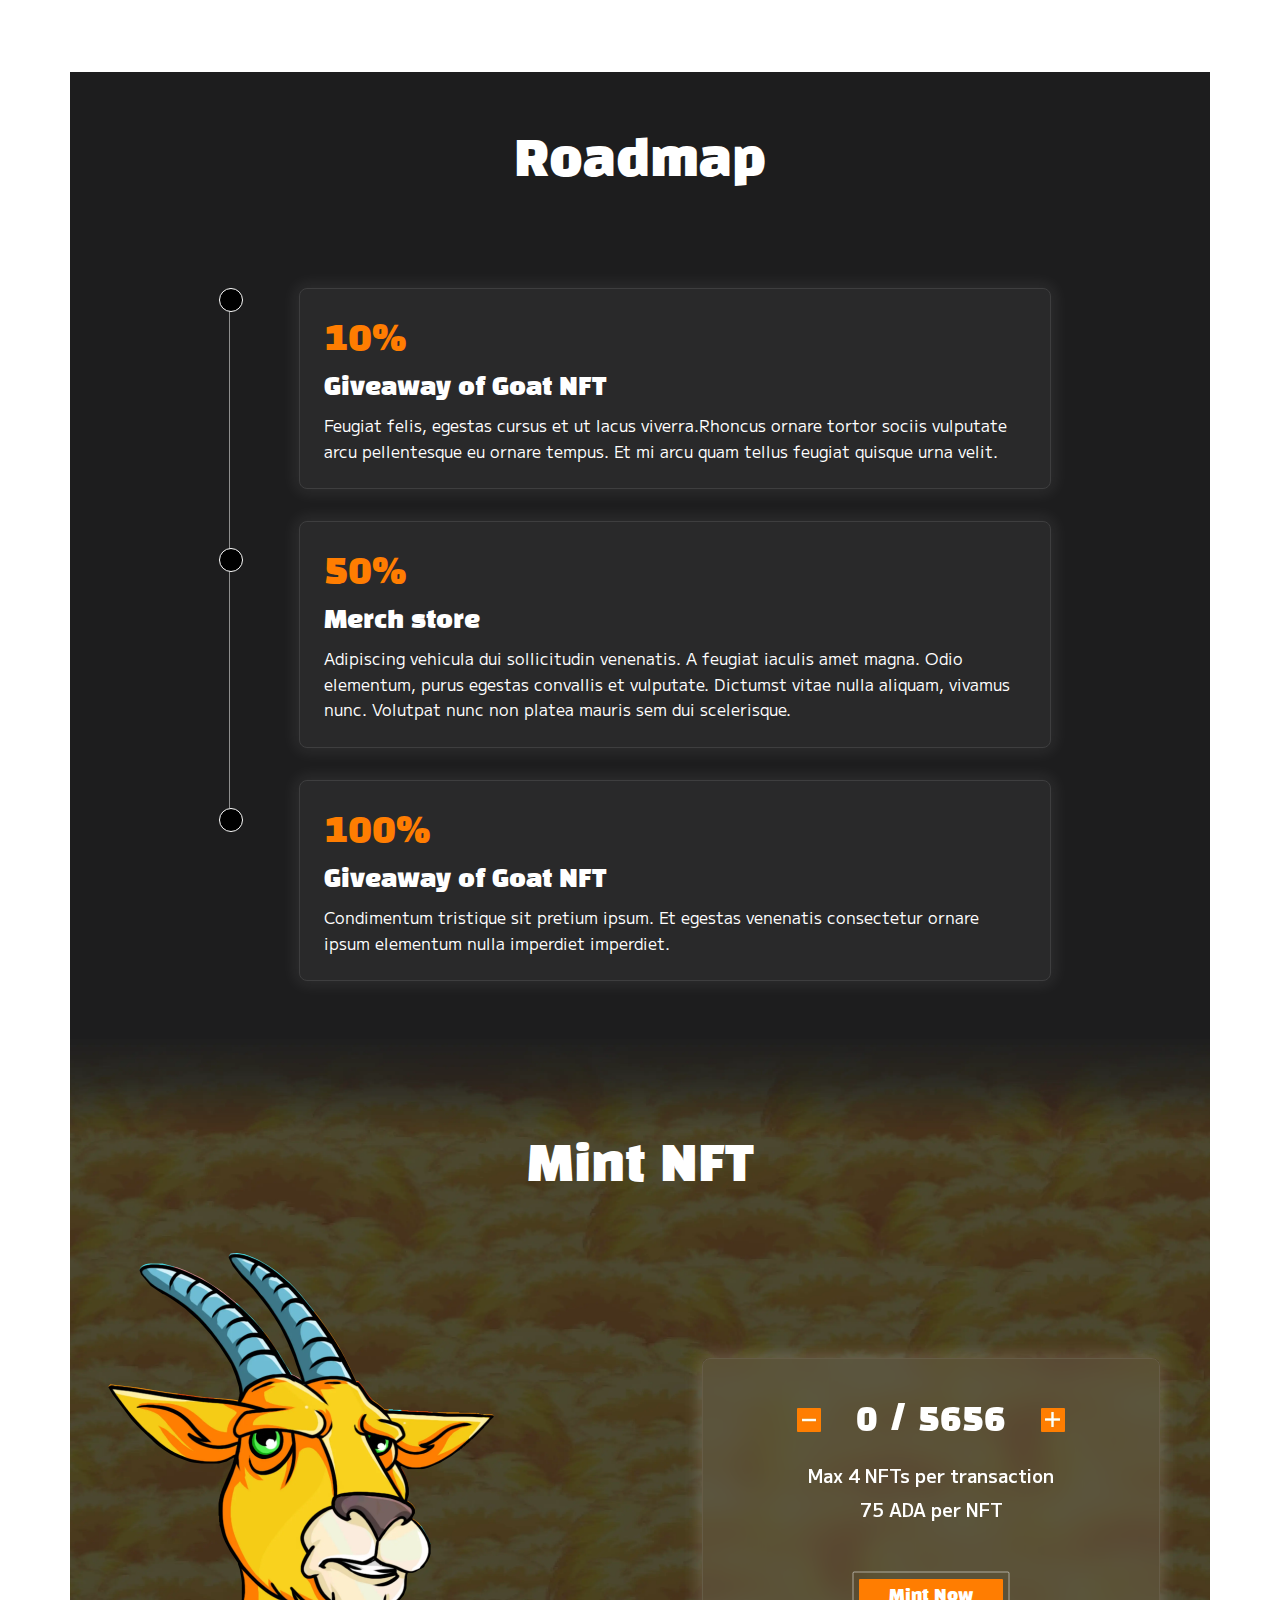
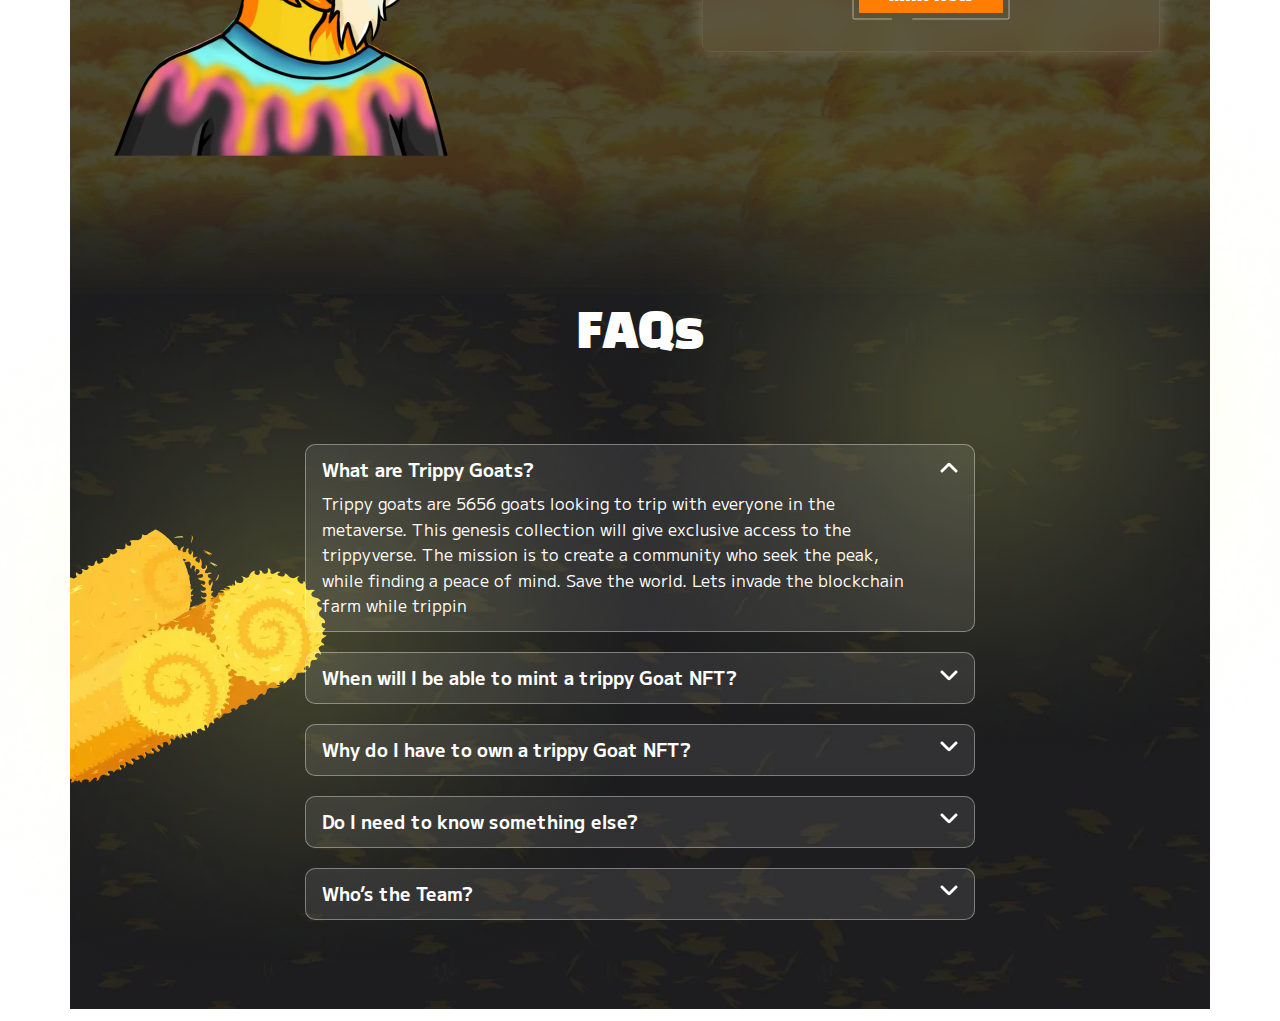
==== index2.html @ 00733c73 "merge code" ====
<!DOCTYPE html>
<html lang="en">
  <head>
    <meta charset="utf-8" />
    <meta name="viewport" content="width=device-width, initial-scale=1" />
    <title>Bootstrap demo</title>
    <link rel="stylesheet" href="./assets/css/lakshay.css" />
    <link rel="stylesheet" href="./assets/css/index.css" />
    <link rel="stylesheet" href="./assets/js/index.js" />
    <link
      href="https://cdn.jsdelivr.net/npm/bootstrap@5.3.3/dist/css/bootstrap.min.css"
      rel="stylesheet"
      integrity="sha384-QWTKZyjpPEjISv5WaRU9OFeRpok6YctnYmDr5pNlyT2bRjXh0JMhjY6hW+ALEwIH"
      crossorigin="anonymous"
    />
  </head>

  <body>
    <!----------------------------------------------------- Faq Section ---------------------------------------------------->
    <section class="bg_color">
      <div class="custome_container">
        <div class="pt-2 text-center">
          <h2
            class="text-white fs_2xl mb-0 lh_125 ff_black_han_sans fw-normal pt-1"
          >
            FAQs
          </h2>
        </div>
      
          <!------------------------------------------- Roadmap -------------------------------------------------------------->
          <section class="bg_black roadmap_sec_p">
            <div class="custom_container">
              <h2
                class="ff_black_han_sans text-center lh_125 fs_2xl text-white mb-0 md-sm-4 mb-lg-5"
              >
                Roadmap
              </h2>
              <div
                class="pt-md-5 pt-4 d-flex align-items-center justify-content-center"
              >
                <div class="d-flex position-relative">
                  <div class="timeline">
                    <div class="timeline_dot position-absolute dot1"></div>
                    <div class="timeline_dot position-absolute dot2"></div>
                    <div class="timeline_dot position-absolute dot3"></div>
                  </div>

                  <div class="flex flex-column">
                    <!-------------------------------- Percentage card {10%} ---------------------------------------->
                    <div class="percentage_card">
                      <h3
                        class="ff_black_han_sans fs_xl mb-0 text_orange lh_125"
                      >
                        10%
                      </h3>
                      <p
                        class="ff_black_han_sans fs_sm mb-0 text-white lh_125 pt_10"
                      >
                        Giveaway of Goat NFT
                      </p>
                      <p
                        class="text-white lh_160 ff_mplus mb-0 fw-normal pt_10"
                      >
                        Feugiat felis, egestas cursus et ut lacus
                        viverra.Rhoncus ornare tortor sociis vulputate arcu
                        pellentesque eu ornare tempus. Et mi arcu quam tellus
                        feugiat quisque urna velit.
                      </p>
                    </div>
                    <!-------------------------------- Percentage card {50%} ---------------------------------------->
                    <div class="percentage_card mt_8">
                      <h3
                        class="ff_black_han_sans fs_xl mb-0 text_orange lh_125"
                      >
                        50%
                      </h3>
                      <p
                        class="ff_black_han_sans fs_sm mb-0 text-white lh_125 pt_10"
                      >
                        Merch store
                      </p>
                      <p
                        class="text-white lh_160 ff_mplus mb-0 fw-normal pt_10"
                      >
                        Adipiscing vehicula dui sollicitudin venenatis. A
                        feugiat iaculis amet magna. Odio elementum, purus
                        egestas convallis et vulputate. Dictumst vitae nulla
                        aliquam, vivamus nunc. Volutpat nunc non platea mauris
                        sem dui scelerisque.
                      </p>
                    </div>
                    <!-------------------------------- Percentage card {100%} ---------------------------------------->
                    <div class="percentage_card mt_8">
                      <h3
                        class="ff_black_han_sans fs_xl mb-0 text_orange lh_125"
                      >
                        100%
                      </h3>
                      <p
                        class="ff_black_han_sans fs_sm mb-0 text-white lh_125 pt_10"
                      >
                        Giveaway of Goat NFT
                      </p>
                      <p
                        class="text-white lh_160 ff_mplus mb-0 fw-normal pt_10"
                      >
                        Condimentum tristique sit pretium ipsum. Et egestas
                        venenatis consectetur ornare ipsum elementum nulla
                        imperdiet imperdiet.
                      </p>
                    </div>
                  </div>
                </div>
              </div>
            </div>
          </section>

          <!------------------------------------------------- Mint NFT Section---------------------------------------------------->
          <section class="position-relative -mt_1">
            <div class="nft_bg mint_now_section">
              <div class="custom_container position-relative z-3">
                <h2
                  class="ff_black_han_sans fs_2xl mb-0 pb-md-2 text-white text-center fw-normal lh_125"
                >
                  Mint NFT
                </h2>
                <div
                  class="row gap-3 gap-sm-4 gap-md-0 justify-content-between align-items-center mt-3 mt-sm-4 mt-md-5"
                >
                  <!---------------- img ----------------->
                  <div
                    class="col-md-5 d-flex align-items-center justify-content-center"
                  >
                    <img
                      class="nft_goat_img w-100"
                      src="./assets/images/webp/NftGoat.webp"
                      alt="NftGoat"
                    />
                  </div>
                  <!----------------------------- counter box ---------------------------->
                  <div
                    class="col-md-6 d-flex align-items-center justify-content-center"
                  >
                    <div class="counterbox w-100">
                      <!----------------------- counter  -------------------------------->
                      <div
                        class="counter d-flex align-items-center justify-content-center counter_gap mb-3"
                      >
                        <img
                          class="counterbtn"
                          src="./assets/images/webp/DecrementBtn.webp"
                          alt="DecrementBtn"
                        />

                        <span
                          id="count"
                          class="text-white ff_black_han_sans fs_lg lh_125 fw-normal"
                          >0 / 5656</span
                        >

                        <img
                          class="counterbtn"
                          id="incrementBtn"
                          src="./assets/images/webp/IncrementBtn.webp"
                          alt="IncrementBtn"
                        />
                      </div>

                      <p
                        class="text-white fs_2xsm ff_mplus lh_144 mb-2 text-center fw-semibold pt-1"
                      >
                        Max 4 NFTs per transaction
                      </p>
                      <p
                        class="text-white fs_2xsm ff_mplus lh_144 pb-5 mb-0 text-center fw-semibold"
                      >
                        75 ADA per NFT
                      </p>

                      <div
                        class="d-flex align-items-center justify-content-center position-relative mt-2"
                      >
                        <img
                          class="position-absolute"
                          src="./assets/images/svg/MintNowBorder.svg"
                          alt="MintNowBorder"
                        />
                        <button
                          class="ff_black_han_sans fs_3xsm lh_150 mint_now_btn text-white z-3"
                        >
                          Mint Now
                        </button>
                      </div>
                    </div>
                  </div>
                </div>
              </div>
            </div>
          </section>

          <!----------------------------------------------------- Faq Section ---------------------------------------------------->
          <section class="faq_bg -mt_1">
            <div class="max_width position-relative">
              <img
                class="position-absolute faq_right_ellipse"
                src="./assets/images/webp/FaqRightEllipse.webp"
                alt="FaqLeftEllipse"
              />
              <img
                class="position-absolute faq_left_vector"
                src="./assets/images/webp/FaqRightVector.webp"
                alt="FaqRightVector"
              />
              <img
                class="position-absolute faq_left_ellipse"
                src="./assets/images/webp/FaqLeftEllipse.webp"
                alt="FaqLeftEllipse"
              />

              <div class="custome_container position-relative z-3">
                <div class="pt-2 text-center">
                  <h2
                    class="text-white fs_2xl mb-0 lh_125 ff_black_han_sans fw-normal pt-1"
                  >
                    FAQs
                  </h2>
                </div>

                <div class="mx-auto accordion_width accordion_padding">
                  <div class="mb-0">
                    <button
                      class="accordion active btn1 d-flex justify-content-between"
                    >
                      <span class="ff_mplus fs_2xsm lh_144 fw-bold"
                        >What are Trippy Goats?</span
                      >
                      <span
                        ><img
                          class="accordion_arrow"
                          src="./assets/images/png/AccordionArrow.png"
                          alt="AccordionArrow"
                      /></span>
                    </button>
                    <div class="panel">
                      <p class="ff_mplus fs_3xsm fw-normal lh_160 mb-1 pb-2">
                        Trippy goats are 5656 goats looking to trip with
                        everyone in the metaverse. This genesis collection will
                        give exclusive access to the trippyverse. The mission is
                        to create a community who seek the peak, while finding a
                        peace of mind. Save the world. Lets invade the
                        blockchain farm while trippin
                      </p>
                    </div>
                  </div>

                  <div class="mt-3 pt-1">
                    <button
                      class="accordion d-flex justify-content-between btn1"
                    >
                      <span class="ff_mplus fs_2xsm lh_144 fw-bold"
                        >When will I be able to mint a trippy Goat NFT?</span
                      >
                      <span
                        ><img
                          class="accordion_arrow"
                          src="./assets/images/png/AccordionArrow.png"
                          alt="AccordionArrow"
                      /></span>
                    </button>
                    <div class="panel">
                      <p class="ff_mplus fs_3xsm fw-normal lh_160 mb-1 pb-2">
                        Trippy goats are 5656 goats looking to trip with
                        everyone in the metaverse. This genesis collection will
                        give exclusive access to the trippyverse. The mission is
                        to create a community who seek the peak, while finding a
                        peace of mind. Save the world. Lets invade the
                        blockchain farm while trippin
                      </p>
                    </div>
                  </div>

                  <div class="mt-3 pt-1">
                    <button
                      class="accordion d-flex justify-content-between btn1"
                    >
                      <span class="ff_mplus fs_2xsm lh_144 fw-bold"
                        >Why do I have to own a trippy Goat NFT?</span
                      >
                      <span
                        ><img
                          class="accordion_arrow"
                          src="./assets/images/png/AccordionArrow.png"
                          alt="AccordionArrow"
                      /></span>
                    </button>
                    <div class="panel">
                      <p class="ff_mplus fs_3xsm fw-normal lh_160 mb-1 pb-2">
                        Trippy goats are 5656 goats looking to trip with
                        everyone in the metaverse. This genesis collection will
                        give exclusive access to the trippyverse. The mission is
                        to create a community who seek the peak, while finding a
                        peace of mind. Save the world. Lets invade the
                        blockchain farm while trippin
                      </p>
                    </div>
                  </div>

                  <div class="mt-3 pt-1">
                    <button
                      class="accordion d-flex justify-content-between btn1"
                    >
                      <span class="ff_mplus fs_2xsm lh_144 fw-bold"
                        >Do I need to know something else?</span
                      >
                      <span
                        ><img
                          class="accordion_arrow"
                          src="./assets/images/png/AccordionArrow.png"
                          alt="AccordionArrow"
                      /></span>
                    </button>
                    <div class="panel">
                      <p class="ff_mplus fs_3xsm fw-normal lh_160 mb-1 pb-2">
                        Trippy goats are 5656 goats looking to trip with
                        everyone in the metaverse. This genesis collection will
                        give exclusive access to the trippyverse. The mission is
                        to create a community who seek the peak, while finding a
                        peace of mind. Save the world. Lets invade the
                        blockchain farm while trippin
                      </p>
                    </div>
                  </div>

                  <div class="mt-3 pt-1">
                    <button
                      class="accordion d-flex justify-content-between btn1"
                    >
                      <span class="ff_mplus fs_2xsm lh_144 fw-bold"
                        >Who’s the Team?</span
                      >
                      <span
                        ><img
                          class="accordion_arrow"
                          src="./assets/images/png/AccordionArrow.png"
                          alt="AccordionArrow"
                      /></span>
                    </button>
                    <div class="panel">
                      <p class="ff_mplus fs_3xsm fw-normal lh_160 mb-1 pb-2">
                        Trippy goats are 5656 goats looking to trip with
                        everyone in the metaverse. This genesis collection will
                        give exclusive access to the trippyverse. The mission is
                        to create a community who seek the peak, while finding a
                        peace of mind. Save the world. Lets invade the
                        blockchain farm while trippin
                      </p>
                    </div>
                  </div>
                </div>
              </div>
            </div>
          </section>
        </div>
      </div>
    </section>
    <script
      src="https://cdn.jsdelivr.net/npm/bootstrap@5.3.3/dist/js/bootstrap.bundle.min.js"
      integrity="sha384-YvpcrYf0tY3lHB60NNkmXc5s9fDVZLESaAA55NDzOxhy9GkcIdslK1eN7N6jIeHz"
      crossorigin="anonymous"
    ></script>
    <script src="./assets/js/index.js"></script>
  </body>
</html>
---- assets/css/lakshay.css ----
@import url("https://fonts.googleapis.com/css2?family=Black+Han+Sans&family=Jost:ital,wght@0,100..900;1,100..900&family=Kanit:ital,wght@0,100;0,200;0,300;0,400;0,500;0,600;0,700;0,800;0,900;1,100;1,200;1,300;1,400;1,500;1,600;1,700;1,800;1,900&family=M+PLUS+1:wght@100..900&display=swap");

.max_width {
  max-width: 1440px;
  margin: 0px auto;
}

.-mt_1 {
  margin-top: -2px;
}

.bg_black {
  background-color: #1d1d1e;
}

.text_orange {
  color: #ff7d01;
}

.pt_10 {
  padding-top: 10px;
}

.mt_8 {
  margin-top: 32px;
}

/*------------------------------------------------ roadmap -------------------------------------------------*/
.roadmap_sec_p {
  padding: 60px 0px;
}

.min_h_652px {
  min-height: 800px;
}

.percentage_card {
  max-width: 752px;
  border-radius: 8px;
  border: 1px solid #3e3e3f;
  padding: 24px;
  background-color: #29292a;
  box-shadow: 0px 0px 16px 4px #ffffff14;
  margin-left: 70px;
}

.timeline {
  position: absolute;
  width: 1px;
  height: 75%;
  background-color: #8e8e8e;
}

.timeline_dot {
  background: #000;
  border: 1px solid white;
  width: 24px;
  height: 24px;
  border-radius: 50%;
  margin-left: -10px;
}

.dot1 {
  top: 0;
  left: 0;
}

.dot2 {
  top: 50%;
  left: 0;
}

.dot3 {
  top: 100%;
  left: 0;
}

/*-------------------------------------------------- mint now section ----------------------------------------*/
.nft_bg {
  background: url(../images/webp/NftBg.webp);
  background-repeat: no-repeat;
  background-size: cover;
  background-position: center;
}

.nft_goat_img {
  max-width: 386px;
  max-height: 503px;
}

.mint_now_section {
  padding: 98px 0px 138px;
}

/*------------------------------------------- line height -------------------------------------------------*/
.lh_144 {
  line-height: 144% !important;
}

.lh_150 {
  line-height: 150% !important;
}

.lh_125 {
  line-height: 125% !important;
}

.lh_160 {
  line-height: 160%;
}

/*------------------------------------------ counterbox css -------------------------------------------------------*/
.counterbox {
  border: 1px solid #665c47;
  backdrop-filter: blur(15px);
  background-color: #ffffff18;
  max-width: 458px;
  min-height: 294px;
  border-radius: 8px;
  padding: 39px 0px 30px;
  box-shadow: 0px 0px 16px 4px #ffffff2c;
}

.counter {
  font-size: 3rem;
}

.counterbtn {
  width: 24px;
  cursor: pointer;
}

.counter_gap {
  gap: 35px;
}

.mint_now_btn {
  background-color: #ff7d01;
  border: none;
  padding: 5.24px 0px;
  width: 144px;
  border-radius: 1.05px;
  transition: all 300ms linear;
}

.mint_now_btn:hover {
  background-color: #000;
}

/*------------------------------------------------------------ faq bg -----------------------------------------------------*/
.faq_bg {
  background: url(/assets/images/webp/FaqBg.webp);
  background-repeat: no-repeat;
  background-size: cover;
  background-position: center;
  background-color: transparent;
}

.faq_right_ellipse {
  max-width: 800px;
  right: -15%;
  top: -40%;
}

.faq_left_ellipse {
  max-width: 800px;
  left: -15%;
  top: -10%;
}

.faq_left_vector {
  max-width: 327px !important;
  left: 0%;
  top: 25%;
}

/*-------------------------------------------------------- accordion css ---------------------------------------------------*/
.accordion_width {
  max-width: 670px;
}

.accordion_padding {
  padding-top: 80px;
  padding-bottom: 89px;
}

.accordion {
  border-radius: 10px 10px 10px 10px;
  border: 1px solid #ffffff5f;
  color: #fff;
  background-color: transparent;
  cursor: pointer;
  padding: 12px 16px 8px 16px;
  max-width: 670px;
  width: 100%;
  text-align: left;
  outline: none;
  transition: 0.3s;
}

.btn1 {
  background-color: #ffffff17;
  padding-bottom: 12px;
}

.active,
.accordion.active-bottom {
  background-color: #ffffff17;
  border-radius: 10px 10px 0 0;
  border-bottom: none !important;
  padding-bottom: 8px;
}

.panel {
  border-top: none !important;
  border-top: none !important;
  border-radius: 0 0 10px 10px;
  padding: 0 52px 0px 16px;
  overflow: hidden;
  background-color: #ffffff17;
  color: white;
  max-height: 0;
  transition: all 300ms linear;
}

.active + .panel {
  border: 1px solid #ffffff5f;
  max-height: 700px;
  width: 100%;
}

.accordion_arrow {
  transform: rotate(180deg) !important;
  transition: all 300ms linear;
}

.active .accordion_arrow {
  margin-top: -10px;
  transform: rotate(0deg) !important;
}

/*---------------------------------------------- media queries -----------------------------------------------------*/
@media (max-width: 1199.98px) {
  .mint_now_section {
    padding: 80px 0px;
  }

  .faq_left_vector {
    max-width: 180px !important;
    left: 0%;
    top: 20%;
  }
}

@media (max-width: 1023.98px) {
  .mint_now_section {
    padding: 80px 0px;
  }
}

@media (max-width: 991.98px) {
  .mint_now_section {
    padding: 70px 0px;
  }

  .accordion_padding {
    padding: 60px 0;
  }

  .faq_left_vector {
    max-width: 150px !important;
    left: 0%;
    top: -2%;
  }
}

@media (max-width: 767.98px) {
  .mint_now_section {
    padding: 60px 0px;
  }

  .accordion_padding {
    padding: 40px 0px;
  }

  .faq_left_ellipse {
    max-width: 600px;
  }

  .faq_left_vector {
    max-width: 120px !important;
    left: 0%;
    top: -2%;
  }

  .percentage_card {
    margin-left: 48px;
  }
}

@media (max-width: 575.98px) {
  .mint_now_section {
    padding: 48px 0px;
  }

  .panel {
    padding: 0 16px 0px 16px;
  }

  .accordion_padding {
    padding: 24px 0px;
  }

  .nft_goat_img {
    max-width: 300px;
    max-height: 503px;
  }

  .faq_left_ellipse {
    max-width: 400px;
  }

  .faq_left_vector {
    display: none;
  }

  .faq_right_ellipse {
    max-width: 400px;
    right: 0%;
    top: 20%;
  }

  .percentage_card {
    margin-left: 24px;
  }
}
---- assets/css/index.css ----
:root {
  --fs-3xl: 64px;
  --fs-2xl: 48px;
  --fs-xl: 40px;
  --fs-lg: 36px;
  --fs-md: 34px;
  --fs-sm: 24px;
  --fs-xsm: 20px;
  --fs-2xsm: 18px;
  --fs-3xsm: 16px;
  --fs-4xsm: 10px;
}

.fs_3xl {
  font-size: var(--fs-3xl);
}

.fs-xsm {
  font-size: var(--fs-xsm);
}

.fs_2xl {
  font-size: var(--fs-2xl);
}

.fs_xl {
  font-size: var(--fs-xl);
}

.fs_lg {
  font-size: var(--fs-lg);
}

.fs_md {
  font-size: var(--fs-md);
}

.fs_sm {
  font-size: var(--fs-sm);
}

.fs_2xsm {
  font-size: var(--fs-2xsm);
}

.fs_3xsm {
  font-size: var(--fs-3xsm);
}

.fs_4xsm {
  font-size: var(--fs-4xsm);
}

/* --------------------font families---------- */
.ff_mplus {
  font-family: "M PLUS 1", sans-serif;
}

.ff_black_han_sans {
  font-family: "Black Han Sans";
}

/* --------------------container----------------- */
.custome_container {
  max-width: 1164px;
  margin: 0px auto 0px auto;
  padding: 0px 12px 0px 12px;
}
@media (max-width: 576px) {
  :root {
    --fs-3xl: 44px;
    --fs-2xl: 38px;
    --fs-xl: 40px;
    --fs-lg: 30px;
    --fs-md: 34px;
    --fs-sm: 24px;
    --fs-xsm: 20px;
    --fs-2xsm: 16px;
    --fs-3xsm: 14px;
    --fs-4xsm: 10px;
  }
}
@media (max-width: 768.98px) {
  :root {
    --fs-3xl: 40px;
    --fs-2xl: 34px;
    --fs-xl: 36px;
    --fs-lg: 26px;
    --fs-md: 30px;
    --fs-sm: 22px;
    --fs-xsm: 18px;
    
  }
}
@media (max-width: 992px) {
  :root {
    --fs-3xl: 44px;
    --fs-2xl: 38px;
    --fs-xl: 40px;
    --fs-lg: 30px;
    --fs-md: 34px;
    --fs-sm: 24px;
    --fs-xsm: 20px;
    --fs-2xsm: 16px;
    --fs-3xsm: 14px;
    --fs-4xsm: 10px;
  }
}
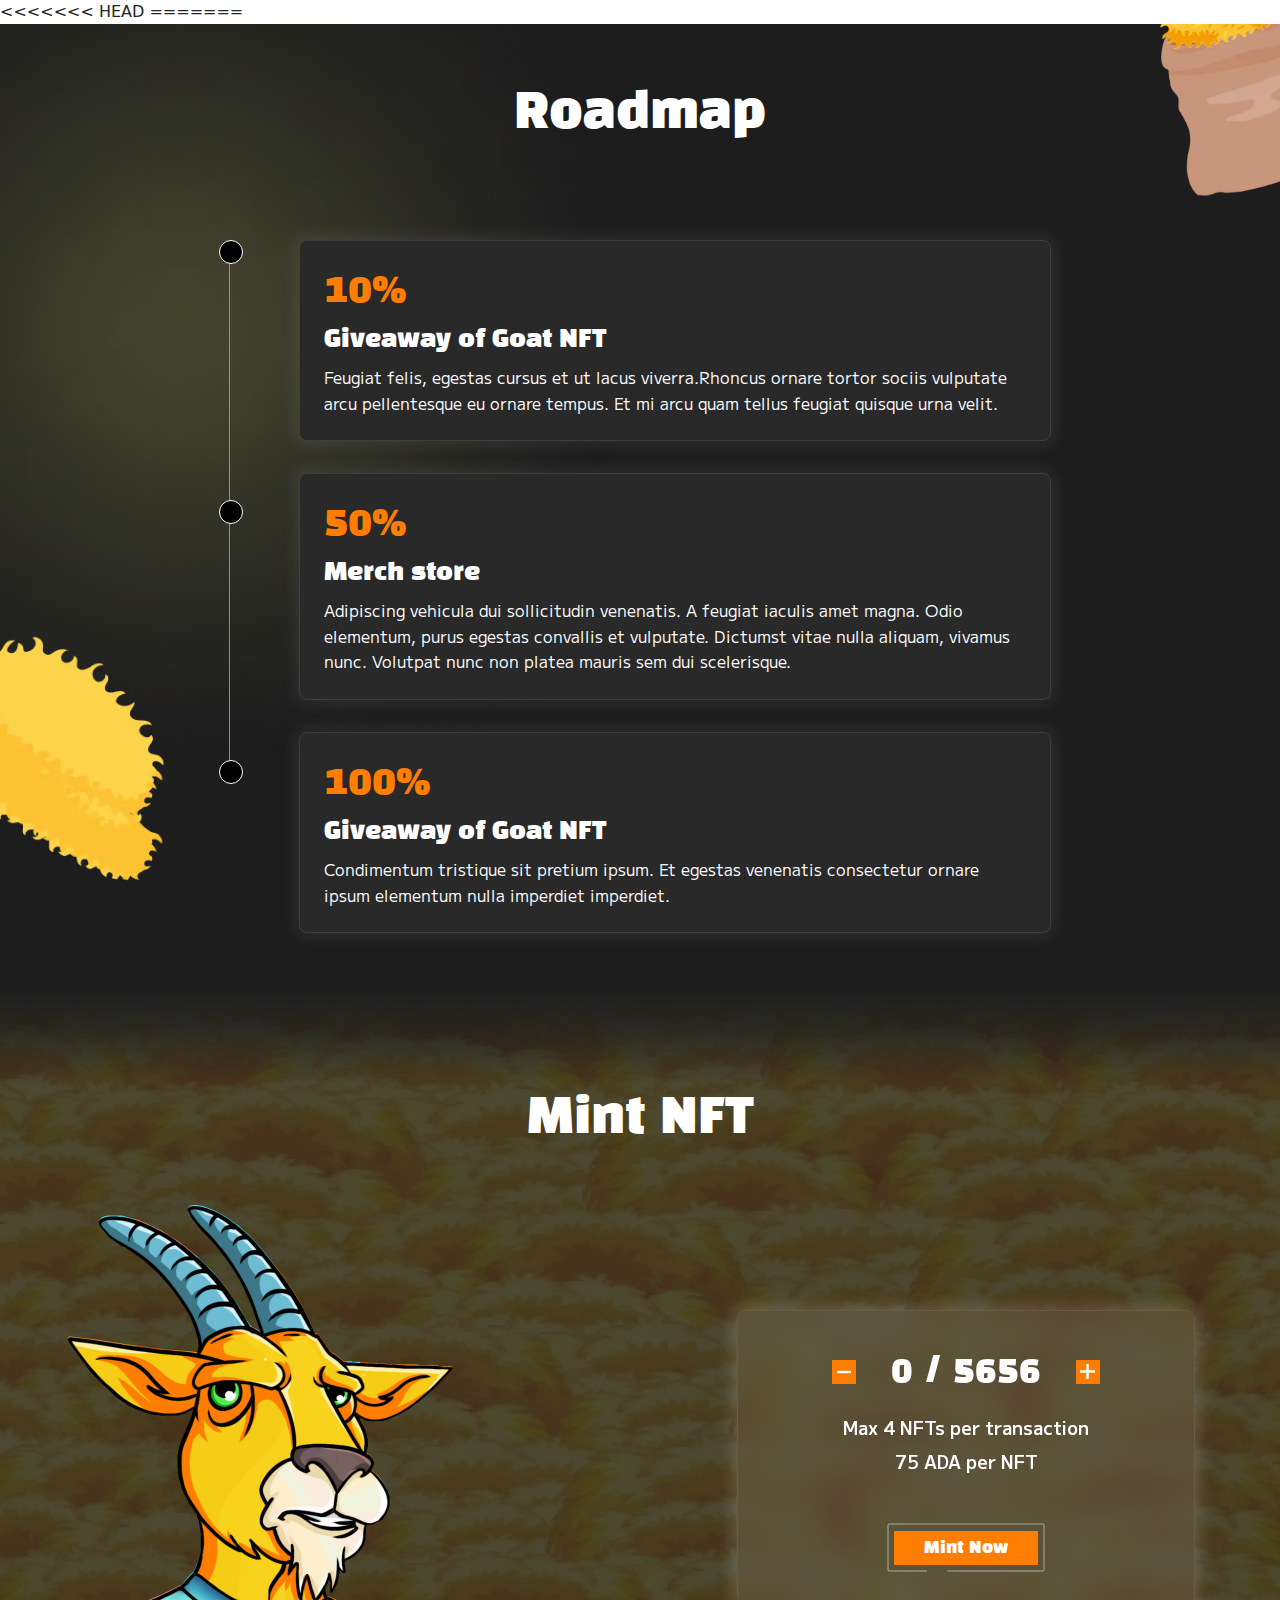
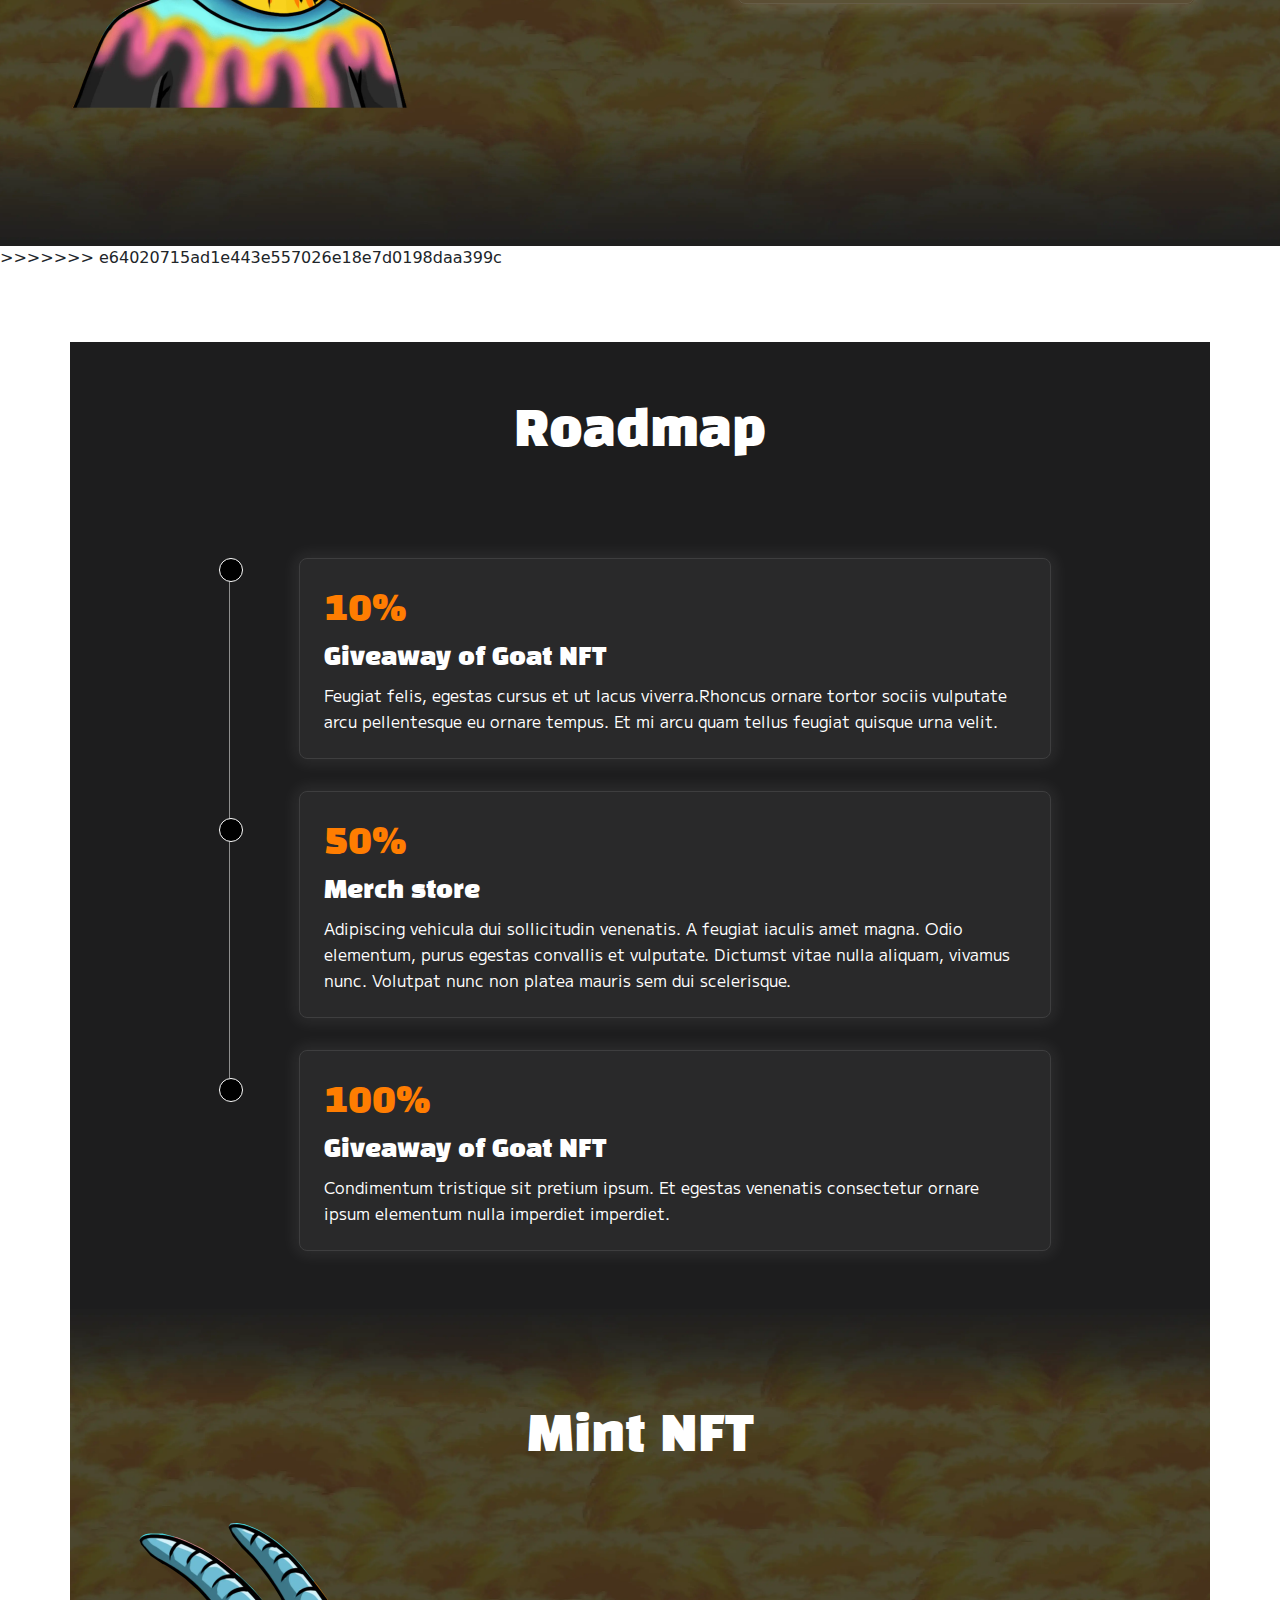
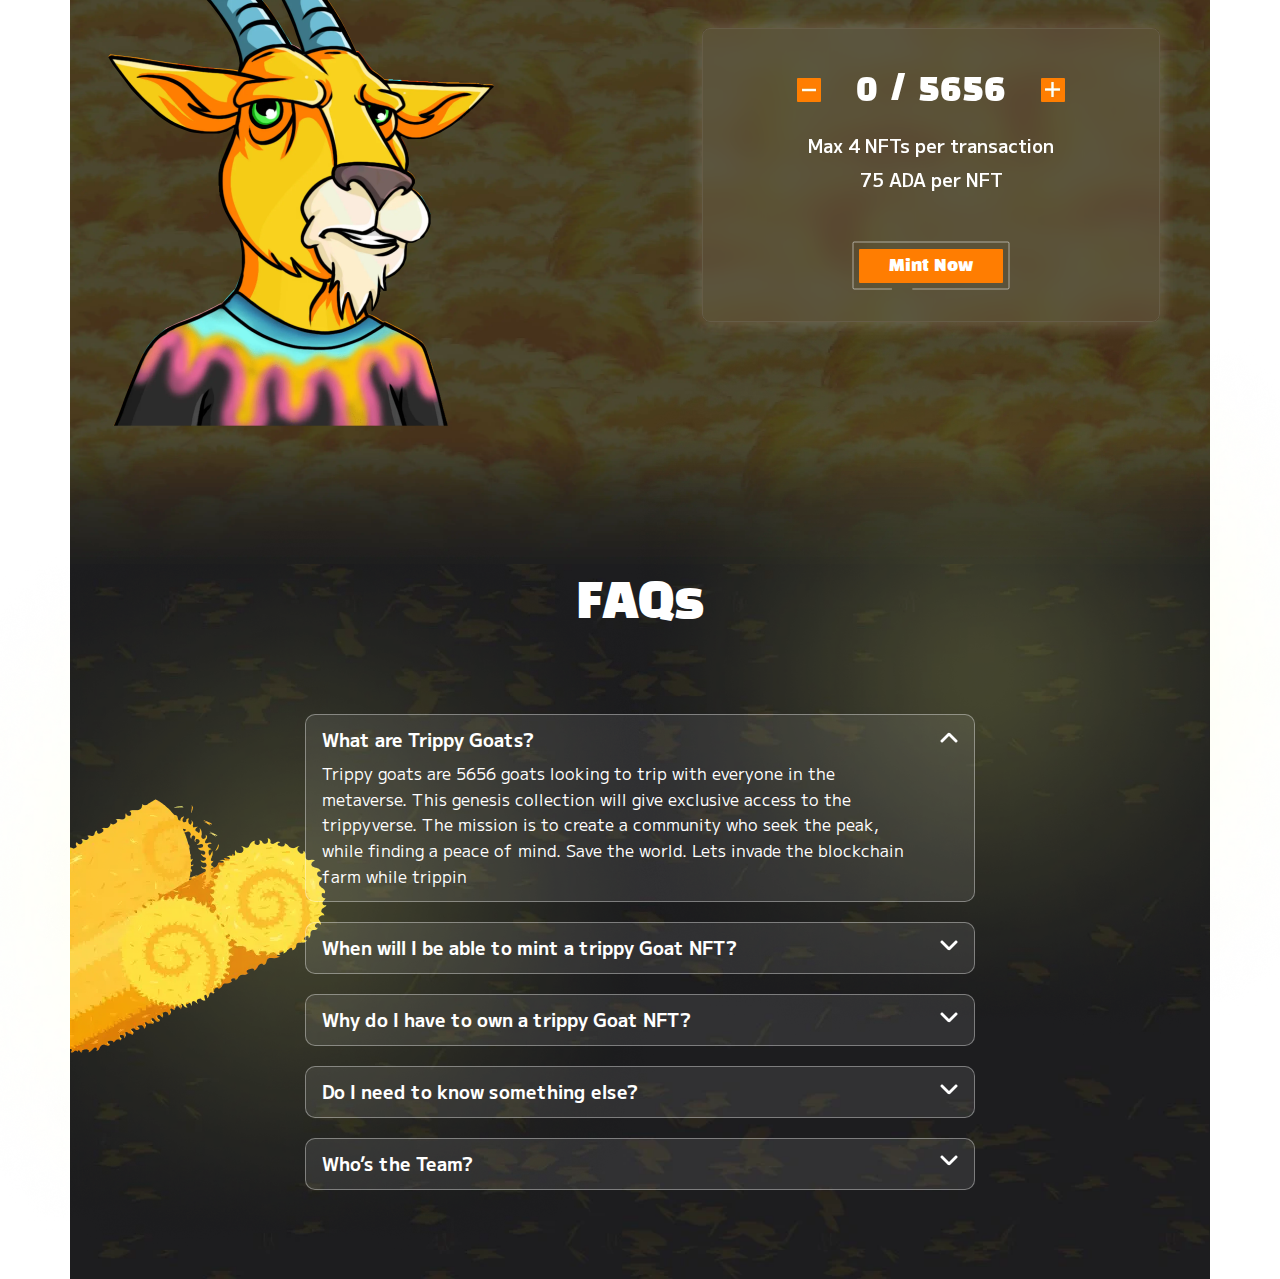
==== commit e460ef7f: "merge code" ====
--- a/index2.html
+++ b/index2.html
@@ -15,7 +15,120 @@
     />
   </head>
 
+<<<<<<< HEAD
   <body>
+=======
+<head>
+  <meta charset="utf-8">
+  <meta name="viewport" content="width=device-width, initial-scale=1">
+  <title>Bootstrap demo</title>
+  <link rel="stylesheet" href="./assets/css/lakshay.css">
+  <link rel="stylesheet" href="./assets/css/index.css">
+  <link rel="stylesheet" href="./assets/js/index.js">
+  <link href="https://cdn.jsdelivr.net/npm/bootstrap@5.3.3/dist/css/bootstrap.min.css" rel="stylesheet"
+    integrity="sha384-QWTKZyjpPEjISv5WaRU9OFeRpok6YctnYmDr5pNlyT2bRjXh0JMhjY6hW+ALEwIH" crossorigin="anonymous">
+</head>
+
+<body>
+  <div class="overflow-hidden">
+
+    <!------------------------------------------- Roadmap -------------------------------------------------------------->
+    <Section class="bg_black roadmap_sec_p position-relative">
+
+      <img class="roadmap_right_ellipse position-absolute" src="./assets/images/webp/RoadmapRightEllipse.webp"
+        alt="RoadmapRightEllipse">
+      <img class="roadmap_right_vector position-absolute" src="./assets/images/webp/RoadmapRightVector.webp"
+        alt="RoadmapRightEllipse">
+      <img class="roadmap_left_vector position-absolute" src="./assets/images/webp/RoadmapLeftVector.webp"
+        alt="RoadmapRightEllipse">
+
+      <div class="custom_container">
+        <h2 class="ff_black_han_sans text-center lh_125 fs_2xl text-white mb-0 md-sm-4 mb-lg-5">Roadmap</h2>
+        <div class="pt-md-5 pt-4 d-flex align-items-center justify-content-center">
+          <div class="d-flex position-relative">
+            <div class="timeline">
+              <div class="timeline_dot position-absolute dot1"></div>
+              <div class="timeline_dot position-absolute dot2"></div>
+              <div class="timeline_dot position-absolute dot3"></div>
+            </div>
+
+            <div class="flex flex-column">
+              <!-------------------------------- Percentage card {10%} ---------------------------------------->
+              <div class="percentage_card">
+                <h3 class="ff_black_han_sans fs_xl mb-0 text_orange lh_125">10%</h3>
+                <p class="ff_black_han_sans fs_sm mb-0 text-white lh_125 pt_10">Giveaway of Goat NFT</p>
+                <p class="text-white lh_160 ff_mplus mb-0 fw-normal pt_10 pe-1">Feugiat felis, egestas cursus et ut
+                  lacus
+                  viverra.Rhoncus ornare tortor sociis vulputate arcu pellentesque eu ornare tempus. Et mi arcu quam
+                  tellus feugiat quisque urna velit.</p>
+              </div>
+              <!-------------------------------- Percentage card {50%} ---------------------------------------->
+              <div class="percentage_card mt_8">
+                <h3 class="ff_black_han_sans fs_xl mb-0 text_orange lh_125">50%</h3>
+                <p class="ff_black_han_sans fs_sm mb-0 text-white lh_125 pt_10">Merch store</p>
+                <p class="text-white lh_160 ff_mplus mb-0 fw-normal pt_10">Adipiscing vehicula dui sollicitudin
+                  venenatis. A feugiat iaculis amet magna. Odio elementum, purus egestas convallis et vulputate.
+                  Dictumst vitae nulla aliquam, vivamus nunc. Volutpat nunc non platea mauris sem dui scelerisque.</p>
+              </div>
+              <!-------------------------------- Percentage card {100%} ---------------------------------------->
+              <div class="percentage_card mt_8">
+                <h3 class="ff_black_han_sans fs_xl mb-0 text_orange lh_125">100%</h3>
+                <p class="ff_black_han_sans fs_sm mb-0 text-white lh_125 pt_10">Giveaway of Goat NFT</p>
+                <p class="text-white lh_160 ff_mplus mb-0 fw-normal pt_10">Condimentum tristique sit pretium ipsum. Et
+                  egestas venenatis consectetur ornare ipsum elementum nulla imperdiet imperdiet.</p>
+              </div>
+            </div>
+          </div>
+        </div>
+      </div>
+
+    </Section>
+
+    <!------------------------------------------------- Mint NFT Section---------------------------------------------------->
+    <section class="position-relative -mt_1">
+      <div class="nft_bg mint_now_section">
+        <div class="custom_container position-relative z-3">
+          <h2 class="ff_black_han_sans fs_2xl mb-0 pb-md-2 text-white text-center fw-normal lh_125">Mint NFT</h2>
+          <div class="row gap-3 gap-sm-4 gap-md-0 justify-content-between align-items-center mt-3 mt-sm-4 mt-md-5">
+            <!---------------- img ----------------->
+            <div class="col-md-5 d-flex align-items-center justify-content-center">
+              <img class="nft_goat_img w-100" src="./assets/images/webp/NftGoat.webp" alt="NftGoat">
+            </div>
+            <!----------------------------- counter box ---------------------------->
+            <div class="col-md-6 d-flex align-items-center justify-content-center">
+              <div class="counterbox w-100">
+                <!----------------------- counter  -------------------------------->
+                <div class="counter d-flex align-items-center justify-content-center counter_gap mb-3">
+
+                  <img class="counterbtn" id="decrementBtn" src="./assets/images/webp/DecrementBtn.webp"
+                    alt="DecrementBtn">
+
+                  <span id="count" class="text-white ff_black_han_sans fs_lg lh_125 fw-normal">0 / 5656</span>
+
+                  <img class="counterbtn" id="incrementBtn" src="./assets/images/webp/IncrementBtn.webp"
+                    alt="IncrementBtn">
+
+                </div>
+
+                <p class="text-white fs_2xsm ff_mplus lh_144 mb-2 text-center fw-semibold pt-1">Max 4 NFTs per
+                  transaction
+                </p>
+                <p class="text-white fs_2xsm ff_mplus lh_144 pb-5 mb-0 text-center fw-semibold">75 ADA per NFT</p>
+
+                <div class="d-flex align-items-center justify-content-center position-relative mt-2">
+                  <img class="position-absolute" src="./assets/images/svg/MintNowBorder.svg" alt="MintNowBorder">
+                  <button class="ff_black_han_sans fs_3xsm lh_150 mint_now_btn text-white z-3">Mint Now</button>
+                </div>
+
+              </div>
+            </div>
+
+          </div>
+        </div>
+      </div>
+    </section>
+
+>>>>>>> e64020715ad1e443e557026e18e7d0198daa399c
     <!----------------------------------------------------- Faq Section ---------------------------------------------------->
     <section class="bg_color">
       <div class="custome_container">
--- a/assets/css/lakshay.css
+++ b/assets/css/lakshay.css
@@ -28,6 +28,24 @@
 /*------------------------------------------------ roadmap -------------------------------------------------*/
 .roadmap_sec_p {
   padding: 60px 0px;
+}
+
+.roadmap_right_ellipse {
+    top: -20%;
+    left: -25%;
+    max-width: 1000px;
+}
+
+.roadmap_left_vector {
+    top: 60%;
+    left: -5%;
+    max-width: 258px;
+}
+
+.roadmap_right_vector {
+    top: -7%;
+    right: -5%;
+    max-width: 210px;
 }
 
 .min_h_652px {
@@ -252,10 +270,23 @@
   }
 }
 
+<<<<<<< HEAD
 @media (max-width: 1023.98px) {
   .mint_now_section {
     padding: 80px 0px;
   }
+=======
+@media (max-width:1023.98px) {
+    .mint_now_section {
+        padding: 80px 0px;
+    }
+
+    .roadmap_left_vector {
+        top: 60%;
+        left: -5%;
+        max-width: 200px;
+    }
+>>>>>>> e64020715ad1e443e557026e18e7d0198daa399c
 }
 
 @media (max-width: 991.98px) {
@@ -267,11 +298,31 @@
     padding: 60px 0;
   }
 
+<<<<<<< HEAD
   .faq_left_vector {
     max-width: 150px !important;
     left: 0%;
     top: -2%;
   }
+=======
+    .faq_left_vector {
+        max-width: 150px !important;
+        left: 0%;
+        top: -2%;
+    }
+
+    .roadmap_right_ellipse {
+        top: -20%;
+        left: -25%;
+        max-width: 700px;
+    }
+
+    .roadmap_right_vector {
+        top: -5%;
+        right: -5%;
+        max-width: 170px;
+    }
+>>>>>>> e64020715ad1e443e557026e18e7d0198daa399c
 }
 
 @media (max-width: 767.98px) {
@@ -293,9 +344,23 @@
     top: -2%;
   }
 
+<<<<<<< HEAD
   .percentage_card {
     margin-left: 48px;
   }
+=======
+    .percentage_card {
+        margin-left: 48px;
+    }
+
+    .roadmap_right_vector {
+        display: none;
+    }
+
+    .roadmap_left_vector {
+        display: none;
+    }
+>>>>>>> e64020715ad1e443e557026e18e7d0198daa399c
 }
 
 @media (max-width: 575.98px) {
@@ -330,7 +395,20 @@
     top: 20%;
   }
 
+<<<<<<< HEAD
   .percentage_card {
     margin-left: 24px;
   }
 }
+=======
+    .percentage_card {
+        margin-left: 24px;
+    }
+
+    .roadmap_right_ellipse {
+        top: -10%;
+        left: -35%;
+        max-width: 500px;
+    }
+}
+>>>>>>> e64020715ad1e443e557026e18e7d0198daa399c
--- a/assets/css/lakshay.css
+++ b/assets/css/lakshay.css
@@ -28,6 +28,24 @@
 /*------------------------------------------------ roadmap -------------------------------------------------*/
 .roadmap_sec_p {
   padding: 60px 0px;
+}
+
+.roadmap_right_ellipse {
+    top: -20%;
+    left: -25%;
+    max-width: 1000px;
+}
+
+.roadmap_left_vector {
+    top: 60%;
+    left: -5%;
+    max-width: 258px;
+}
+
+.roadmap_right_vector {
+    top: -7%;
+    right: -5%;
+    max-width: 210px;
 }
 
 .min_h_652px {
@@ -252,10 +270,23 @@
   }
 }
 
+<<<<<<< HEAD
 @media (max-width: 1023.98px) {
   .mint_now_section {
     padding: 80px 0px;
   }
+=======
+@media (max-width:1023.98px) {
+    .mint_now_section {
+        padding: 80px 0px;
+    }
+
+    .roadmap_left_vector {
+        top: 60%;
+        left: -5%;
+        max-width: 200px;
+    }
+>>>>>>> e64020715ad1e443e557026e18e7d0198daa399c
 }
 
 @media (max-width: 991.98px) {
@@ -267,11 +298,31 @@
     padding: 60px 0;
   }
 
+<<<<<<< HEAD
   .faq_left_vector {
     max-width: 150px !important;
     left: 0%;
     top: -2%;
   }
+=======
+    .faq_left_vector {
+        max-width: 150px !important;
+        left: 0%;
+        top: -2%;
+    }
+
+    .roadmap_right_ellipse {
+        top: -20%;
+        left: -25%;
+        max-width: 700px;
+    }
+
+    .roadmap_right_vector {
+        top: -5%;
+        right: -5%;
+        max-width: 170px;
+    }
+>>>>>>> e64020715ad1e443e557026e18e7d0198daa399c
 }
 
 @media (max-width: 767.98px) {
@@ -293,9 +344,23 @@
     top: -2%;
   }
 
+<<<<<<< HEAD
   .percentage_card {
     margin-left: 48px;
   }
+=======
+    .percentage_card {
+        margin-left: 48px;
+    }
+
+    .roadmap_right_vector {
+        display: none;
+    }
+
+    .roadmap_left_vector {
+        display: none;
+    }
+>>>>>>> e64020715ad1e443e557026e18e7d0198daa399c
 }
 
 @media (max-width: 575.98px) {
@@ -330,7 +395,20 @@
     top: 20%;
   }
 
+<<<<<<< HEAD
   .percentage_card {
     margin-left: 24px;
   }
 }
+=======
+    .percentage_card {
+        margin-left: 24px;
+    }
+
+    .roadmap_right_ellipse {
+        top: -10%;
+        left: -35%;
+        max-width: 500px;
+    }
+}
+>>>>>>> e64020715ad1e443e557026e18e7d0198daa399c
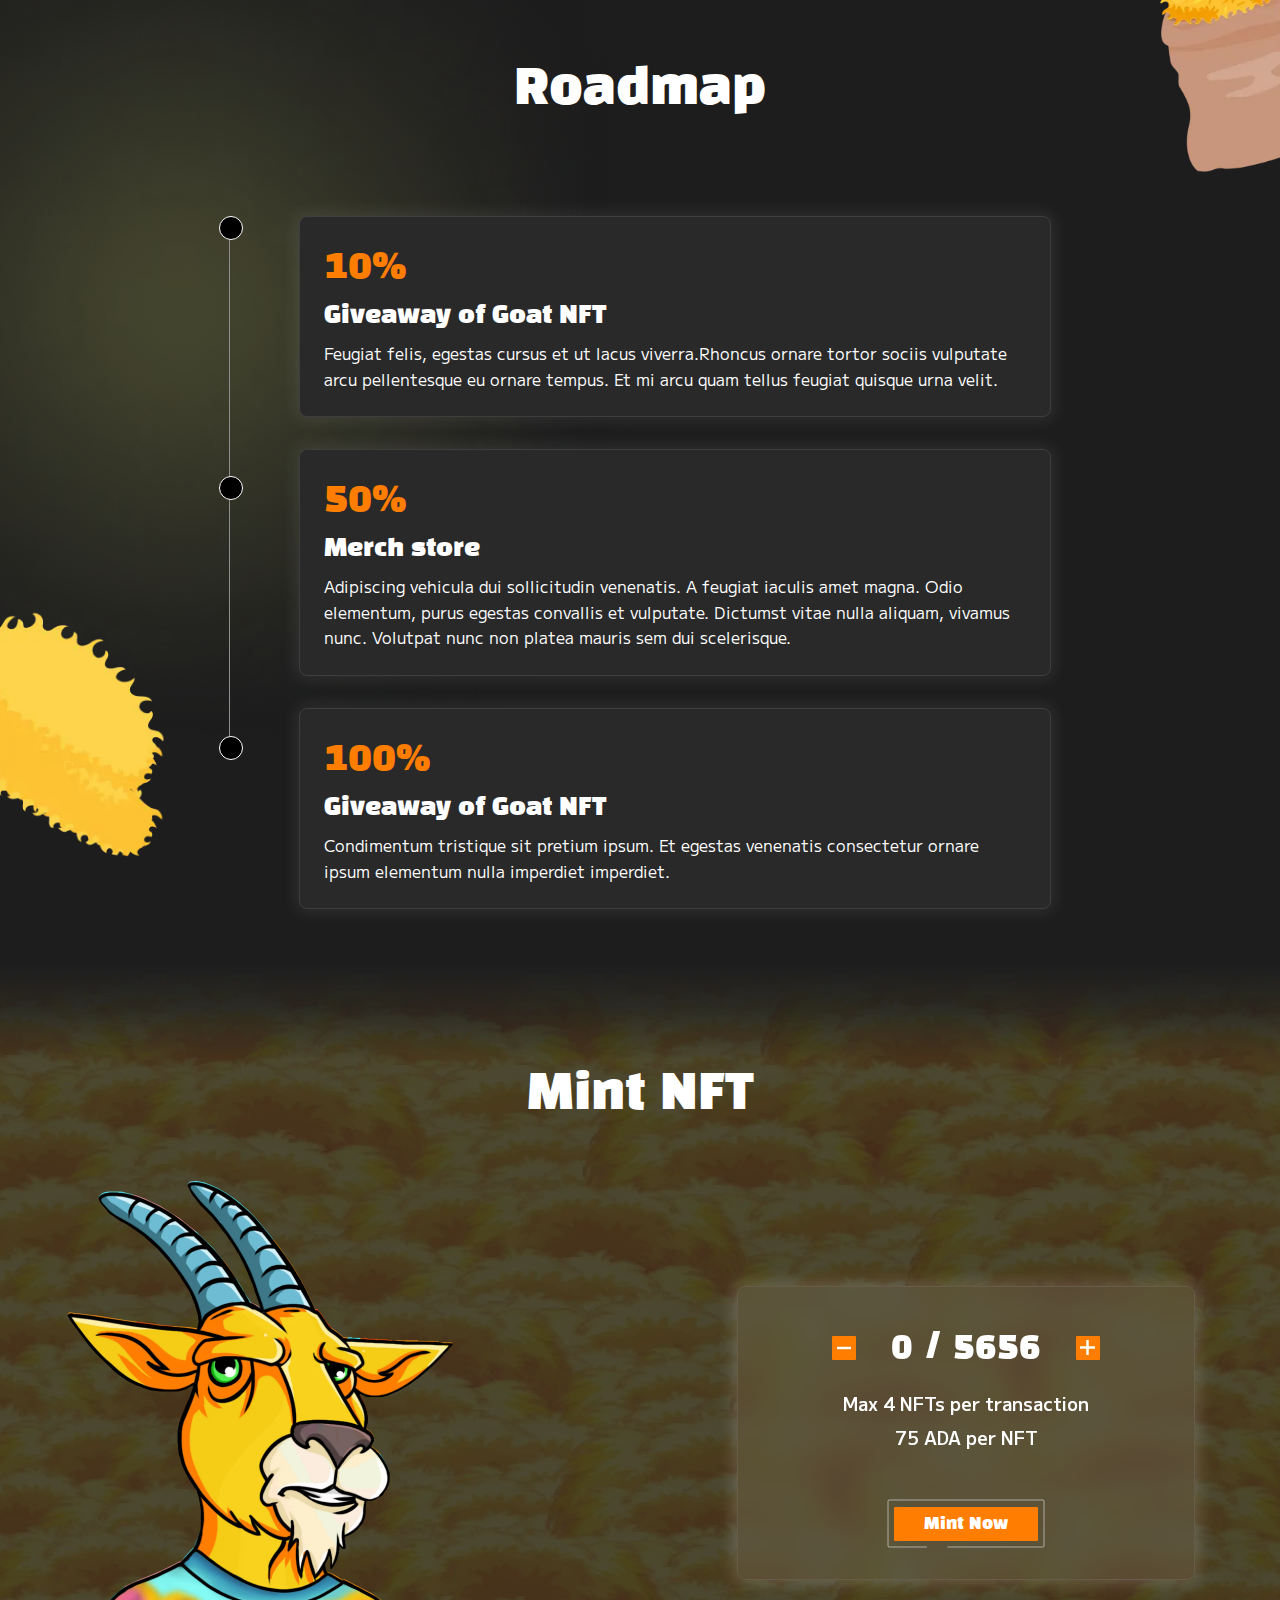
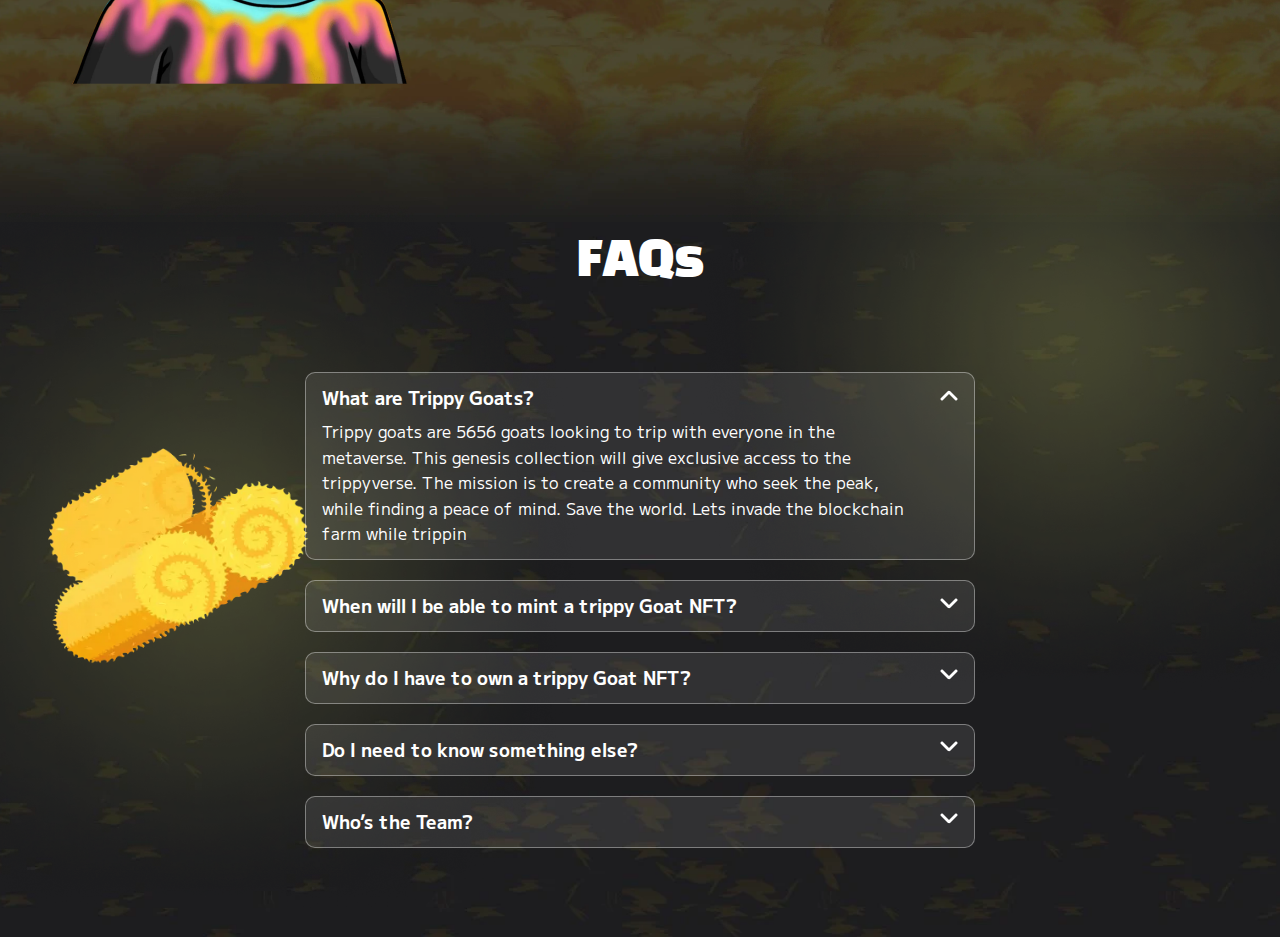
==== commit 85209931: "Faq Vector" ====
--- a/index2.html
+++ b/index2.html
@@ -1,23 +1,6 @@
-<!DOCTYPE html>
+<!doctype html>
 <html lang="en">
-  <head>
-    <meta charset="utf-8" />
-    <meta name="viewport" content="width=device-width, initial-scale=1" />
-    <title>Bootstrap demo</title>
-    <link rel="stylesheet" href="./assets/css/lakshay.css" />
-    <link rel="stylesheet" href="./assets/css/index.css" />
-    <link rel="stylesheet" href="./assets/js/index.js" />
-    <link
-      href="https://cdn.jsdelivr.net/npm/bootstrap@5.3.3/dist/css/bootstrap.min.css"
-      rel="stylesheet"
-      integrity="sha384-QWTKZyjpPEjISv5WaRU9OFeRpok6YctnYmDr5pNlyT2bRjXh0JMhjY6hW+ALEwIH"
-      crossorigin="anonymous"
-    />
-  </head>
-
-<<<<<<< HEAD
-  <body>
-=======
+
 <head>
   <meta charset="utf-8">
   <meta name="viewport" content="width=device-width, initial-scale=1">
@@ -128,359 +111,111 @@
       </div>
     </section>
 
->>>>>>> e64020715ad1e443e557026e18e7d0198daa399c
     <!----------------------------------------------------- Faq Section ---------------------------------------------------->
-    <section class="bg_color">
-      <div class="custome_container">
-        <div class="pt-2 text-center">
-          <h2
-            class="text-white fs_2xl mb-0 lh_125 ff_black_han_sans fw-normal pt-1"
-          >
-            FAQs
-          </h2>
+    <section class="faq_bg -mt_1">
+      <div class="max_width position-relative">
+
+        <img class="position-absolute faq_right_ellipse" src="./assets/images/webp/FaqRightEllipse.webp"
+          alt="FaqLeftEllipse">
+        <img class="position-absolute faq_left_vector" src="./assets/images/webp/FaqLeftVector.webp"
+          alt="FaqRightVector">
+        <img class="position-absolute faq_left_ellipse" src="./assets/images/webp/FaqLeftEllipse.webp"
+          alt="FaqLeftEllipse">
+
+        <div class="custome_container position-relative z-3">
+          <div class="pt-2 text-center">
+            <h2 class="text-white fs_2xl mb-0 lh_125 ff_black_han_sans fw-normal pt-1">FAQs</h2>
+          </div>
+
+          <div class="mx-auto accordion_width accordion_padding">
+
+            <div class="mb-0">
+              <button class="accordion active btn1 d-flex justify-content-between">
+                <span class="ff_mplus fs_2xsm lh_144 fw-bold">What are Trippy Goats?</span>
+                <span><img class="accordion_arrow" src="./assets/images/png/AccordionArrow.png"
+                    alt="AccordionArrow"></span>
+              </button>
+              <div class="panel">
+                <p class="ff_mplus fs_3xsm fw-normal lh_160 mb-1 pb-2">Trippy goats are 5656 goats looking to trip with
+                  everyone in the metaverse. This genesis collection will give exclusive access to the trippyverse. The
+                  mission is to create a community who seek the peak, while finding a peace of mind. Save the world.
+                  Lets
+                  invade the blockchain farm while trippin</p>
+              </div>
+            </div>
+
+            <div class="mt-3 pt-1">
+              <button class="accordion d-flex justify-content-between btn1">
+                <span class="ff_mplus fs_2xsm lh_144 fw-bold">When will I be able to mint a trippy Goat NFT?</span>
+                <span><img class="accordion_arrow" src="./assets/images/png/AccordionArrow.png"
+                    alt="AccordionArrow"></span>
+              </button>
+              <div class="panel">
+                <p class="ff_mplus fs_3xsm fw-normal lh_160 mb-1 pb-2">Trippy goats are 5656 goats looking to trip with
+                  everyone in the metaverse. This genesis collection will give exclusive access to the trippyverse. The
+                  mission is to create a community who seek the peak, while finding a peace of mind. Save the world.
+                  Lets
+                  invade the blockchain farm while trippin</p>
+              </div>
+            </div>
+
+            <div class="mt-3 pt-1">
+              <button class="accordion d-flex justify-content-between btn1">
+                <span class="ff_mplus fs_2xsm lh_144 fw-bold">Why do I have to own a trippy Goat NFT?</span>
+                <span><img class="accordion_arrow" src="./assets/images/png/AccordionArrow.png"
+                    alt="AccordionArrow"></span>
+              </button>
+              <div class="panel">
+                <p class="ff_mplus fs_3xsm fw-normal lh_160 mb-1 pb-2">Trippy goats are 5656 goats looking to trip with
+                  everyone in the metaverse. This genesis collection will give exclusive access to the trippyverse. The
+                  mission is to create a community who seek the peak, while finding a peace of mind. Save the world.
+                  Lets
+                  invade the blockchain farm while trippin</p>
+              </div>
+            </div>
+
+            <div class="mt-3 pt-1">
+              <button class="accordion d-flex justify-content-between btn1">
+                <span class="ff_mplus fs_2xsm lh_144 fw-bold">Do I need to know something else?</span>
+                <span><img class="accordion_arrow" src="./assets/images/png/AccordionArrow.png"
+                    alt="AccordionArrow"></span>
+              </button>
+              <div class="panel">
+                <p class="ff_mplus fs_3xsm fw-normal lh_160 mb-1 pb-2">Trippy goats are 5656 goats looking to trip with
+                  everyone in the metaverse. This genesis collection will give exclusive access to the trippyverse. The
+                  mission is to create a community who seek the peak, while finding a peace of mind. Save the world.
+                  Lets
+                  invade the blockchain farm while trippin</p>
+              </div>
+            </div>
+
+            <div class="mt-3 pt-1">
+              <button class="accordion d-flex justify-content-between btn1">
+                <span class="ff_mplus fs_2xsm lh_144 fw-bold">Who’s the Team?</span>
+                <span><img class="accordion_arrow" src="./assets/images/png/AccordionArrow.png"
+                    alt="AccordionArrow"></span>
+              </button>
+              <div class="panel">
+                <p class="ff_mplus fs_3xsm fw-normal lh_160 mb-1 pb-2">Trippy goats are 5656 goats looking to trip with
+                  everyone in the metaverse. This genesis collection will give exclusive access to the trippyverse. The
+                  mission is to create a community who seek the peak, while finding a peace of mind. Save the world.
+                  Lets
+                  invade the blockchain farm while trippin</p>
+              </div>
+            </div>
+
+          </div>
         </div>
-      
-          <!------------------------------------------- Roadmap -------------------------------------------------------------->
-          <section class="bg_black roadmap_sec_p">
-            <div class="custom_container">
-              <h2
-                class="ff_black_han_sans text-center lh_125 fs_2xl text-white mb-0 md-sm-4 mb-lg-5"
-              >
-                Roadmap
-              </h2>
-              <div
-                class="pt-md-5 pt-4 d-flex align-items-center justify-content-center"
-              >
-                <div class="d-flex position-relative">
-                  <div class="timeline">
-                    <div class="timeline_dot position-absolute dot1"></div>
-                    <div class="timeline_dot position-absolute dot2"></div>
-                    <div class="timeline_dot position-absolute dot3"></div>
-                  </div>
-
-                  <div class="flex flex-column">
-                    <!-------------------------------- Percentage card {10%} ---------------------------------------->
-                    <div class="percentage_card">
-                      <h3
-                        class="ff_black_han_sans fs_xl mb-0 text_orange lh_125"
-                      >
-                        10%
-                      </h3>
-                      <p
-                        class="ff_black_han_sans fs_sm mb-0 text-white lh_125 pt_10"
-                      >
-                        Giveaway of Goat NFT
-                      </p>
-                      <p
-                        class="text-white lh_160 ff_mplus mb-0 fw-normal pt_10"
-                      >
-                        Feugiat felis, egestas cursus et ut lacus
-                        viverra.Rhoncus ornare tortor sociis vulputate arcu
-                        pellentesque eu ornare tempus. Et mi arcu quam tellus
-                        feugiat quisque urna velit.
-                      </p>
-                    </div>
-                    <!-------------------------------- Percentage card {50%} ---------------------------------------->
-                    <div class="percentage_card mt_8">
-                      <h3
-                        class="ff_black_han_sans fs_xl mb-0 text_orange lh_125"
-                      >
-                        50%
-                      </h3>
-                      <p
-                        class="ff_black_han_sans fs_sm mb-0 text-white lh_125 pt_10"
-                      >
-                        Merch store
-                      </p>
-                      <p
-                        class="text-white lh_160 ff_mplus mb-0 fw-normal pt_10"
-                      >
-                        Adipiscing vehicula dui sollicitudin venenatis. A
-                        feugiat iaculis amet magna. Odio elementum, purus
-                        egestas convallis et vulputate. Dictumst vitae nulla
-                        aliquam, vivamus nunc. Volutpat nunc non platea mauris
-                        sem dui scelerisque.
-                      </p>
-                    </div>
-                    <!-------------------------------- Percentage card {100%} ---------------------------------------->
-                    <div class="percentage_card mt_8">
-                      <h3
-                        class="ff_black_han_sans fs_xl mb-0 text_orange lh_125"
-                      >
-                        100%
-                      </h3>
-                      <p
-                        class="ff_black_han_sans fs_sm mb-0 text-white lh_125 pt_10"
-                      >
-                        Giveaway of Goat NFT
-                      </p>
-                      <p
-                        class="text-white lh_160 ff_mplus mb-0 fw-normal pt_10"
-                      >
-                        Condimentum tristique sit pretium ipsum. Et egestas
-                        venenatis consectetur ornare ipsum elementum nulla
-                        imperdiet imperdiet.
-                      </p>
-                    </div>
-                  </div>
-                </div>
-              </div>
-            </div>
-          </section>
-
-          <!------------------------------------------------- Mint NFT Section---------------------------------------------------->
-          <section class="position-relative -mt_1">
-            <div class="nft_bg mint_now_section">
-              <div class="custom_container position-relative z-3">
-                <h2
-                  class="ff_black_han_sans fs_2xl mb-0 pb-md-2 text-white text-center fw-normal lh_125"
-                >
-                  Mint NFT
-                </h2>
-                <div
-                  class="row gap-3 gap-sm-4 gap-md-0 justify-content-between align-items-center mt-3 mt-sm-4 mt-md-5"
-                >
-                  <!---------------- img ----------------->
-                  <div
-                    class="col-md-5 d-flex align-items-center justify-content-center"
-                  >
-                    <img
-                      class="nft_goat_img w-100"
-                      src="./assets/images/webp/NftGoat.webp"
-                      alt="NftGoat"
-                    />
-                  </div>
-                  <!----------------------------- counter box ---------------------------->
-                  <div
-                    class="col-md-6 d-flex align-items-center justify-content-center"
-                  >
-                    <div class="counterbox w-100">
-                      <!----------------------- counter  -------------------------------->
-                      <div
-                        class="counter d-flex align-items-center justify-content-center counter_gap mb-3"
-                      >
-                        <img
-                          class="counterbtn"
-                          src="./assets/images/webp/DecrementBtn.webp"
-                          alt="DecrementBtn"
-                        />
-
-                        <span
-                          id="count"
-                          class="text-white ff_black_han_sans fs_lg lh_125 fw-normal"
-                          >0 / 5656</span
-                        >
-
-                        <img
-                          class="counterbtn"
-                          id="incrementBtn"
-                          src="./assets/images/webp/IncrementBtn.webp"
-                          alt="IncrementBtn"
-                        />
-                      </div>
-
-                      <p
-                        class="text-white fs_2xsm ff_mplus lh_144 mb-2 text-center fw-semibold pt-1"
-                      >
-                        Max 4 NFTs per transaction
-                      </p>
-                      <p
-                        class="text-white fs_2xsm ff_mplus lh_144 pb-5 mb-0 text-center fw-semibold"
-                      >
-                        75 ADA per NFT
-                      </p>
-
-                      <div
-                        class="d-flex align-items-center justify-content-center position-relative mt-2"
-                      >
-                        <img
-                          class="position-absolute"
-                          src="./assets/images/svg/MintNowBorder.svg"
-                          alt="MintNowBorder"
-                        />
-                        <button
-                          class="ff_black_han_sans fs_3xsm lh_150 mint_now_btn text-white z-3"
-                        >
-                          Mint Now
-                        </button>
-                      </div>
-                    </div>
-                  </div>
-                </div>
-              </div>
-            </div>
-          </section>
-
-          <!----------------------------------------------------- Faq Section ---------------------------------------------------->
-          <section class="faq_bg -mt_1">
-            <div class="max_width position-relative">
-              <img
-                class="position-absolute faq_right_ellipse"
-                src="./assets/images/webp/FaqRightEllipse.webp"
-                alt="FaqLeftEllipse"
-              />
-              <img
-                class="position-absolute faq_left_vector"
-                src="./assets/images/webp/FaqRightVector.webp"
-                alt="FaqRightVector"
-              />
-              <img
-                class="position-absolute faq_left_ellipse"
-                src="./assets/images/webp/FaqLeftEllipse.webp"
-                alt="FaqLeftEllipse"
-              />
-
-              <div class="custome_container position-relative z-3">
-                <div class="pt-2 text-center">
-                  <h2
-                    class="text-white fs_2xl mb-0 lh_125 ff_black_han_sans fw-normal pt-1"
-                  >
-                    FAQs
-                  </h2>
-                </div>
-
-                <div class="mx-auto accordion_width accordion_padding">
-                  <div class="mb-0">
-                    <button
-                      class="accordion active btn1 d-flex justify-content-between"
-                    >
-                      <span class="ff_mplus fs_2xsm lh_144 fw-bold"
-                        >What are Trippy Goats?</span
-                      >
-                      <span
-                        ><img
-                          class="accordion_arrow"
-                          src="./assets/images/png/AccordionArrow.png"
-                          alt="AccordionArrow"
-                      /></span>
-                    </button>
-                    <div class="panel">
-                      <p class="ff_mplus fs_3xsm fw-normal lh_160 mb-1 pb-2">
-                        Trippy goats are 5656 goats looking to trip with
-                        everyone in the metaverse. This genesis collection will
-                        give exclusive access to the trippyverse. The mission is
-                        to create a community who seek the peak, while finding a
-                        peace of mind. Save the world. Lets invade the
-                        blockchain farm while trippin
-                      </p>
-                    </div>
-                  </div>
-
-                  <div class="mt-3 pt-1">
-                    <button
-                      class="accordion d-flex justify-content-between btn1"
-                    >
-                      <span class="ff_mplus fs_2xsm lh_144 fw-bold"
-                        >When will I be able to mint a trippy Goat NFT?</span
-                      >
-                      <span
-                        ><img
-                          class="accordion_arrow"
-                          src="./assets/images/png/AccordionArrow.png"
-                          alt="AccordionArrow"
-                      /></span>
-                    </button>
-                    <div class="panel">
-                      <p class="ff_mplus fs_3xsm fw-normal lh_160 mb-1 pb-2">
-                        Trippy goats are 5656 goats looking to trip with
-                        everyone in the metaverse. This genesis collection will
-                        give exclusive access to the trippyverse. The mission is
-                        to create a community who seek the peak, while finding a
-                        peace of mind. Save the world. Lets invade the
-                        blockchain farm while trippin
-                      </p>
-                    </div>
-                  </div>
-
-                  <div class="mt-3 pt-1">
-                    <button
-                      class="accordion d-flex justify-content-between btn1"
-                    >
-                      <span class="ff_mplus fs_2xsm lh_144 fw-bold"
-                        >Why do I have to own a trippy Goat NFT?</span
-                      >
-                      <span
-                        ><img
-                          class="accordion_arrow"
-                          src="./assets/images/png/AccordionArrow.png"
-                          alt="AccordionArrow"
-                      /></span>
-                    </button>
-                    <div class="panel">
-                      <p class="ff_mplus fs_3xsm fw-normal lh_160 mb-1 pb-2">
-                        Trippy goats are 5656 goats looking to trip with
-                        everyone in the metaverse. This genesis collection will
-                        give exclusive access to the trippyverse. The mission is
-                        to create a community who seek the peak, while finding a
-                        peace of mind. Save the world. Lets invade the
-                        blockchain farm while trippin
-                      </p>
-                    </div>
-                  </div>
-
-                  <div class="mt-3 pt-1">
-                    <button
-                      class="accordion d-flex justify-content-between btn1"
-                    >
-                      <span class="ff_mplus fs_2xsm lh_144 fw-bold"
-                        >Do I need to know something else?</span
-                      >
-                      <span
-                        ><img
-                          class="accordion_arrow"
-                          src="./assets/images/png/AccordionArrow.png"
-                          alt="AccordionArrow"
-                      /></span>
-                    </button>
-                    <div class="panel">
-                      <p class="ff_mplus fs_3xsm fw-normal lh_160 mb-1 pb-2">
-                        Trippy goats are 5656 goats looking to trip with
-                        everyone in the metaverse. This genesis collection will
-                        give exclusive access to the trippyverse. The mission is
-                        to create a community who seek the peak, while finding a
-                        peace of mind. Save the world. Lets invade the
-                        blockchain farm while trippin
-                      </p>
-                    </div>
-                  </div>
-
-                  <div class="mt-3 pt-1">
-                    <button
-                      class="accordion d-flex justify-content-between btn1"
-                    >
-                      <span class="ff_mplus fs_2xsm lh_144 fw-bold"
-                        >Who’s the Team?</span
-                      >
-                      <span
-                        ><img
-                          class="accordion_arrow"
-                          src="./assets/images/png/AccordionArrow.png"
-                          alt="AccordionArrow"
-                      /></span>
-                    </button>
-                    <div class="panel">
-                      <p class="ff_mplus fs_3xsm fw-normal lh_160 mb-1 pb-2">
-                        Trippy goats are 5656 goats looking to trip with
-                        everyone in the metaverse. This genesis collection will
-                        give exclusive access to the trippyverse. The mission is
-                        to create a community who seek the peak, while finding a
-                        peace of mind. Save the world. Lets invade the
-                        blockchain farm while trippin
-                      </p>
-                    </div>
-                  </div>
-                </div>
-              </div>
-            </div>
-          </section>
-        </div>
+
       </div>
     </section>
-    <script
-      src="https://cdn.jsdelivr.net/npm/bootstrap@5.3.3/dist/js/bootstrap.bundle.min.js"
-      integrity="sha384-YvpcrYf0tY3lHB60NNkmXc5s9fDVZLESaAA55NDzOxhy9GkcIdslK1eN7N6jIeHz"
-      crossorigin="anonymous"
-    ></script>
-    <script src="./assets/js/index.js"></script>
-  </body>
-</html>
+
+  </div>
+
+  <script src="https://cdn.jsdelivr.net/npm/bootstrap@5.3.3/dist/js/bootstrap.bundle.min.js"
+    integrity="sha384-YvpcrYf0tY3lHB60NNkmXc5s9fDVZLESaAA55NDzOxhy9GkcIdslK1eN7N6jIeHz"
+    crossorigin="anonymous"></script>
+  <script src="./assets/js/index.js"></script>
+</body>
+
+</html>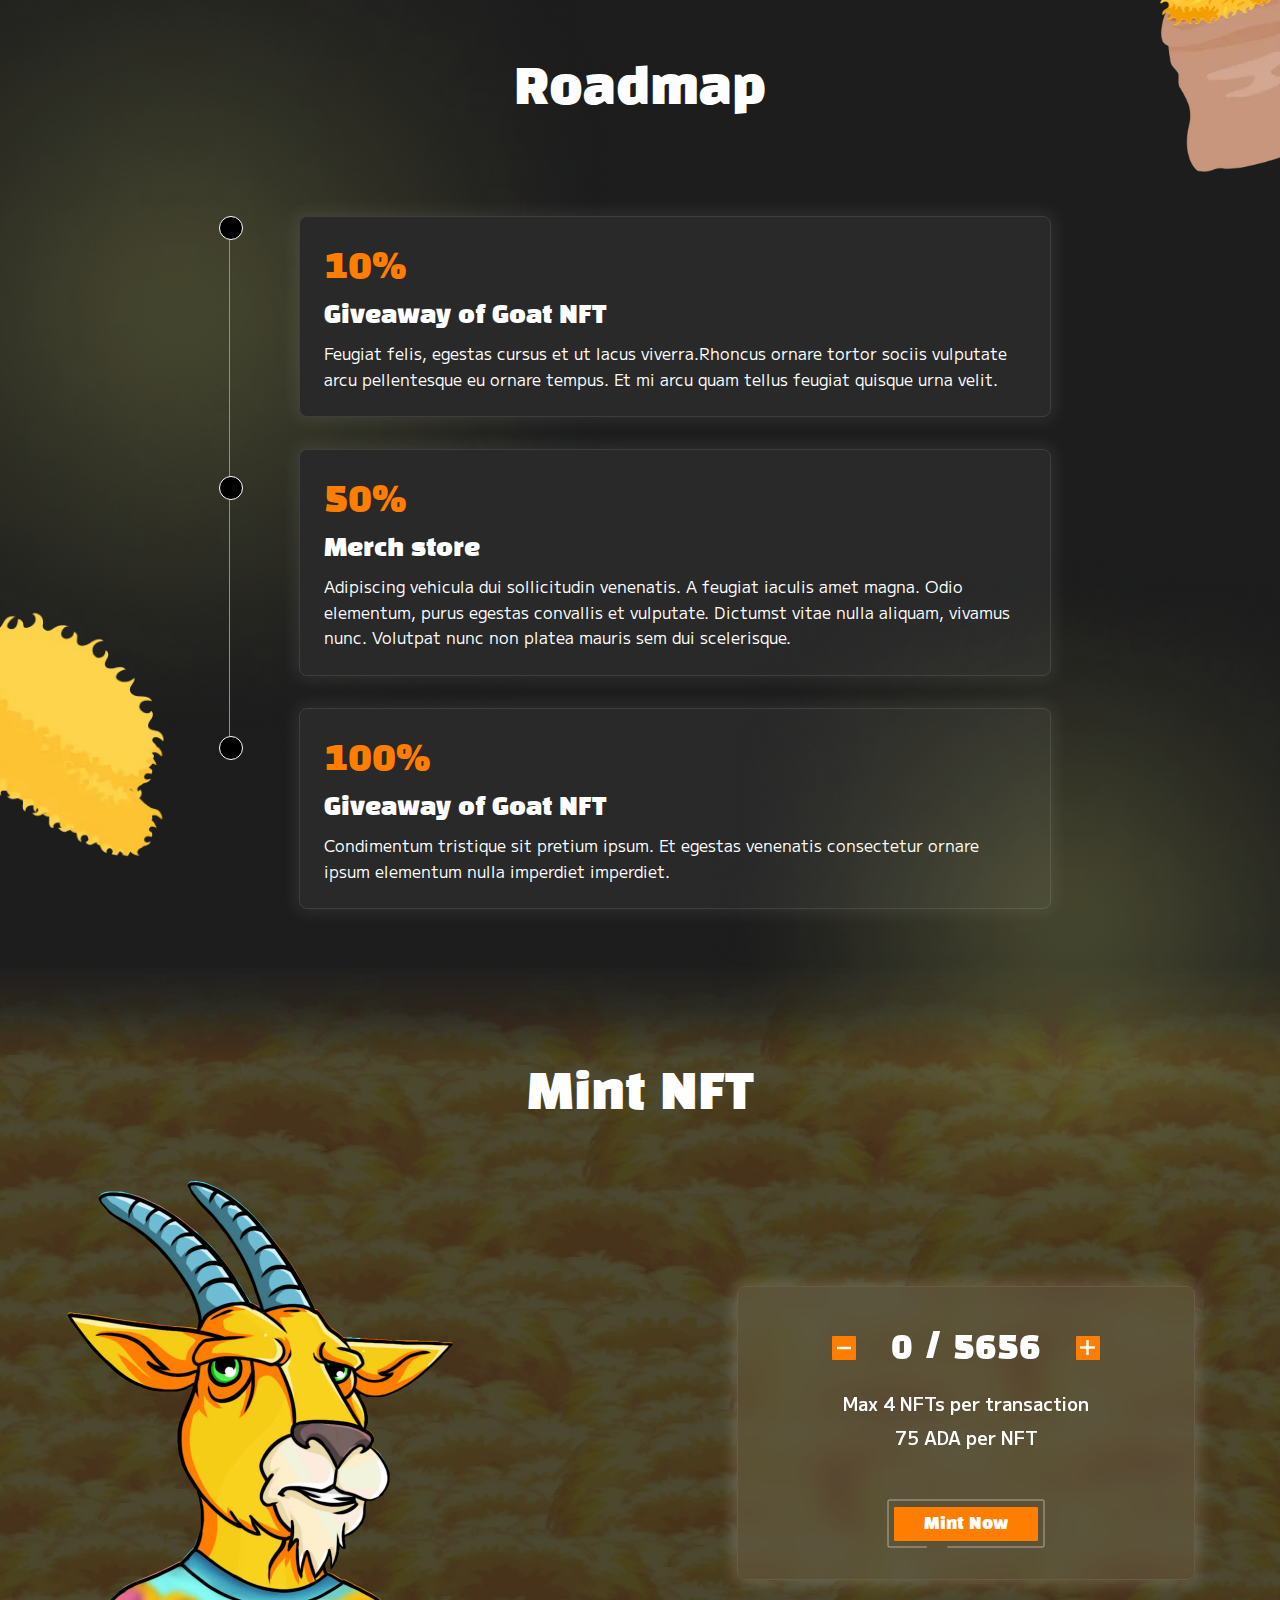
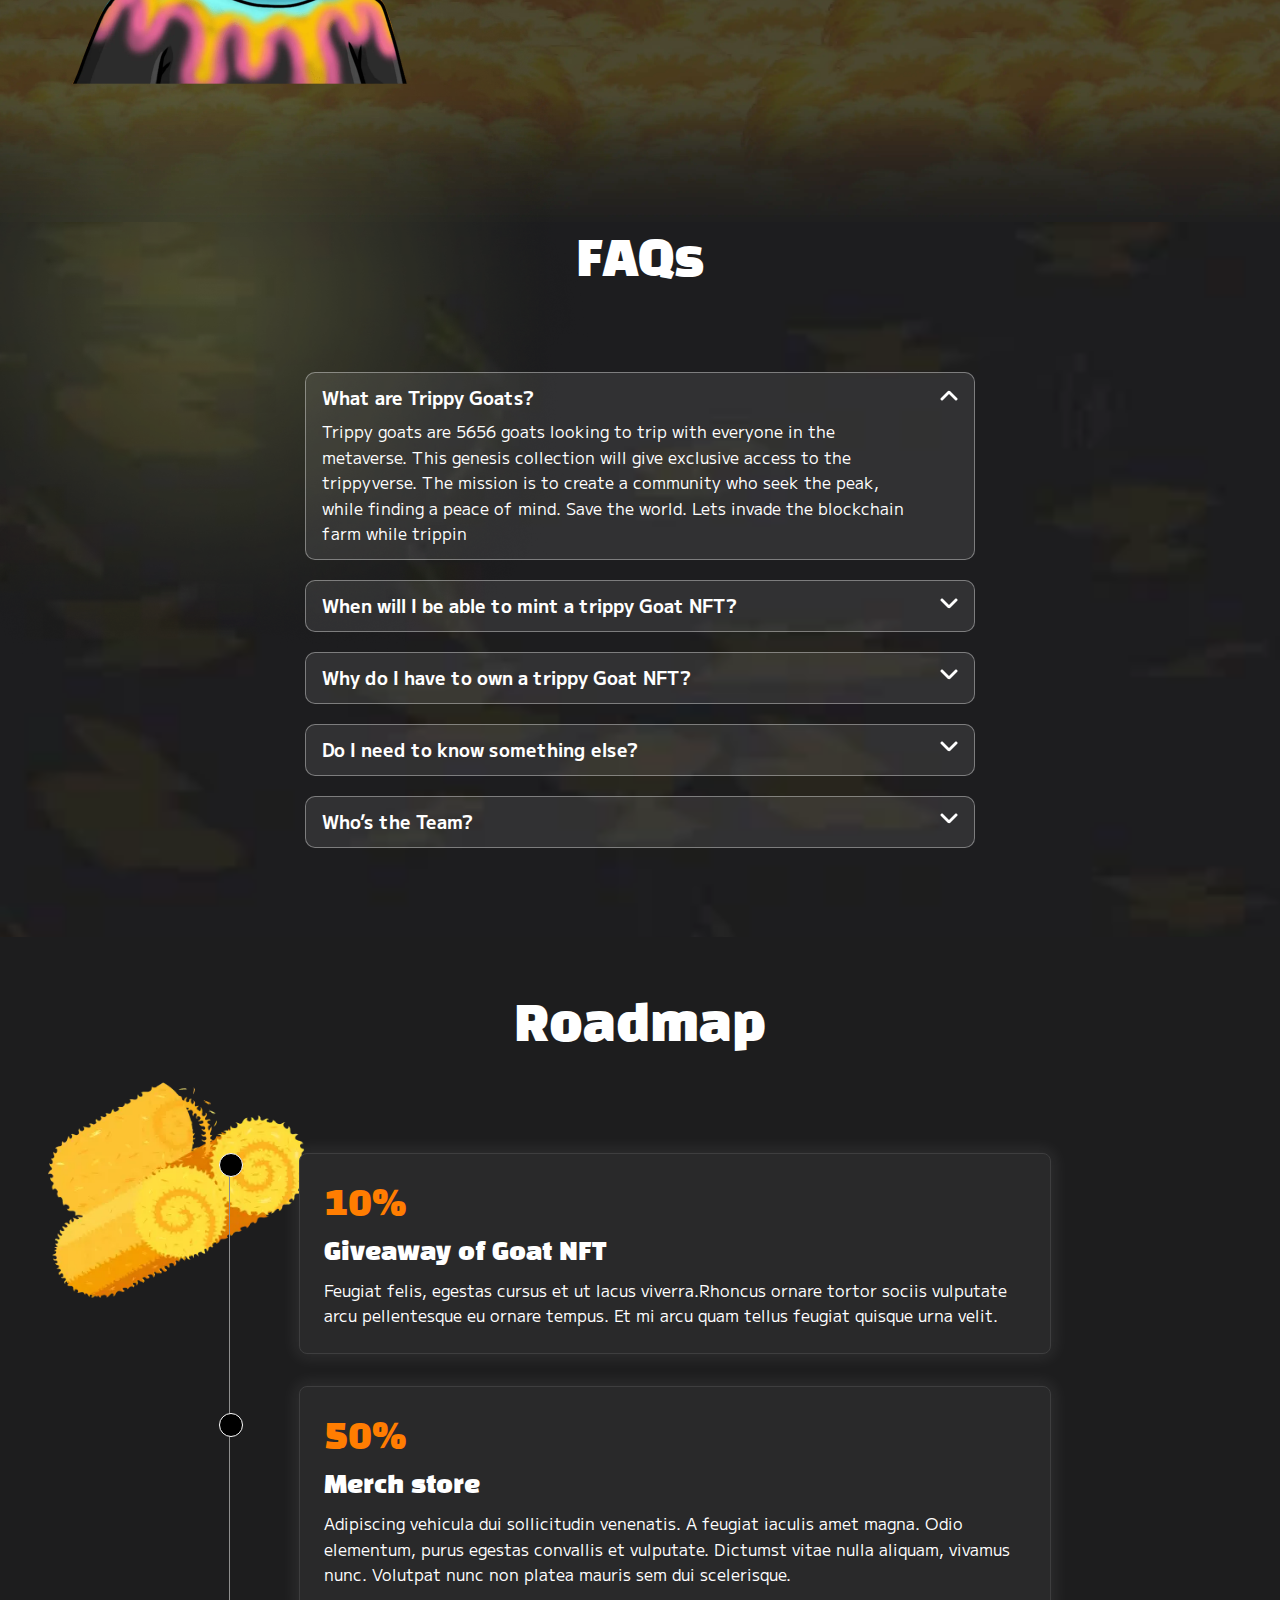
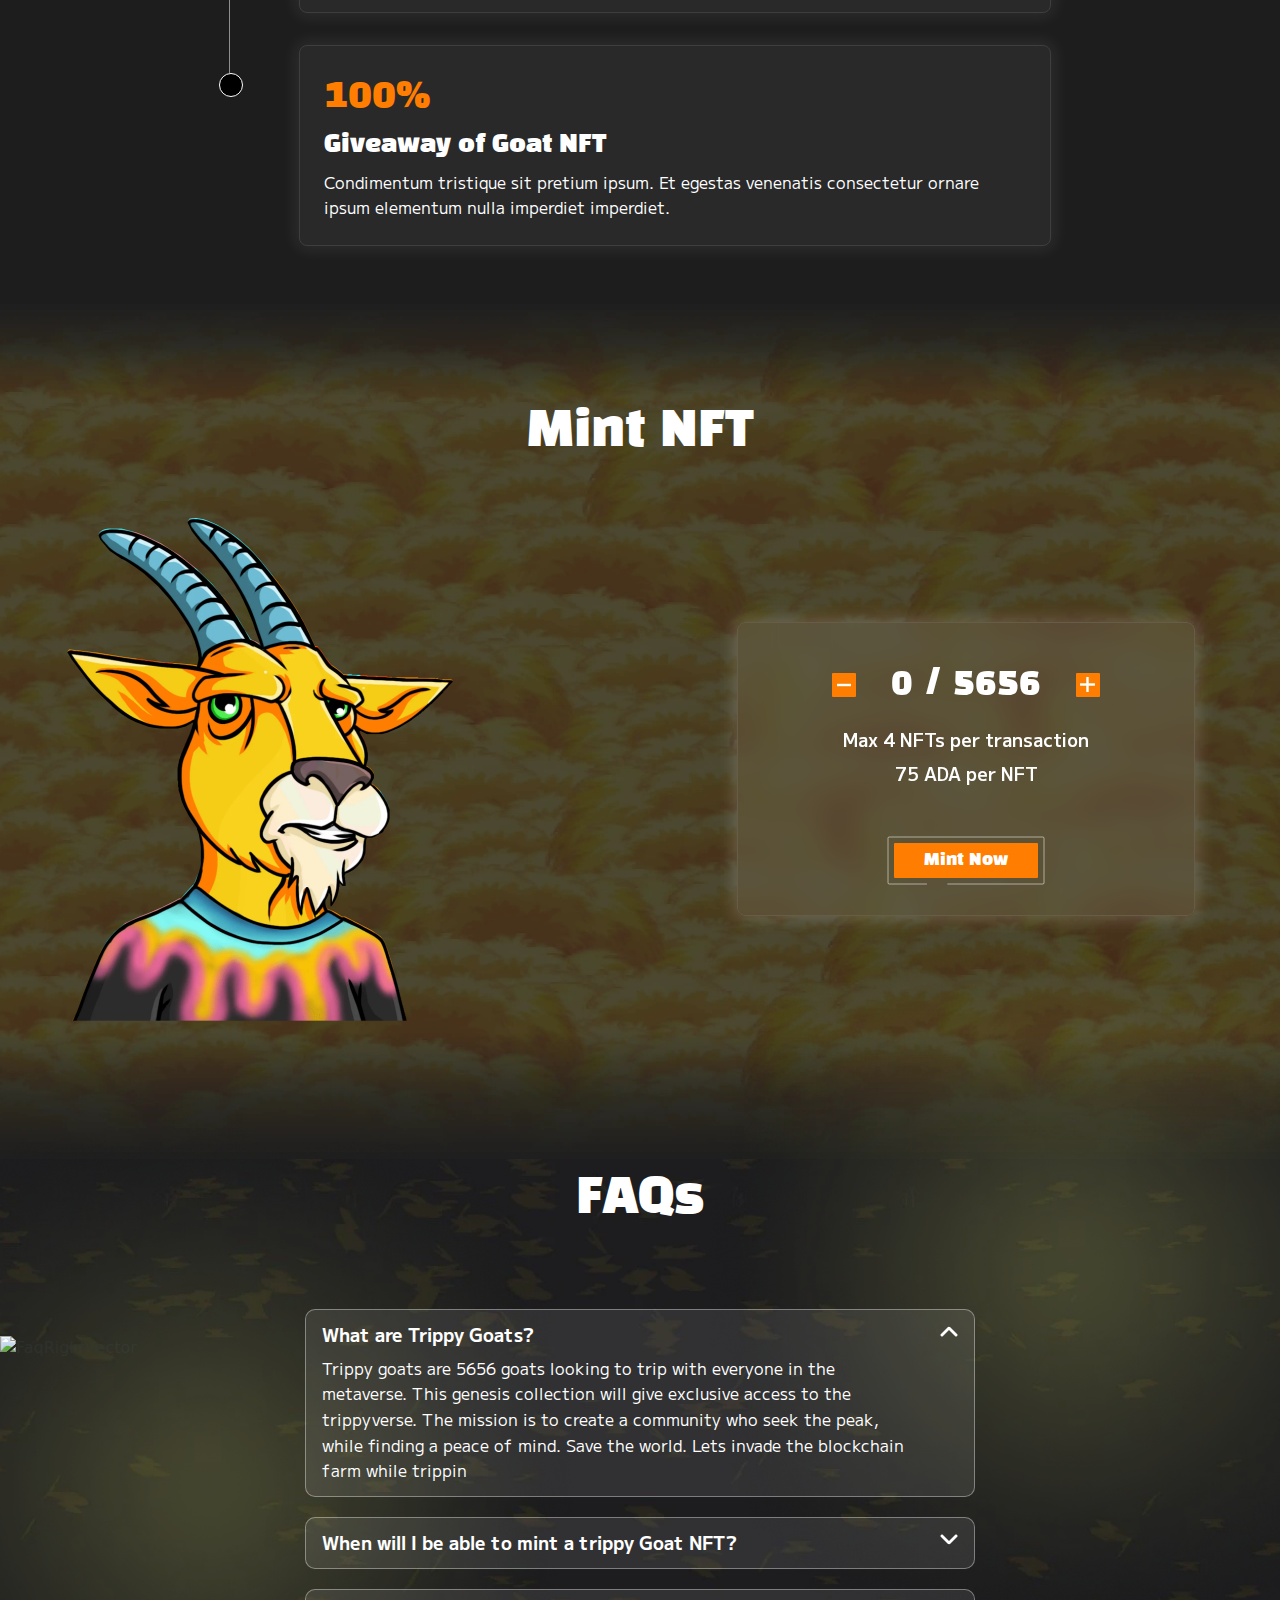
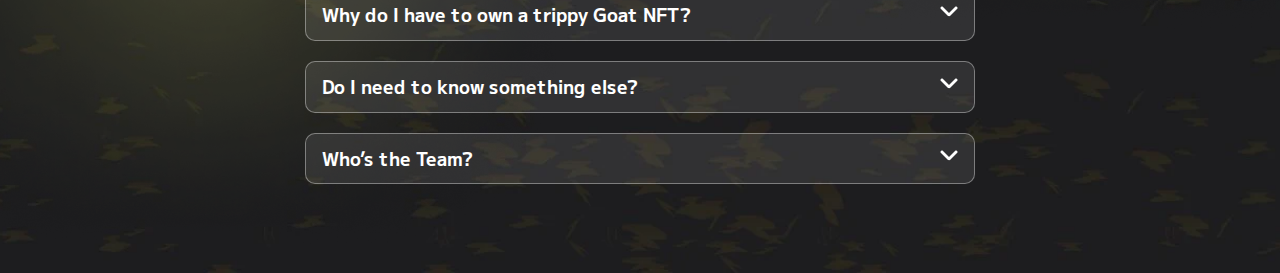
==== commit 106140c7: "merge code" ====
--- a/index2.html
+++ b/index2.html
@@ -1,5 +1,19 @@
-<!doctype html>
+<!DOCTYPE html>
 <html lang="en">
+  <head>
+    <meta charset="utf-8" />
+    <meta name="viewport" content="width=device-width, initial-scale=1" />
+    <title>Bootstrap demo</title>
+    <link rel="stylesheet" href="./assets/css/lakshay.css" />
+    <link rel="stylesheet" href="./assets/css/index.css" />
+    <link rel="stylesheet" href="./assets/js/index.js" />
+    <link
+      href="https://cdn.jsdelivr.net/npm/bootstrap@5.3.3/dist/css/bootstrap.min.css"
+      rel="stylesheet"
+      integrity="sha384-QWTKZyjpPEjISv5WaRU9OFeRpok6YctnYmDr5pNlyT2bRjXh0JMhjY6hW+ALEwIH"
+      crossorigin="anonymous"
+    />
+  </head>
 
 <head>
   <meta charset="utf-8">
@@ -206,16 +220,348 @@
 
           </div>
         </div>
-
+      
+          <!------------------------------------------- Roadmap -------------------------------------------------------------->
+          <section class="bg_black roadmap_sec_p">
+            <div class="custom_container">
+              <h2
+                class="ff_black_han_sans text-center lh_125 fs_2xl text-white mb-0 md-sm-4 mb-lg-5"
+              >
+                Roadmap
+              </h2>
+              <div
+                class="pt-md-5 pt-4 d-flex align-items-center justify-content-center"
+              >
+                <div class="d-flex position-relative">
+                  <div class="timeline">
+                    <div class="timeline_dot position-absolute dot1"></div>
+                    <div class="timeline_dot position-absolute dot2"></div>
+                    <div class="timeline_dot position-absolute dot3"></div>
+                  </div>
+
+                  <div class="flex flex-column">
+                    <!-------------------------------- Percentage card {10%} ---------------------------------------->
+                    <div class="percentage_card">
+                      <h3
+                        class="ff_black_han_sans fs_xl mb-0 text_orange lh_125"
+                      >
+                        10%
+                      </h3>
+                      <p
+                        class="ff_black_han_sans fs_sm mb-0 text-white lh_125 pt_10"
+                      >
+                        Giveaway of Goat NFT
+                      </p>
+                      <p
+                        class="text-white lh_160 ff_mplus mb-0 fw-normal pt_10"
+                      >
+                        Feugiat felis, egestas cursus et ut lacus
+                        viverra.Rhoncus ornare tortor sociis vulputate arcu
+                        pellentesque eu ornare tempus. Et mi arcu quam tellus
+                        feugiat quisque urna velit.
+                      </p>
+                    </div>
+                    <!-------------------------------- Percentage card {50%} ---------------------------------------->
+                    <div class="percentage_card mt_8">
+                      <h3
+                        class="ff_black_han_sans fs_xl mb-0 text_orange lh_125"
+                      >
+                        50%
+                      </h3>
+                      <p
+                        class="ff_black_han_sans fs_sm mb-0 text-white lh_125 pt_10"
+                      >
+                        Merch store
+                      </p>
+                      <p
+                        class="text-white lh_160 ff_mplus mb-0 fw-normal pt_10"
+                      >
+                        Adipiscing vehicula dui sollicitudin venenatis. A
+                        feugiat iaculis amet magna. Odio elementum, purus
+                        egestas convallis et vulputate. Dictumst vitae nulla
+                        aliquam, vivamus nunc. Volutpat nunc non platea mauris
+                        sem dui scelerisque.
+                      </p>
+                    </div>
+                    <!-------------------------------- Percentage card {100%} ---------------------------------------->
+                    <div class="percentage_card mt_8">
+                      <h3
+                        class="ff_black_han_sans fs_xl mb-0 text_orange lh_125"
+                      >
+                        100%
+                      </h3>
+                      <p
+                        class="ff_black_han_sans fs_sm mb-0 text-white lh_125 pt_10"
+                      >
+                        Giveaway of Goat NFT
+                      </p>
+                      <p
+                        class="text-white lh_160 ff_mplus mb-0 fw-normal pt_10"
+                      >
+                        Condimentum tristique sit pretium ipsum. Et egestas
+                        venenatis consectetur ornare ipsum elementum nulla
+                        imperdiet imperdiet.
+                      </p>
+                    </div>
+                  </div>
+                </div>
+              </div>
+            </div>
+          </section>
+
+          <!------------------------------------------------- Mint NFT Section---------------------------------------------------->
+          <section class="position-relative -mt_1">
+            <div class="nft_bg mint_now_section">
+              <div class="custom_container position-relative z-3">
+                <h2
+                  class="ff_black_han_sans fs_2xl mb-0 pb-md-2 text-white text-center fw-normal lh_125"
+                >
+                  Mint NFT
+                </h2>
+                <div
+                  class="row gap-3 gap-sm-4 gap-md-0 justify-content-between align-items-center mt-3 mt-sm-4 mt-md-5"
+                >
+                  <!---------------- img ----------------->
+                  <div
+                    class="col-md-5 d-flex align-items-center justify-content-center"
+                  >
+                    <img
+                      class="nft_goat_img w-100"
+                      src="./assets/images/webp/NftGoat.webp"
+                      alt="NftGoat"
+                    />
+                  </div>
+                  <!----------------------------- counter box ---------------------------->
+                  <div
+                    class="col-md-6 d-flex align-items-center justify-content-center"
+                  >
+                    <div class="counterbox w-100">
+                      <!----------------------- counter  -------------------------------->
+                      <div
+                        class="counter d-flex align-items-center justify-content-center counter_gap mb-3"
+                      >
+                        <img
+                          class="counterbtn"
+                          src="./assets/images/webp/DecrementBtn.webp"
+                          alt="DecrementBtn"
+                        />
+
+                        <span
+                          id="count"
+                          class="text-white ff_black_han_sans fs_lg lh_125 fw-normal"
+                          >0 / 5656</span
+                        >
+
+                        <img
+                          class="counterbtn"
+                          id="incrementBtn"
+                          src="./assets/images/webp/IncrementBtn.webp"
+                          alt="IncrementBtn"
+                        />
+                      </div>
+
+                      <p
+                        class="text-white fs_2xsm ff_mplus lh_144 mb-2 text-center fw-semibold pt-1"
+                      >
+                        Max 4 NFTs per transaction
+                      </p>
+                      <p
+                        class="text-white fs_2xsm ff_mplus lh_144 pb-5 mb-0 text-center fw-semibold"
+                      >
+                        75 ADA per NFT
+                      </p>
+
+                      <div
+                        class="d-flex align-items-center justify-content-center position-relative mt-2"
+                      >
+                        <img
+                          class="position-absolute"
+                          src="./assets/images/svg/MintNowBorder.svg"
+                          alt="MintNowBorder"
+                        />
+                        <button
+                          class="ff_black_han_sans fs_3xsm lh_150 mint_now_btn text-white z-3"
+                        >
+                          Mint Now
+                        </button>
+                      </div>
+                    </div>
+                  </div>
+                </div>
+              </div>
+            </div>
+          </section>
+
+          <!----------------------------------------------------- Faq Section ---------------------------------------------------->
+          <section class="faq_bg -mt_1">
+            <div class="max_width position-relative">
+              <img
+                class="position-absolute faq_right_ellipse"
+                src="./assets/images/webp/FaqRightEllipse.webp"
+                alt="FaqLeftEllipse"
+              />
+              <img
+                class="position-absolute faq_left_vector"
+                src="./assets/images/webp/FaqRightVector.webp"
+                alt="FaqRightVector"
+              />
+              <img
+                class="position-absolute faq_left_ellipse"
+                src="./assets/images/webp/FaqLeftEllipse.webp"
+                alt="FaqLeftEllipse"
+              />
+
+              <div class="custome_container position-relative z-3">
+                <div class="pt-2 text-center">
+                  <h2
+                    class="text-white fs_2xl mb-0 lh_125 ff_black_han_sans fw-normal pt-1"
+                  >
+                    FAQs
+                  </h2>
+                </div>
+
+                <div class="mx-auto accordion_width accordion_padding">
+                  <div class="mb-0">
+                    <button
+                      class="accordion active btn1 d-flex justify-content-between"
+                    >
+                      <span class="ff_mplus fs_2xsm lh_144 fw-bold"
+                        >What are Trippy Goats?</span
+                      >
+                      <span
+                        ><img
+                          class="accordion_arrow"
+                          src="./assets/images/png/AccordionArrow.png"
+                          alt="AccordionArrow"
+                      /></span>
+                    </button>
+                    <div class="panel">
+                      <p class="ff_mplus fs_3xsm fw-normal lh_160 mb-1 pb-2">
+                        Trippy goats are 5656 goats looking to trip with
+                        everyone in the metaverse. This genesis collection will
+                        give exclusive access to the trippyverse. The mission is
+                        to create a community who seek the peak, while finding a
+                        peace of mind. Save the world. Lets invade the
+                        blockchain farm while trippin
+                      </p>
+                    </div>
+                  </div>
+
+                  <div class="mt-3 pt-1">
+                    <button
+                      class="accordion d-flex justify-content-between btn1"
+                    >
+                      <span class="ff_mplus fs_2xsm lh_144 fw-bold"
+                        >When will I be able to mint a trippy Goat NFT?</span
+                      >
+                      <span
+                        ><img
+                          class="accordion_arrow"
+                          src="./assets/images/png/AccordionArrow.png"
+                          alt="AccordionArrow"
+                      /></span>
+                    </button>
+                    <div class="panel">
+                      <p class="ff_mplus fs_3xsm fw-normal lh_160 mb-1 pb-2">
+                        Trippy goats are 5656 goats looking to trip with
+                        everyone in the metaverse. This genesis collection will
+                        give exclusive access to the trippyverse. The mission is
+                        to create a community who seek the peak, while finding a
+                        peace of mind. Save the world. Lets invade the
+                        blockchain farm while trippin
+                      </p>
+                    </div>
+                  </div>
+
+                  <div class="mt-3 pt-1">
+                    <button
+                      class="accordion d-flex justify-content-between btn1"
+                    >
+                      <span class="ff_mplus fs_2xsm lh_144 fw-bold"
+                        >Why do I have to own a trippy Goat NFT?</span
+                      >
+                      <span
+                        ><img
+                          class="accordion_arrow"
+                          src="./assets/images/png/AccordionArrow.png"
+                          alt="AccordionArrow"
+                      /></span>
+                    </button>
+                    <div class="panel">
+                      <p class="ff_mplus fs_3xsm fw-normal lh_160 mb-1 pb-2">
+                        Trippy goats are 5656 goats looking to trip with
+                        everyone in the metaverse. This genesis collection will
+                        give exclusive access to the trippyverse. The mission is
+                        to create a community who seek the peak, while finding a
+                        peace of mind. Save the world. Lets invade the
+                        blockchain farm while trippin
+                      </p>
+                    </div>
+                  </div>
+
+                  <div class="mt-3 pt-1">
+                    <button
+                      class="accordion d-flex justify-content-between btn1"
+                    >
+                      <span class="ff_mplus fs_2xsm lh_144 fw-bold"
+                        >Do I need to know something else?</span
+                      >
+                      <span
+                        ><img
+                          class="accordion_arrow"
+                          src="./assets/images/png/AccordionArrow.png"
+                          alt="AccordionArrow"
+                      /></span>
+                    </button>
+                    <div class="panel">
+                      <p class="ff_mplus fs_3xsm fw-normal lh_160 mb-1 pb-2">
+                        Trippy goats are 5656 goats looking to trip with
+                        everyone in the metaverse. This genesis collection will
+                        give exclusive access to the trippyverse. The mission is
+                        to create a community who seek the peak, while finding a
+                        peace of mind. Save the world. Lets invade the
+                        blockchain farm while trippin
+                      </p>
+                    </div>
+                  </div>
+
+                  <div class="mt-3 pt-1">
+                    <button
+                      class="accordion d-flex justify-content-between btn1"
+                    >
+                      <span class="ff_mplus fs_2xsm lh_144 fw-bold"
+                        >Who’s the Team?</span
+                      >
+                      <span
+                        ><img
+                          class="accordion_arrow"
+                          src="./assets/images/png/AccordionArrow.png"
+                          alt="AccordionArrow"
+                      /></span>
+                    </button>
+                    <div class="panel">
+                      <p class="ff_mplus fs_3xsm fw-normal lh_160 mb-1 pb-2">
+                        Trippy goats are 5656 goats looking to trip with
+                        everyone in the metaverse. This genesis collection will
+                        give exclusive access to the trippyverse. The mission is
+                        to create a community who seek the peak, while finding a
+                        peace of mind. Save the world. Lets invade the
+                        blockchain farm while trippin
+                      </p>
+                    </div>
+                  </div>
+                </div>
+              </div>
+            </div>
+          </section>
+        </div>
       </div>
     </section>
-
-  </div>
-
-  <script src="https://cdn.jsdelivr.net/npm/bootstrap@5.3.3/dist/js/bootstrap.bundle.min.js"
-    integrity="sha384-YvpcrYf0tY3lHB60NNkmXc5s9fDVZLESaAA55NDzOxhy9GkcIdslK1eN7N6jIeHz"
-    crossorigin="anonymous"></script>
-  <script src="./assets/js/index.js"></script>
-</body>
-
-</html>+    <script
+      src="https://cdn.jsdelivr.net/npm/bootstrap@5.3.3/dist/js/bootstrap.bundle.min.js"
+      integrity="sha384-YvpcrYf0tY3lHB60NNkmXc5s9fDVZLESaAA55NDzOxhy9GkcIdslK1eN7N6jIeHz"
+      crossorigin="anonymous"
+    ></script>
+    <script src="./assets/js/index.js"></script>
+  </body>
+</html>
--- a/assets/css/lakshay.css
+++ b/assets/css/lakshay.css
@@ -270,12 +270,6 @@
   }
 }
 
-<<<<<<< HEAD
-@media (max-width: 1023.98px) {
-  .mint_now_section {
-    padding: 80px 0px;
-  }
-=======
 @media (max-width:1023.98px) {
     .mint_now_section {
         padding: 80px 0px;
@@ -286,7 +280,6 @@
         left: -5%;
         max-width: 200px;
     }
->>>>>>> e64020715ad1e443e557026e18e7d0198daa399c
 }
 
 @media (max-width: 991.98px) {
@@ -298,13 +291,6 @@
     padding: 60px 0;
   }
 
-<<<<<<< HEAD
-  .faq_left_vector {
-    max-width: 150px !important;
-    left: 0%;
-    top: -2%;
-  }
-=======
     .faq_left_vector {
         max-width: 150px !important;
         left: 0%;
@@ -322,7 +308,6 @@
         right: -5%;
         max-width: 170px;
     }
->>>>>>> e64020715ad1e443e557026e18e7d0198daa399c
 }
 
 @media (max-width: 767.98px) {
@@ -344,11 +329,6 @@
     top: -2%;
   }
 
-<<<<<<< HEAD
-  .percentage_card {
-    margin-left: 48px;
-  }
-=======
     .percentage_card {
         margin-left: 48px;
     }
@@ -360,7 +340,6 @@
     .roadmap_left_vector {
         display: none;
     }
->>>>>>> e64020715ad1e443e557026e18e7d0198daa399c
 }
 
 @media (max-width: 575.98px) {
@@ -395,12 +374,6 @@
     top: 20%;
   }
 
-<<<<<<< HEAD
-  .percentage_card {
-    margin-left: 24px;
-  }
-}
-=======
     .percentage_card {
         margin-left: 24px;
     }
@@ -411,4 +384,3 @@
         max-width: 500px;
     }
 }
->>>>>>> e64020715ad1e443e557026e18e7d0198daa399c
--- a/assets/css/lakshay.css
+++ b/assets/css/lakshay.css
@@ -270,12 +270,6 @@
   }
 }
 
-<<<<<<< HEAD
-@media (max-width: 1023.98px) {
-  .mint_now_section {
-    padding: 80px 0px;
-  }
-=======
 @media (max-width:1023.98px) {
     .mint_now_section {
         padding: 80px 0px;
@@ -286,7 +280,6 @@
         left: -5%;
         max-width: 200px;
     }
->>>>>>> e64020715ad1e443e557026e18e7d0198daa399c
 }
 
 @media (max-width: 991.98px) {
@@ -298,13 +291,6 @@
     padding: 60px 0;
   }
 
-<<<<<<< HEAD
-  .faq_left_vector {
-    max-width: 150px !important;
-    left: 0%;
-    top: -2%;
-  }
-=======
     .faq_left_vector {
         max-width: 150px !important;
         left: 0%;
@@ -322,7 +308,6 @@
         right: -5%;
         max-width: 170px;
     }
->>>>>>> e64020715ad1e443e557026e18e7d0198daa399c
 }
 
 @media (max-width: 767.98px) {
@@ -344,11 +329,6 @@
     top: -2%;
   }
 
-<<<<<<< HEAD
-  .percentage_card {
-    margin-left: 48px;
-  }
-=======
     .percentage_card {
         margin-left: 48px;
     }
@@ -360,7 +340,6 @@
     .roadmap_left_vector {
         display: none;
     }
->>>>>>> e64020715ad1e443e557026e18e7d0198daa399c
 }
 
 @media (max-width: 575.98px) {
@@ -395,12 +374,6 @@
     top: 20%;
   }
 
-<<<<<<< HEAD
-  .percentage_card {
-    margin-left: 24px;
-  }
-}
-=======
     .percentage_card {
         margin-left: 24px;
     }
@@ -411,4 +384,3 @@
         max-width: 500px;
     }
 }
->>>>>>> e64020715ad1e443e557026e18e7d0198daa399c
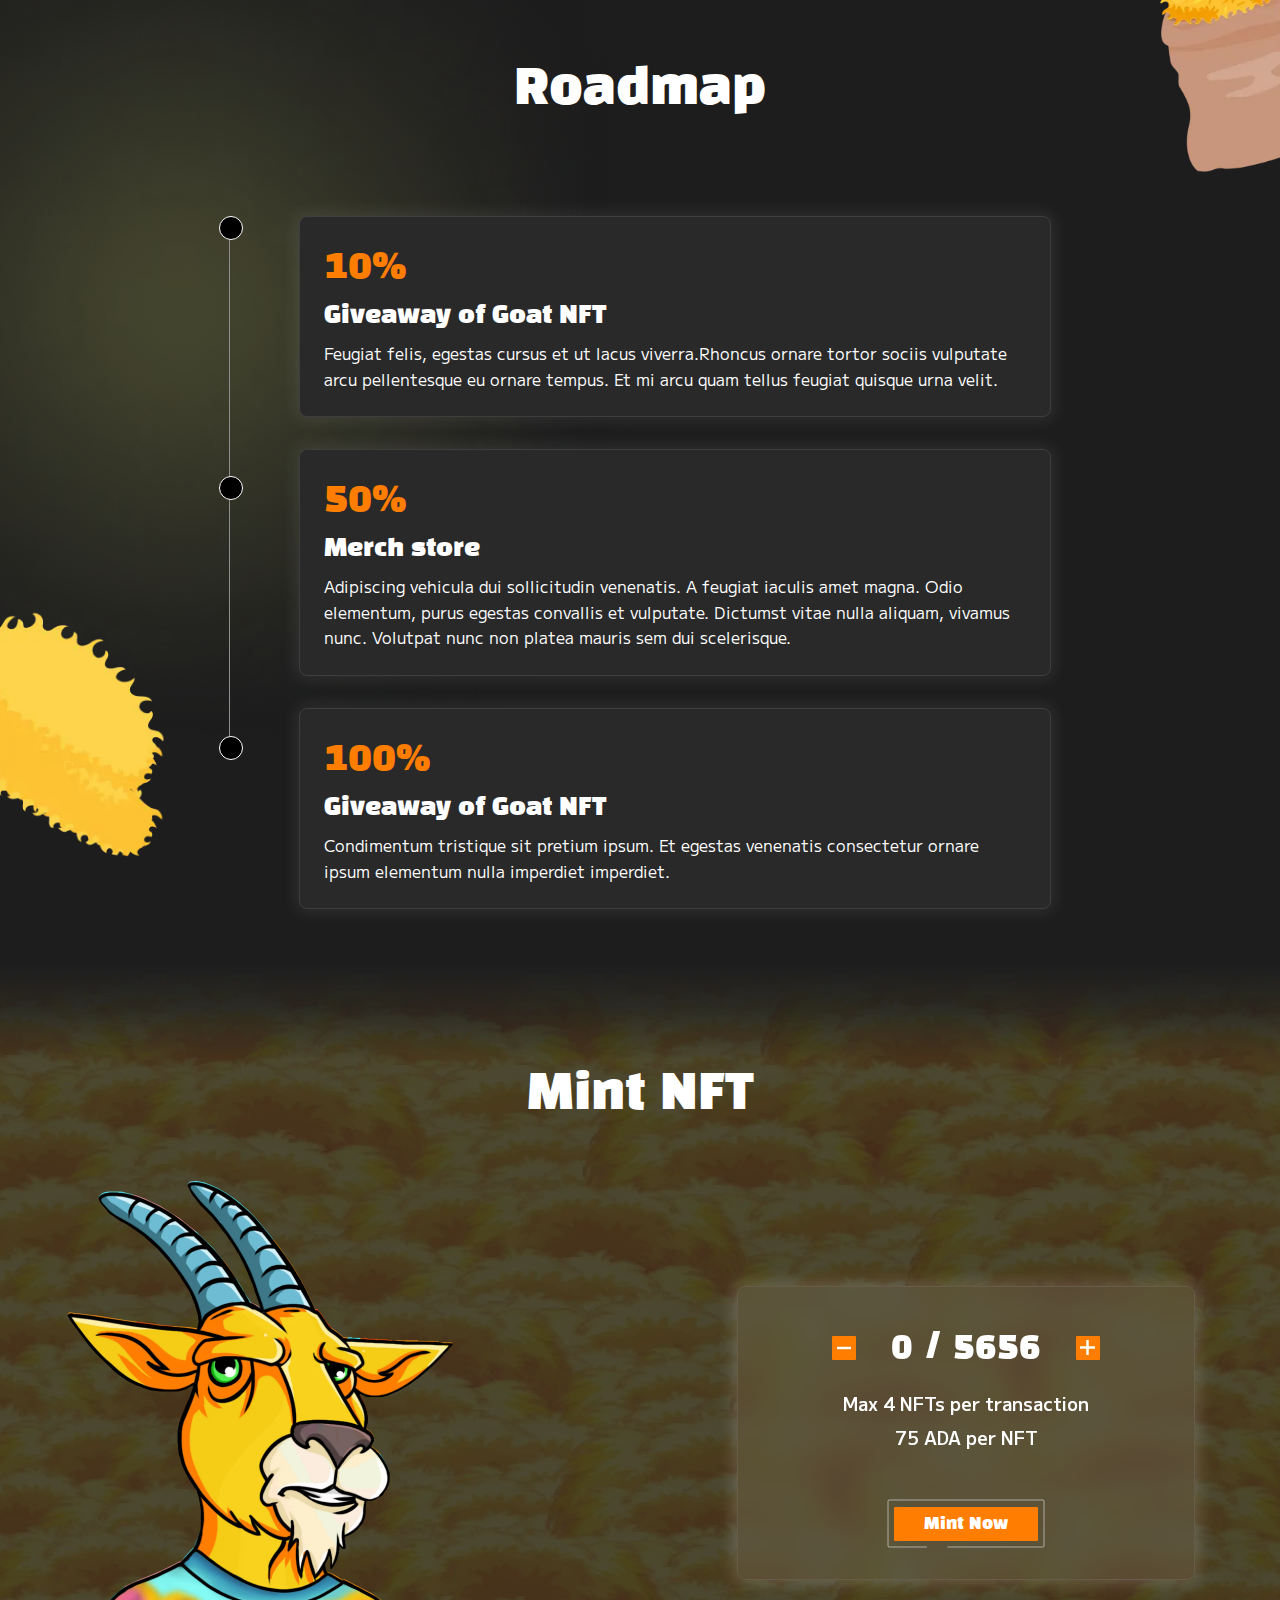
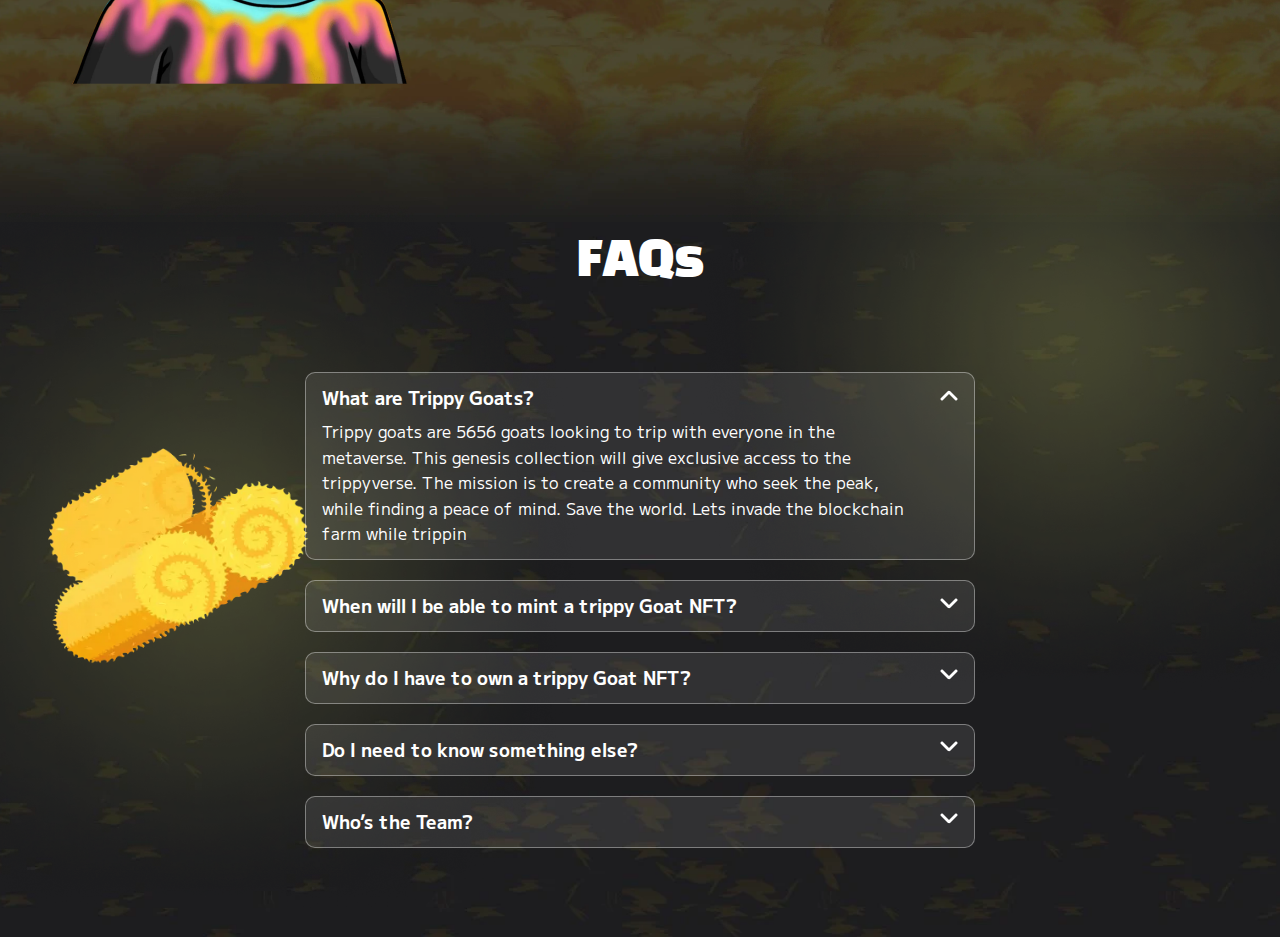
==== commit 31c1431f: "pull from origin main" ====
--- a/index2.html
+++ b/index2.html
@@ -1,32 +1,19 @@
 <!DOCTYPE html>
 <html lang="en">
-  <head>
-    <meta charset="utf-8" />
-    <meta name="viewport" content="width=device-width, initial-scale=1" />
-    <title>Bootstrap demo</title>
-    <link rel="stylesheet" href="./assets/css/lakshay.css" />
-    <link rel="stylesheet" href="./assets/css/index.css" />
-    <link rel="stylesheet" href="./assets/js/index.js" />
-    <link
-      href="https://cdn.jsdelivr.net/npm/bootstrap@5.3.3/dist/css/bootstrap.min.css"
-      rel="stylesheet"
-      integrity="sha384-QWTKZyjpPEjISv5WaRU9OFeRpok6YctnYmDr5pNlyT2bRjXh0JMhjY6hW+ALEwIH"
-      crossorigin="anonymous"
-    />
-  </head>
 
 <head>
-  <meta charset="utf-8">
-  <meta name="viewport" content="width=device-width, initial-scale=1">
+  <meta charset="utf-8" />
+  <meta name="viewport" content="width=device-width, initial-scale=1" />
   <title>Bootstrap demo</title>
-  <link rel="stylesheet" href="./assets/css/lakshay.css">
-  <link rel="stylesheet" href="./assets/css/index.css">
-  <link rel="stylesheet" href="./assets/js/index.js">
+  <link rel="stylesheet" href="./assets/css/lakshay.css" />
+  <link rel="stylesheet" href="./assets/css/index.css" />
+  <link rel="stylesheet" href="./assets/js/index.js" />
   <link href="https://cdn.jsdelivr.net/npm/bootstrap@5.3.3/dist/css/bootstrap.min.css" rel="stylesheet"
-    integrity="sha384-QWTKZyjpPEjISv5WaRU9OFeRpok6YctnYmDr5pNlyT2bRjXh0JMhjY6hW+ALEwIH" crossorigin="anonymous">
+    integrity="sha384-QWTKZyjpPEjISv5WaRU9OFeRpok6YctnYmDr5pNlyT2bRjXh0JMhjY6hW+ALEwIH" crossorigin="anonymous" />
 </head>
 
 <body>
+
   <div class="overflow-hidden">
 
     <!------------------------------------------- Roadmap -------------------------------------------------------------->
@@ -220,348 +207,16 @@
 
           </div>
         </div>
-      
-          <!------------------------------------------- Roadmap -------------------------------------------------------------->
-          <section class="bg_black roadmap_sec_p">
-            <div class="custom_container">
-              <h2
-                class="ff_black_han_sans text-center lh_125 fs_2xl text-white mb-0 md-sm-4 mb-lg-5"
-              >
-                Roadmap
-              </h2>
-              <div
-                class="pt-md-5 pt-4 d-flex align-items-center justify-content-center"
-              >
-                <div class="d-flex position-relative">
-                  <div class="timeline">
-                    <div class="timeline_dot position-absolute dot1"></div>
-                    <div class="timeline_dot position-absolute dot2"></div>
-                    <div class="timeline_dot position-absolute dot3"></div>
-                  </div>
-
-                  <div class="flex flex-column">
-                    <!-------------------------------- Percentage card {10%} ---------------------------------------->
-                    <div class="percentage_card">
-                      <h3
-                        class="ff_black_han_sans fs_xl mb-0 text_orange lh_125"
-                      >
-                        10%
-                      </h3>
-                      <p
-                        class="ff_black_han_sans fs_sm mb-0 text-white lh_125 pt_10"
-                      >
-                        Giveaway of Goat NFT
-                      </p>
-                      <p
-                        class="text-white lh_160 ff_mplus mb-0 fw-normal pt_10"
-                      >
-                        Feugiat felis, egestas cursus et ut lacus
-                        viverra.Rhoncus ornare tortor sociis vulputate arcu
-                        pellentesque eu ornare tempus. Et mi arcu quam tellus
-                        feugiat quisque urna velit.
-                      </p>
-                    </div>
-                    <!-------------------------------- Percentage card {50%} ---------------------------------------->
-                    <div class="percentage_card mt_8">
-                      <h3
-                        class="ff_black_han_sans fs_xl mb-0 text_orange lh_125"
-                      >
-                        50%
-                      </h3>
-                      <p
-                        class="ff_black_han_sans fs_sm mb-0 text-white lh_125 pt_10"
-                      >
-                        Merch store
-                      </p>
-                      <p
-                        class="text-white lh_160 ff_mplus mb-0 fw-normal pt_10"
-                      >
-                        Adipiscing vehicula dui sollicitudin venenatis. A
-                        feugiat iaculis amet magna. Odio elementum, purus
-                        egestas convallis et vulputate. Dictumst vitae nulla
-                        aliquam, vivamus nunc. Volutpat nunc non platea mauris
-                        sem dui scelerisque.
-                      </p>
-                    </div>
-                    <!-------------------------------- Percentage card {100%} ---------------------------------------->
-                    <div class="percentage_card mt_8">
-                      <h3
-                        class="ff_black_han_sans fs_xl mb-0 text_orange lh_125"
-                      >
-                        100%
-                      </h3>
-                      <p
-                        class="ff_black_han_sans fs_sm mb-0 text-white lh_125 pt_10"
-                      >
-                        Giveaway of Goat NFT
-                      </p>
-                      <p
-                        class="text-white lh_160 ff_mplus mb-0 fw-normal pt_10"
-                      >
-                        Condimentum tristique sit pretium ipsum. Et egestas
-                        venenatis consectetur ornare ipsum elementum nulla
-                        imperdiet imperdiet.
-                      </p>
-                    </div>
-                  </div>
-                </div>
-              </div>
-            </div>
-          </section>
-
-          <!------------------------------------------------- Mint NFT Section---------------------------------------------------->
-          <section class="position-relative -mt_1">
-            <div class="nft_bg mint_now_section">
-              <div class="custom_container position-relative z-3">
-                <h2
-                  class="ff_black_han_sans fs_2xl mb-0 pb-md-2 text-white text-center fw-normal lh_125"
-                >
-                  Mint NFT
-                </h2>
-                <div
-                  class="row gap-3 gap-sm-4 gap-md-0 justify-content-between align-items-center mt-3 mt-sm-4 mt-md-5"
-                >
-                  <!---------------- img ----------------->
-                  <div
-                    class="col-md-5 d-flex align-items-center justify-content-center"
-                  >
-                    <img
-                      class="nft_goat_img w-100"
-                      src="./assets/images/webp/NftGoat.webp"
-                      alt="NftGoat"
-                    />
-                  </div>
-                  <!----------------------------- counter box ---------------------------->
-                  <div
-                    class="col-md-6 d-flex align-items-center justify-content-center"
-                  >
-                    <div class="counterbox w-100">
-                      <!----------------------- counter  -------------------------------->
-                      <div
-                        class="counter d-flex align-items-center justify-content-center counter_gap mb-3"
-                      >
-                        <img
-                          class="counterbtn"
-                          src="./assets/images/webp/DecrementBtn.webp"
-                          alt="DecrementBtn"
-                        />
-
-                        <span
-                          id="count"
-                          class="text-white ff_black_han_sans fs_lg lh_125 fw-normal"
-                          >0 / 5656</span
-                        >
-
-                        <img
-                          class="counterbtn"
-                          id="incrementBtn"
-                          src="./assets/images/webp/IncrementBtn.webp"
-                          alt="IncrementBtn"
-                        />
-                      </div>
-
-                      <p
-                        class="text-white fs_2xsm ff_mplus lh_144 mb-2 text-center fw-semibold pt-1"
-                      >
-                        Max 4 NFTs per transaction
-                      </p>
-                      <p
-                        class="text-white fs_2xsm ff_mplus lh_144 pb-5 mb-0 text-center fw-semibold"
-                      >
-                        75 ADA per NFT
-                      </p>
-
-                      <div
-                        class="d-flex align-items-center justify-content-center position-relative mt-2"
-                      >
-                        <img
-                          class="position-absolute"
-                          src="./assets/images/svg/MintNowBorder.svg"
-                          alt="MintNowBorder"
-                        />
-                        <button
-                          class="ff_black_han_sans fs_3xsm lh_150 mint_now_btn text-white z-3"
-                        >
-                          Mint Now
-                        </button>
-                      </div>
-                    </div>
-                  </div>
-                </div>
-              </div>
-            </div>
-          </section>
-
-          <!----------------------------------------------------- Faq Section ---------------------------------------------------->
-          <section class="faq_bg -mt_1">
-            <div class="max_width position-relative">
-              <img
-                class="position-absolute faq_right_ellipse"
-                src="./assets/images/webp/FaqRightEllipse.webp"
-                alt="FaqLeftEllipse"
-              />
-              <img
-                class="position-absolute faq_left_vector"
-                src="./assets/images/webp/FaqRightVector.webp"
-                alt="FaqRightVector"
-              />
-              <img
-                class="position-absolute faq_left_ellipse"
-                src="./assets/images/webp/FaqLeftEllipse.webp"
-                alt="FaqLeftEllipse"
-              />
-
-              <div class="custome_container position-relative z-3">
-                <div class="pt-2 text-center">
-                  <h2
-                    class="text-white fs_2xl mb-0 lh_125 ff_black_han_sans fw-normal pt-1"
-                  >
-                    FAQs
-                  </h2>
-                </div>
-
-                <div class="mx-auto accordion_width accordion_padding">
-                  <div class="mb-0">
-                    <button
-                      class="accordion active btn1 d-flex justify-content-between"
-                    >
-                      <span class="ff_mplus fs_2xsm lh_144 fw-bold"
-                        >What are Trippy Goats?</span
-                      >
-                      <span
-                        ><img
-                          class="accordion_arrow"
-                          src="./assets/images/png/AccordionArrow.png"
-                          alt="AccordionArrow"
-                      /></span>
-                    </button>
-                    <div class="panel">
-                      <p class="ff_mplus fs_3xsm fw-normal lh_160 mb-1 pb-2">
-                        Trippy goats are 5656 goats looking to trip with
-                        everyone in the metaverse. This genesis collection will
-                        give exclusive access to the trippyverse. The mission is
-                        to create a community who seek the peak, while finding a
-                        peace of mind. Save the world. Lets invade the
-                        blockchain farm while trippin
-                      </p>
-                    </div>
-                  </div>
-
-                  <div class="mt-3 pt-1">
-                    <button
-                      class="accordion d-flex justify-content-between btn1"
-                    >
-                      <span class="ff_mplus fs_2xsm lh_144 fw-bold"
-                        >When will I be able to mint a trippy Goat NFT?</span
-                      >
-                      <span
-                        ><img
-                          class="accordion_arrow"
-                          src="./assets/images/png/AccordionArrow.png"
-                          alt="AccordionArrow"
-                      /></span>
-                    </button>
-                    <div class="panel">
-                      <p class="ff_mplus fs_3xsm fw-normal lh_160 mb-1 pb-2">
-                        Trippy goats are 5656 goats looking to trip with
-                        everyone in the metaverse. This genesis collection will
-                        give exclusive access to the trippyverse. The mission is
-                        to create a community who seek the peak, while finding a
-                        peace of mind. Save the world. Lets invade the
-                        blockchain farm while trippin
-                      </p>
-                    </div>
-                  </div>
-
-                  <div class="mt-3 pt-1">
-                    <button
-                      class="accordion d-flex justify-content-between btn1"
-                    >
-                      <span class="ff_mplus fs_2xsm lh_144 fw-bold"
-                        >Why do I have to own a trippy Goat NFT?</span
-                      >
-                      <span
-                        ><img
-                          class="accordion_arrow"
-                          src="./assets/images/png/AccordionArrow.png"
-                          alt="AccordionArrow"
-                      /></span>
-                    </button>
-                    <div class="panel">
-                      <p class="ff_mplus fs_3xsm fw-normal lh_160 mb-1 pb-2">
-                        Trippy goats are 5656 goats looking to trip with
-                        everyone in the metaverse. This genesis collection will
-                        give exclusive access to the trippyverse. The mission is
-                        to create a community who seek the peak, while finding a
-                        peace of mind. Save the world. Lets invade the
-                        blockchain farm while trippin
-                      </p>
-                    </div>
-                  </div>
-
-                  <div class="mt-3 pt-1">
-                    <button
-                      class="accordion d-flex justify-content-between btn1"
-                    >
-                      <span class="ff_mplus fs_2xsm lh_144 fw-bold"
-                        >Do I need to know something else?</span
-                      >
-                      <span
-                        ><img
-                          class="accordion_arrow"
-                          src="./assets/images/png/AccordionArrow.png"
-                          alt="AccordionArrow"
-                      /></span>
-                    </button>
-                    <div class="panel">
-                      <p class="ff_mplus fs_3xsm fw-normal lh_160 mb-1 pb-2">
-                        Trippy goats are 5656 goats looking to trip with
-                        everyone in the metaverse. This genesis collection will
-                        give exclusive access to the trippyverse. The mission is
-                        to create a community who seek the peak, while finding a
-                        peace of mind. Save the world. Lets invade the
-                        blockchain farm while trippin
-                      </p>
-                    </div>
-                  </div>
-
-                  <div class="mt-3 pt-1">
-                    <button
-                      class="accordion d-flex justify-content-between btn1"
-                    >
-                      <span class="ff_mplus fs_2xsm lh_144 fw-bold"
-                        >Who’s the Team?</span
-                      >
-                      <span
-                        ><img
-                          class="accordion_arrow"
-                          src="./assets/images/png/AccordionArrow.png"
-                          alt="AccordionArrow"
-                      /></span>
-                    </button>
-                    <div class="panel">
-                      <p class="ff_mplus fs_3xsm fw-normal lh_160 mb-1 pb-2">
-                        Trippy goats are 5656 goats looking to trip with
-                        everyone in the metaverse. This genesis collection will
-                        give exclusive access to the trippyverse. The mission is
-                        to create a community who seek the peak, while finding a
-                        peace of mind. Save the world. Lets invade the
-                        blockchain farm while trippin
-                      </p>
-                    </div>
-                  </div>
-                </div>
-              </div>
-            </div>
-          </section>
-        </div>
+
       </div>
     </section>
-    <script
-      src="https://cdn.jsdelivr.net/npm/bootstrap@5.3.3/dist/js/bootstrap.bundle.min.js"
-      integrity="sha384-YvpcrYf0tY3lHB60NNkmXc5s9fDVZLESaAA55NDzOxhy9GkcIdslK1eN7N6jIeHz"
-      crossorigin="anonymous"
-    ></script>
-    <script src="./assets/js/index.js"></script>
-  </body>
-</html>
+
+  </div>
+
+  <script src="https://cdn.jsdelivr.net/npm/bootstrap@5.3.3/dist/js/bootstrap.bundle.min.js"
+    integrity="sha384-YvpcrYf0tY3lHB60NNkmXc5s9fDVZLESaAA55NDzOxhy9GkcIdslK1eN7N6jIeHz"
+    crossorigin="anonymous"></script>
+  <script src="./assets/js/index.js"></script>
+</body>
+
+</html>--- a/assets/css/index.css
+++ b/assets/css/index.css
@@ -80,29 +80,3 @@
     --fs-4xsm: 10px;
   }
 }
-@media (max-width: 768.98px) {
-  :root {
-    --fs-3xl: 40px;
-    --fs-2xl: 34px;
-    --fs-xl: 36px;
-    --fs-lg: 26px;
-    --fs-md: 30px;
-    --fs-sm: 22px;
-    --fs-xsm: 18px;
-    
-  }
-}
-@media (max-width: 992px) {
-  :root {
-    --fs-3xl: 44px;
-    --fs-2xl: 38px;
-    --fs-xl: 40px;
-    --fs-lg: 30px;
-    --fs-md: 34px;
-    --fs-sm: 24px;
-    --fs-xsm: 20px;
-    --fs-2xsm: 16px;
-    --fs-3xsm: 14px;
-    --fs-4xsm: 10px;
-  }
-}
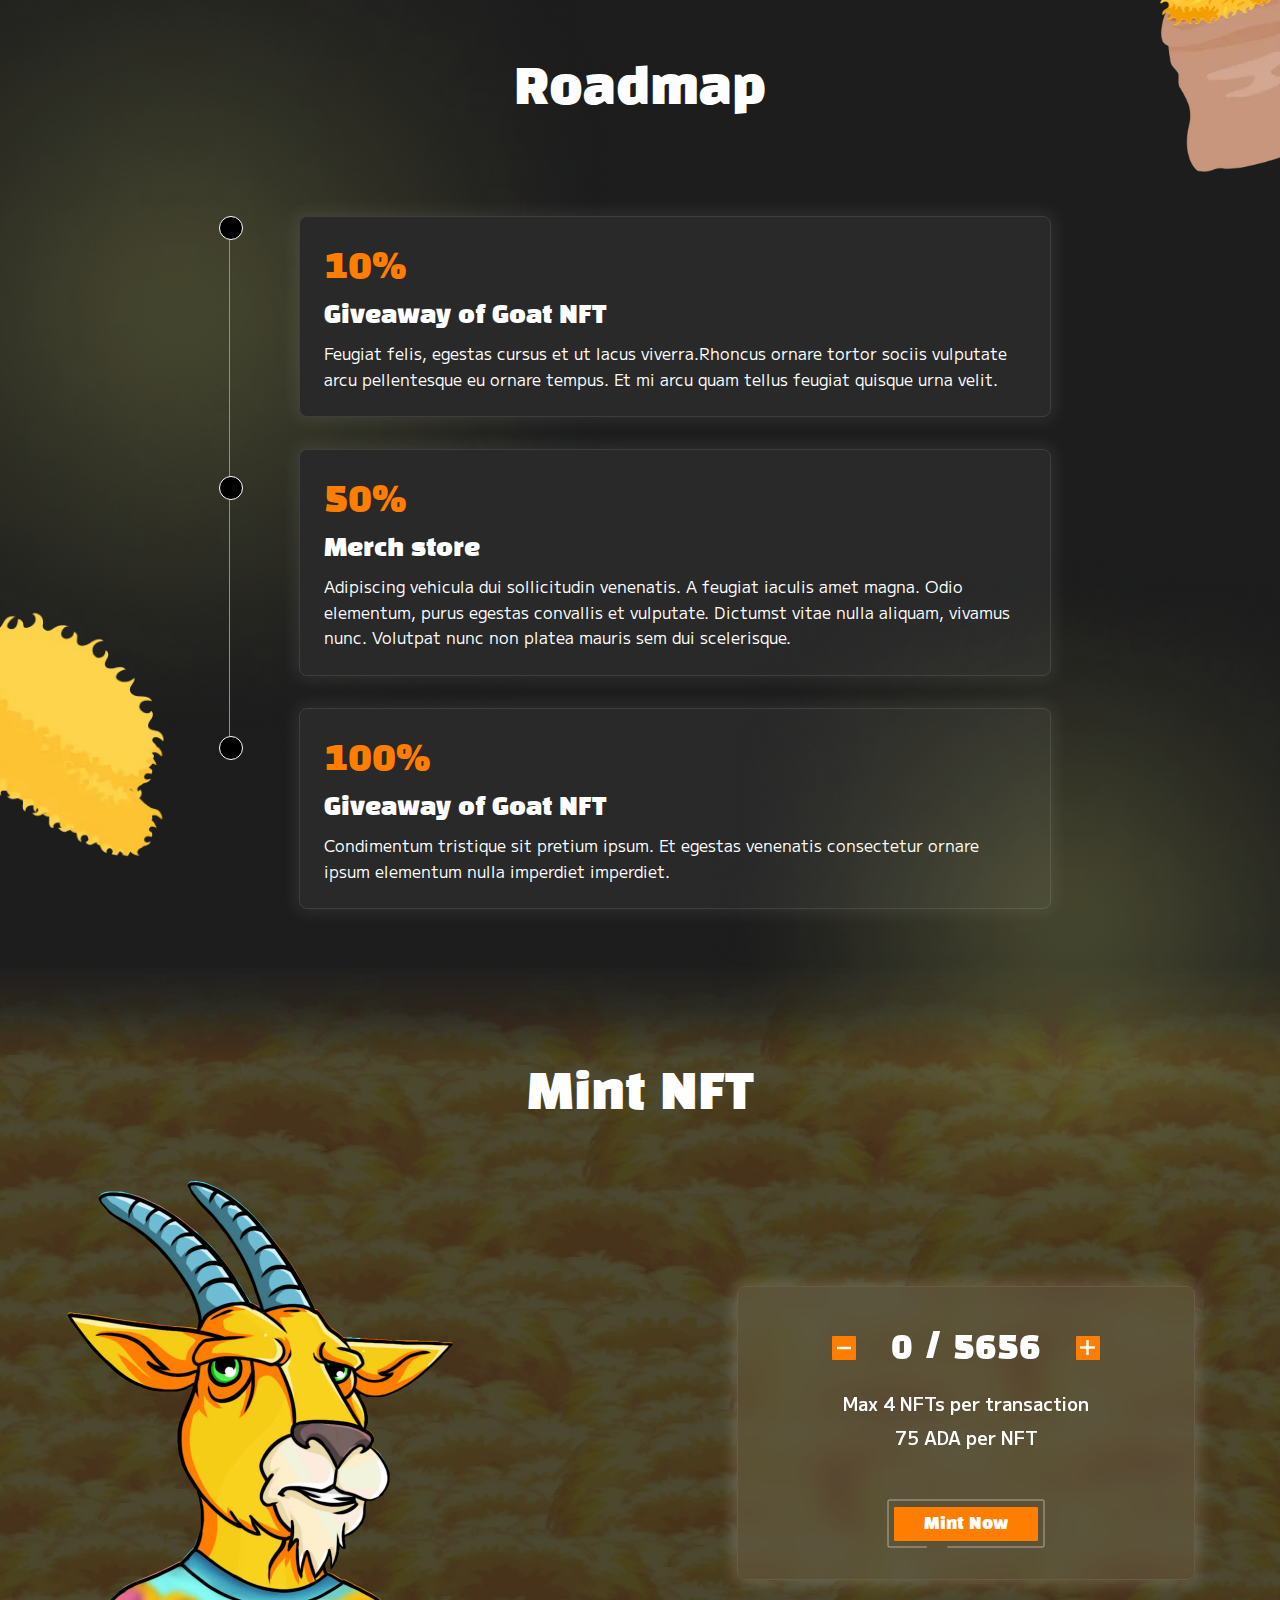
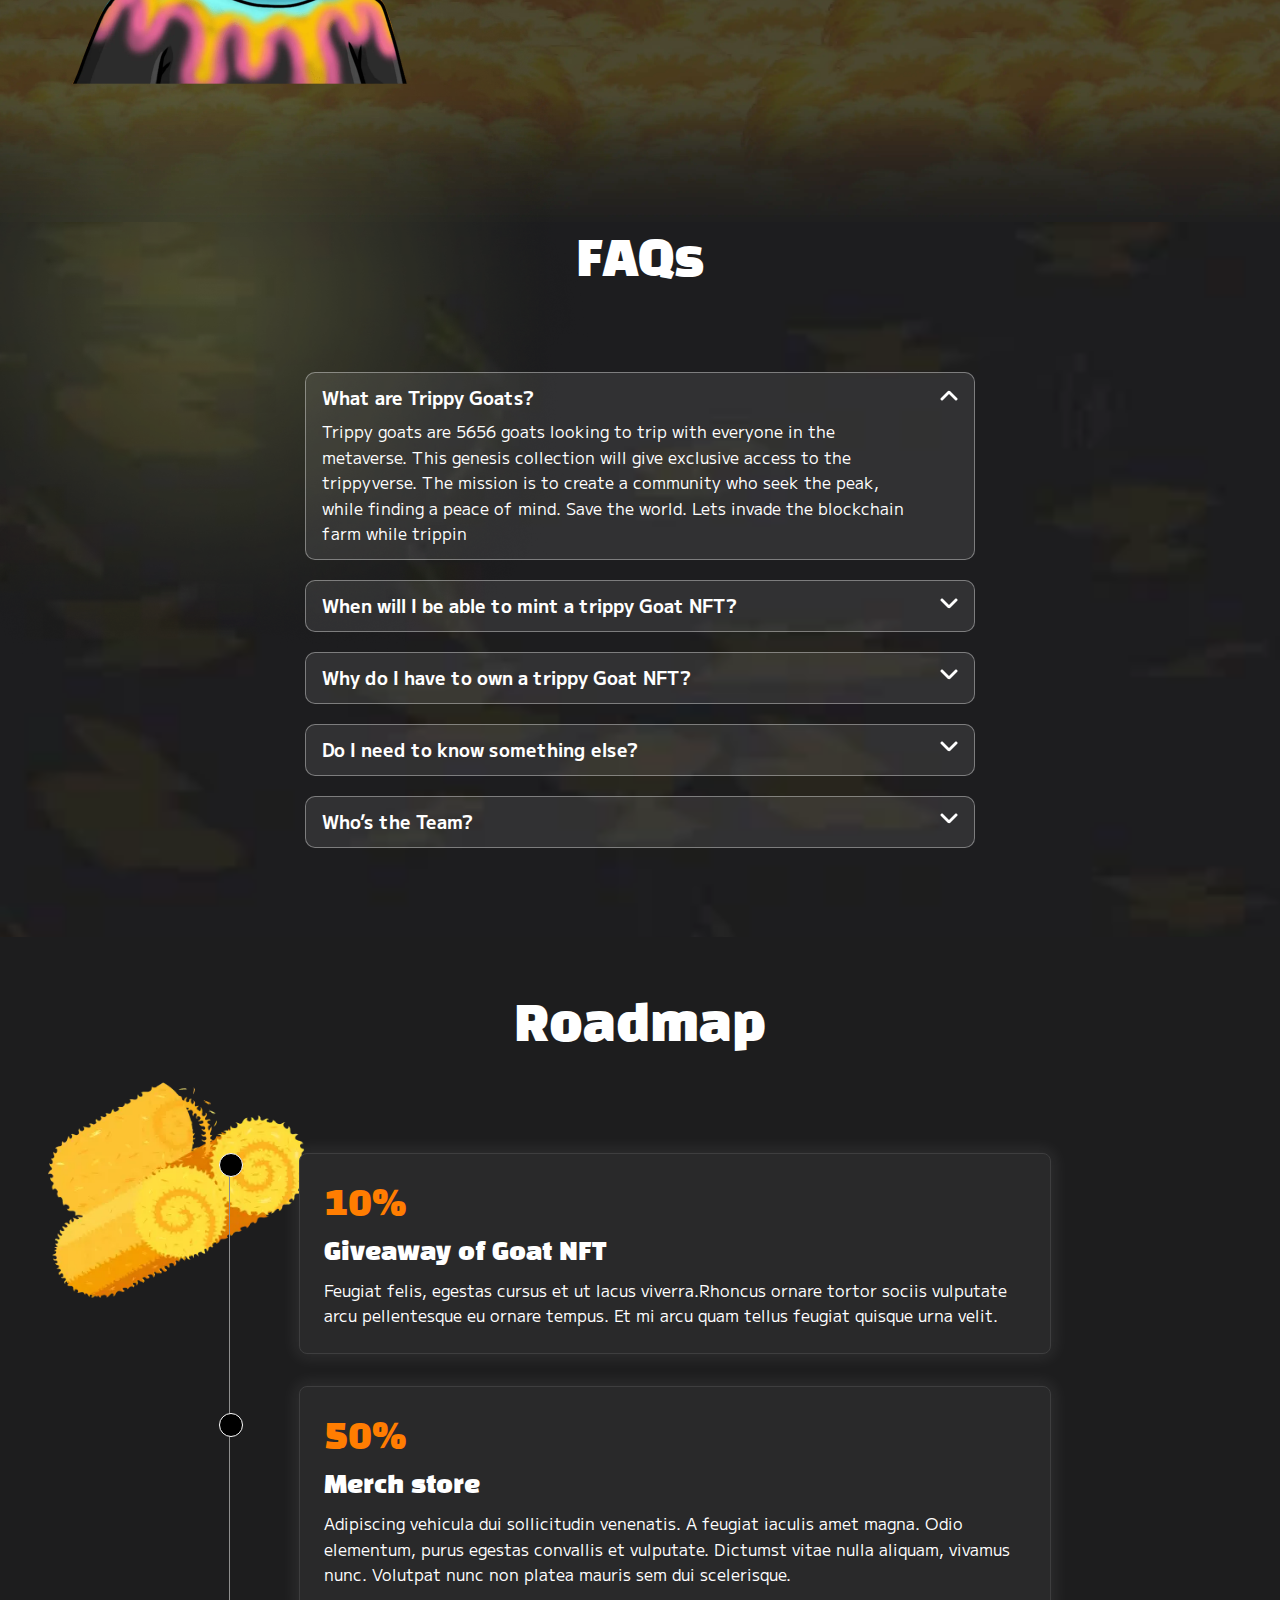
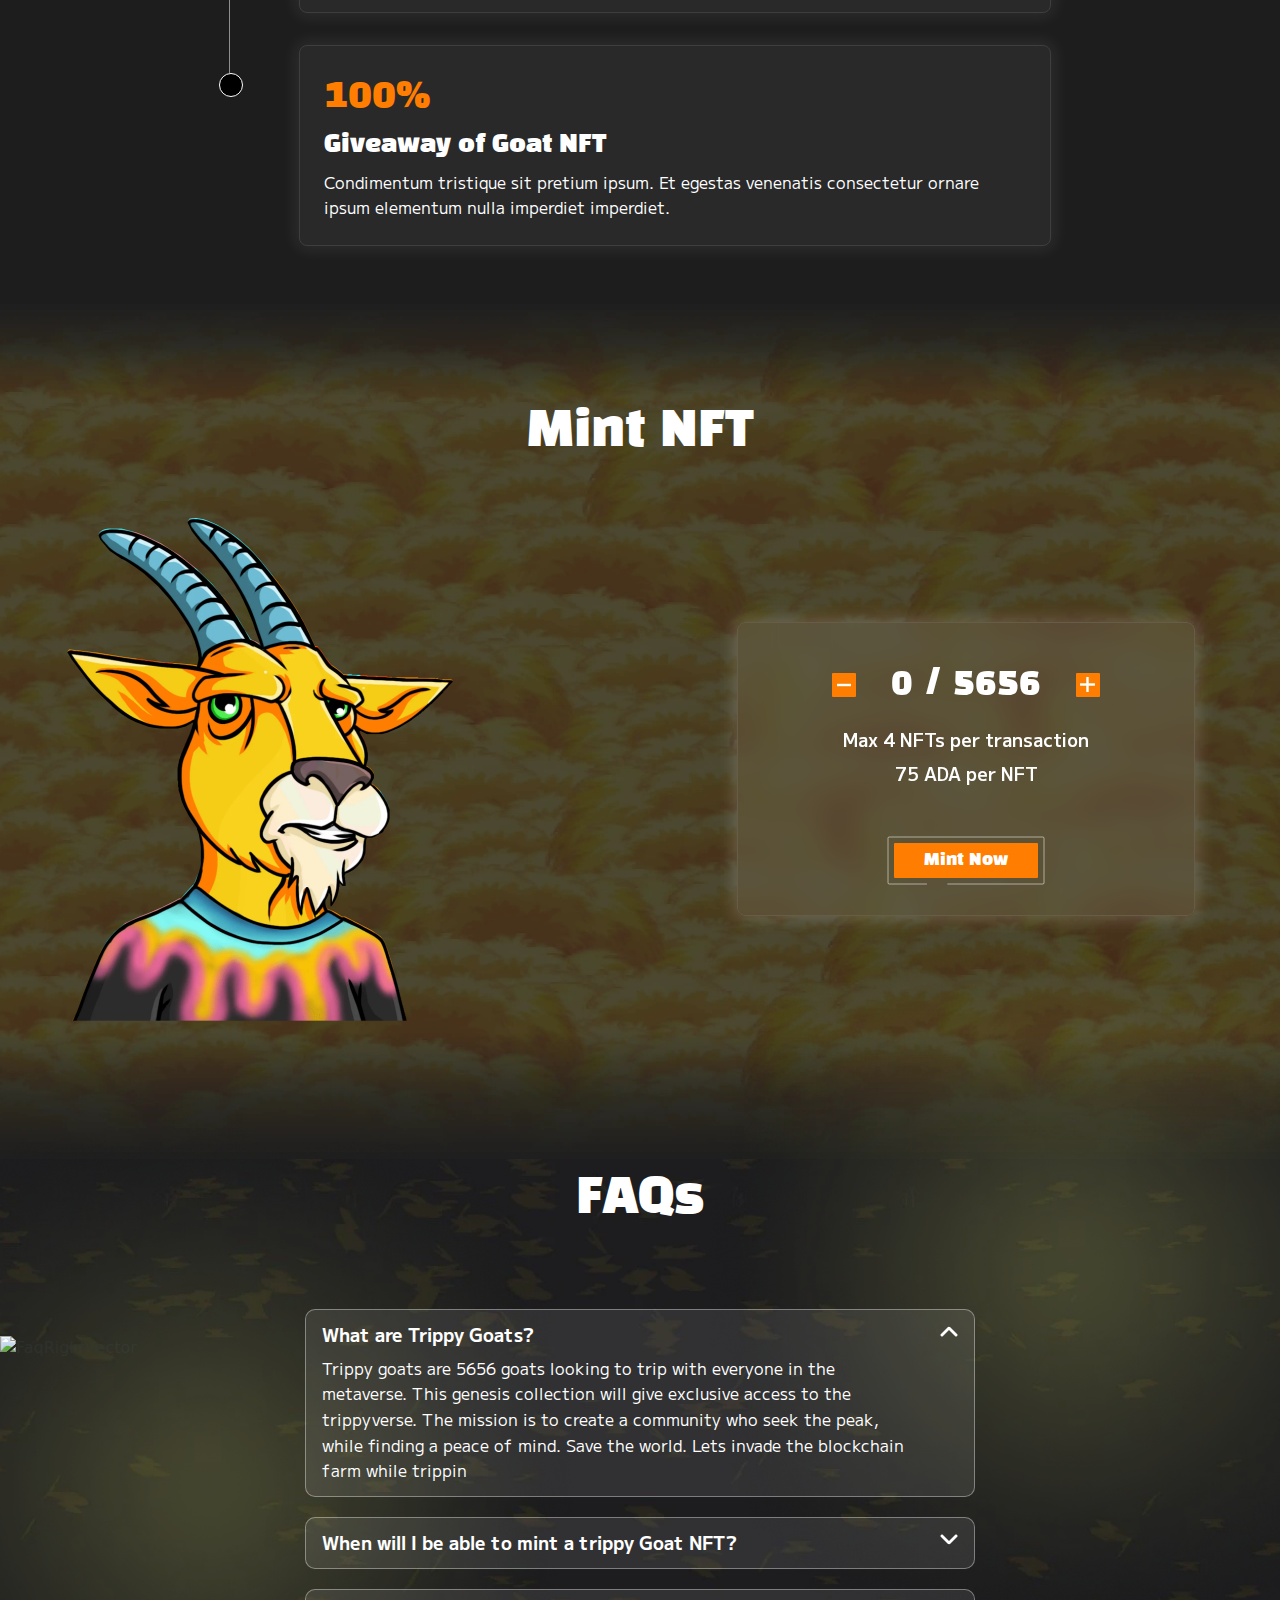
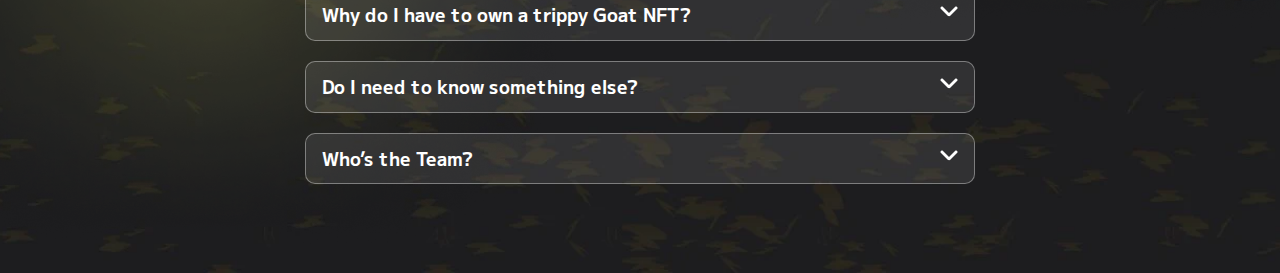
==== commit 447e174e: "merge code" ====
--- a/index2.html
+++ b/index2.html
@@ -1,23 +1,36 @@
 <!DOCTYPE html>
 <html lang="en">
+  <head>
+    <meta charset="utf-8" />
+    <meta name="viewport" content="width=device-width, initial-scale=1" />
+    <title>Bootstrap demo</title>
+    <link rel="stylesheet" href="./assets/css/lakshay.css" />
+    <link rel="stylesheet" href="./assets/css/index.css" />
+    <link rel="stylesheet" href="./assets/js/index.js" />
+    <link
+      href="https://cdn.jsdelivr.net/npm/bootstrap@5.3.3/dist/css/bootstrap.min.css"
+      rel="stylesheet"
+      integrity="sha384-QWTKZyjpPEjISv5WaRU9OFeRpok6YctnYmDr5pNlyT2bRjXh0JMhjY6hW+ALEwIH"
+      crossorigin="anonymous"
+    />
+  </head>
 
 <head>
-  <meta charset="utf-8" />
-  <meta name="viewport" content="width=device-width, initial-scale=1" />
+  <meta charset="utf-8">
+  <meta name="viewport" content="width=device-width, initial-scale=1">
   <title>Bootstrap demo</title>
-  <link rel="stylesheet" href="./assets/css/lakshay.css" />
-  <link rel="stylesheet" href="./assets/css/index.css" />
-  <link rel="stylesheet" href="./assets/js/index.js" />
+  <link rel="stylesheet" href="./assets/css/lakshay.css">
+  <link rel="stylesheet" href="./assets/css/index.css">
+  <link rel="stylesheet" href="./assets/js/index.js">
   <link href="https://cdn.jsdelivr.net/npm/bootstrap@5.3.3/dist/css/bootstrap.min.css" rel="stylesheet"
-    integrity="sha384-QWTKZyjpPEjISv5WaRU9OFeRpok6YctnYmDr5pNlyT2bRjXh0JMhjY6hW+ALEwIH" crossorigin="anonymous" />
+    integrity="sha384-QWTKZyjpPEjISv5WaRU9OFeRpok6YctnYmDr5pNlyT2bRjXh0JMhjY6hW+ALEwIH" crossorigin="anonymous">
 </head>
 
 <body>
-
   <div class="overflow-hidden">
 
     <!------------------------------------------- Roadmap -------------------------------------------------------------->
-    <Section class="bg_black roadmap_sec_p position-relative">
+    <Section class="bg_black roadmap_sec_p position-relative"id="roadmap">
 
       <img class="roadmap_right_ellipse position-absolute" src="./assets/images/webp/RoadmapRightEllipse.webp"
         alt="RoadmapRightEllipse">
@@ -113,7 +126,7 @@
     </section>
 
     <!----------------------------------------------------- Faq Section ---------------------------------------------------->
-    <section class="faq_bg -mt_1">
+    <section class="faq_bg -mt_1"id="faq">
       <div class="max_width position-relative">
 
         <img class="position-absolute faq_right_ellipse" src="./assets/images/webp/FaqRightEllipse.webp"
@@ -207,16 +220,348 @@
 
           </div>
         </div>
-
+      
+          <!------------------------------------------- Roadmap -------------------------------------------------------------->
+          <section class="bg_black roadmap_sec_p">
+            <div class="custom_container">
+              <h2
+                class="ff_black_han_sans text-center lh_125 fs_2xl text-white mb-0 md-sm-4 mb-lg-5"
+              >
+                Roadmap
+              </h2>
+              <div
+                class="pt-md-5 pt-4 d-flex align-items-center justify-content-center"
+              >
+                <div class="d-flex position-relative">
+                  <div class="timeline">
+                    <div class="timeline_dot position-absolute dot1"></div>
+                    <div class="timeline_dot position-absolute dot2"></div>
+                    <div class="timeline_dot position-absolute dot3"></div>
+                  </div>
+
+                  <div class="flex flex-column">
+                    <!-------------------------------- Percentage card {10%} ---------------------------------------->
+                    <div class="percentage_card">
+                      <h3
+                        class="ff_black_han_sans fs_xl mb-0 text_orange lh_125"
+                      >
+                        10%
+                      </h3>
+                      <p
+                        class="ff_black_han_sans fs_sm mb-0 text-white lh_125 pt_10"
+                      >
+                        Giveaway of Goat NFT
+                      </p>
+                      <p
+                        class="text-white lh_160 ff_mplus mb-0 fw-normal pt_10"
+                      >
+                        Feugiat felis, egestas cursus et ut lacus
+                        viverra.Rhoncus ornare tortor sociis vulputate arcu
+                        pellentesque eu ornare tempus. Et mi arcu quam tellus
+                        feugiat quisque urna velit.
+                      </p>
+                    </div>
+                    <!-------------------------------- Percentage card {50%} ---------------------------------------->
+                    <div class="percentage_card mt_8">
+                      <h3
+                        class="ff_black_han_sans fs_xl mb-0 text_orange lh_125"
+                      >
+                        50%
+                      </h3>
+                      <p
+                        class="ff_black_han_sans fs_sm mb-0 text-white lh_125 pt_10"
+                      >
+                        Merch store
+                      </p>
+                      <p
+                        class="text-white lh_160 ff_mplus mb-0 fw-normal pt_10"
+                      >
+                        Adipiscing vehicula dui sollicitudin venenatis. A
+                        feugiat iaculis amet magna. Odio elementum, purus
+                        egestas convallis et vulputate. Dictumst vitae nulla
+                        aliquam, vivamus nunc. Volutpat nunc non platea mauris
+                        sem dui scelerisque.
+                      </p>
+                    </div>
+                    <!-------------------------------- Percentage card {100%} ---------------------------------------->
+                    <div class="percentage_card mt_8">
+                      <h3
+                        class="ff_black_han_sans fs_xl mb-0 text_orange lh_125"
+                      >
+                        100%
+                      </h3>
+                      <p
+                        class="ff_black_han_sans fs_sm mb-0 text-white lh_125 pt_10"
+                      >
+                        Giveaway of Goat NFT
+                      </p>
+                      <p
+                        class="text-white lh_160 ff_mplus mb-0 fw-normal pt_10"
+                      >
+                        Condimentum tristique sit pretium ipsum. Et egestas
+                        venenatis consectetur ornare ipsum elementum nulla
+                        imperdiet imperdiet.
+                      </p>
+                    </div>
+                  </div>
+                </div>
+              </div>
+            </div>
+          </section>
+
+          <!------------------------------------------------- Mint NFT Section---------------------------------------------------->
+          <section class="position-relative -mt_1">
+            <div class="nft_bg mint_now_section">
+              <div class="custom_container position-relative z-3">
+                <h2
+                  class="ff_black_han_sans fs_2xl mb-0 pb-md-2 text-white text-center fw-normal lh_125"
+                >
+                  Mint NFT
+                </h2>
+                <div
+                  class="row gap-3 gap-sm-4 gap-md-0 justify-content-between align-items-center mt-3 mt-sm-4 mt-md-5"
+                >
+                  <!---------------- img ----------------->
+                  <div
+                    class="col-md-5 d-flex align-items-center justify-content-center"
+                  >
+                    <img
+                      class="nft_goat_img w-100"
+                      src="./assets/images/webp/NftGoat.webp"
+                      alt="NftGoat"
+                    />
+                  </div>
+                  <!----------------------------- counter box ---------------------------->
+                  <div
+                    class="col-md-6 d-flex align-items-center justify-content-center"
+                  >
+                    <div class="counterbox w-100">
+                      <!----------------------- counter  -------------------------------->
+                      <div
+                        class="counter d-flex align-items-center justify-content-center counter_gap mb-3"
+                      >
+                        <img
+                          class="counterbtn"
+                          src="./assets/images/webp/DecrementBtn.webp"
+                          alt="DecrementBtn"
+                        />
+
+                        <span
+                          id="count"
+                          class="text-white ff_black_han_sans fs_lg lh_125 fw-normal"
+                          >0 / 5656</span
+                        >
+
+                        <img
+                          class="counterbtn"
+                          id="incrementBtn"
+                          src="./assets/images/webp/IncrementBtn.webp"
+                          alt="IncrementBtn"
+                        />
+                      </div>
+
+                      <p
+                        class="text-white fs_2xsm ff_mplus lh_144 mb-2 text-center fw-semibold pt-1"
+                      >
+                        Max 4 NFTs per transaction
+                      </p>
+                      <p
+                        class="text-white fs_2xsm ff_mplus lh_144 pb-5 mb-0 text-center fw-semibold"
+                      >
+                        75 ADA per NFT
+                      </p>
+
+                      <div
+                        class="d-flex align-items-center justify-content-center position-relative mt-2"
+                      >
+                        <img
+                          class="position-absolute"
+                          src="./assets/images/svg/MintNowBorder.svg"
+                          alt="MintNowBorder"
+                        />
+                        <button
+                          class="ff_black_han_sans fs_3xsm lh_150 mint_now_btn text-white z-3"
+                        >
+                          Mint Now
+                        </button>
+                      </div>
+                    </div>
+                  </div>
+                </div>
+              </div>
+            </div>
+          </section>
+
+          <!----------------------------------------------------- Faq Section ---------------------------------------------------->
+          <section class="faq_bg -mt_1">
+            <div class="max_width position-relative">
+              <img
+                class="position-absolute faq_right_ellipse"
+                src="./assets/images/webp/FaqRightEllipse.webp"
+                alt="FaqLeftEllipse"
+              />
+              <img
+                class="position-absolute faq_left_vector"
+                src="./assets/images/webp/FaqRightVector.webp"
+                alt="FaqRightVector"
+              />
+              <img
+                class="position-absolute faq_left_ellipse"
+                src="./assets/images/webp/FaqLeftEllipse.webp"
+                alt="FaqLeftEllipse"
+              />
+
+              <div class="custome_container position-relative z-3">
+                <div class="pt-2 text-center">
+                  <h2
+                    class="text-white fs_2xl mb-0 lh_125 ff_black_han_sans fw-normal pt-1"
+                  >
+                    FAQs
+                  </h2>
+                </div>
+
+                <div class="mx-auto accordion_width accordion_padding">
+                  <div class="mb-0">
+                    <button
+                      class="accordion active btn1 d-flex justify-content-between"
+                    >
+                      <span class="ff_mplus fs_2xsm lh_144 fw-bold"
+                        >What are Trippy Goats?</span
+                      >
+                      <span
+                        ><img
+                          class="accordion_arrow"
+                          src="./assets/images/png/AccordionArrow.png"
+                          alt="AccordionArrow"
+                      /></span>
+                    </button>
+                    <div class="panel">
+                      <p class="ff_mplus fs_3xsm fw-normal lh_160 mb-1 pb-2">
+                        Trippy goats are 5656 goats looking to trip with
+                        everyone in the metaverse. This genesis collection will
+                        give exclusive access to the trippyverse. The mission is
+                        to create a community who seek the peak, while finding a
+                        peace of mind. Save the world. Lets invade the
+                        blockchain farm while trippin
+                      </p>
+                    </div>
+                  </div>
+
+                  <div class="mt-3 pt-1">
+                    <button
+                      class="accordion d-flex justify-content-between btn1"
+                    >
+                      <span class="ff_mplus fs_2xsm lh_144 fw-bold"
+                        >When will I be able to mint a trippy Goat NFT?</span
+                      >
+                      <span
+                        ><img
+                          class="accordion_arrow"
+                          src="./assets/images/png/AccordionArrow.png"
+                          alt="AccordionArrow"
+                      /></span>
+                    </button>
+                    <div class="panel">
+                      <p class="ff_mplus fs_3xsm fw-normal lh_160 mb-1 pb-2">
+                        Trippy goats are 5656 goats looking to trip with
+                        everyone in the metaverse. This genesis collection will
+                        give exclusive access to the trippyverse. The mission is
+                        to create a community who seek the peak, while finding a
+                        peace of mind. Save the world. Lets invade the
+                        blockchain farm while trippin
+                      </p>
+                    </div>
+                  </div>
+
+                  <div class="mt-3 pt-1">
+                    <button
+                      class="accordion d-flex justify-content-between btn1"
+                    >
+                      <span class="ff_mplus fs_2xsm lh_144 fw-bold"
+                        >Why do I have to own a trippy Goat NFT?</span
+                      >
+                      <span
+                        ><img
+                          class="accordion_arrow"
+                          src="./assets/images/png/AccordionArrow.png"
+                          alt="AccordionArrow"
+                      /></span>
+                    </button>
+                    <div class="panel">
+                      <p class="ff_mplus fs_3xsm fw-normal lh_160 mb-1 pb-2">
+                        Trippy goats are 5656 goats looking to trip with
+                        everyone in the metaverse. This genesis collection will
+                        give exclusive access to the trippyverse. The mission is
+                        to create a community who seek the peak, while finding a
+                        peace of mind. Save the world. Lets invade the
+                        blockchain farm while trippin
+                      </p>
+                    </div>
+                  </div>
+
+                  <div class="mt-3 pt-1">
+                    <button
+                      class="accordion d-flex justify-content-between btn1"
+                    >
+                      <span class="ff_mplus fs_2xsm lh_144 fw-bold"
+                        >Do I need to know something else?</span
+                      >
+                      <span
+                        ><img
+                          class="accordion_arrow"
+                          src="./assets/images/png/AccordionArrow.png"
+                          alt="AccordionArrow"
+                      /></span>
+                    </button>
+                    <div class="panel">
+                      <p class="ff_mplus fs_3xsm fw-normal lh_160 mb-1 pb-2">
+                        Trippy goats are 5656 goats looking to trip with
+                        everyone in the metaverse. This genesis collection will
+                        give exclusive access to the trippyverse. The mission is
+                        to create a community who seek the peak, while finding a
+                        peace of mind. Save the world. Lets invade the
+                        blockchain farm while trippin
+                      </p>
+                    </div>
+                  </div>
+
+                  <div class="mt-3 pt-1">
+                    <button
+                      class="accordion d-flex justify-content-between btn1"
+                    >
+                      <span class="ff_mplus fs_2xsm lh_144 fw-bold"
+                        >Who’s the Team?</span
+                      >
+                      <span
+                        ><img
+                          class="accordion_arrow"
+                          src="./assets/images/png/AccordionArrow.png"
+                          alt="AccordionArrow"
+                      /></span>
+                    </button>
+                    <div class="panel">
+                      <p class="ff_mplus fs_3xsm fw-normal lh_160 mb-1 pb-2">
+                        Trippy goats are 5656 goats looking to trip with
+                        everyone in the metaverse. This genesis collection will
+                        give exclusive access to the trippyverse. The mission is
+                        to create a community who seek the peak, while finding a
+                        peace of mind. Save the world. Lets invade the
+                        blockchain farm while trippin
+                      </p>
+                    </div>
+                  </div>
+                </div>
+              </div>
+            </div>
+          </section>
+        
       </div>
     </section>
-
-  </div>
-
-  <script src="https://cdn.jsdelivr.net/npm/bootstrap@5.3.3/dist/js/bootstrap.bundle.min.js"
-    integrity="sha384-YvpcrYf0tY3lHB60NNkmXc5s9fDVZLESaAA55NDzOxhy9GkcIdslK1eN7N6jIeHz"
-    crossorigin="anonymous"></script>
-  <script src="./assets/js/index.js"></script>
-</body>
-
-</html>+    <script
+      src="https://cdn.jsdelivr.net/npm/bootstrap@5.3.3/dist/js/bootstrap.bundle.min.js"
+      integrity="sha384-YvpcrYf0tY3lHB60NNkmXc5s9fDVZLESaAA55NDzOxhy9GkcIdslK1eN7N6jIeHz"
+      crossorigin="anonymous"
+    ></script>
+    <script src="./assets/js/index.js"></script>
+  </body>
+</html>
--- a/assets/css/lakshay.css
+++ b/assets/css/lakshay.css
@@ -6,7 +6,7 @@
 }
 
 .-mt_1 {
-  margin-top: -2px;
+  margin-top: -2px !important;
 }
 
 .bg_black {
@@ -31,21 +31,21 @@
 }
 
 .roadmap_right_ellipse {
-    top: -20%;
-    left: -25%;
-    max-width: 1000px;
+  top: -20%;
+  left: -25%;
+  max-width: 1000px;
 }
 
 .roadmap_left_vector {
-    top: 60%;
-    left: -5%;
-    max-width: 258px;
+  top: 60%;
+  left: -5%;
+  max-width: 258px;
 }
 
 .roadmap_right_vector {
-    top: -7%;
-    right: -5%;
-    max-width: 210px;
+  top: -7%;
+  right: -5%;
+  max-width: 210px;
 }
 
 .min_h_652px {
@@ -270,16 +270,16 @@
   }
 }
 
-@media (max-width:1023.98px) {
-    .mint_now_section {
-        padding: 80px 0px;
-    }
-
-    .roadmap_left_vector {
-        top: 60%;
-        left: -5%;
-        max-width: 200px;
-    }
+@media (max-width: 1023.98px) {
+  .mint_now_section {
+    padding: 80px 0px;
+  }
+
+  .roadmap_left_vector {
+    top: 60%;
+    left: -5%;
+    max-width: 200px;
+  }
 }
 
 @media (max-width: 991.98px) {
@@ -291,23 +291,23 @@
     padding: 60px 0;
   }
 
-    .faq_left_vector {
-        max-width: 150px !important;
-        left: 0%;
-        top: -2%;
-    }
-
-    .roadmap_right_ellipse {
-        top: -20%;
-        left: -25%;
-        max-width: 700px;
-    }
-
-    .roadmap_right_vector {
-        top: -5%;
-        right: -5%;
-        max-width: 170px;
-    }
+  .faq_left_vector {
+    max-width: 150px !important;
+    left: 0%;
+    top: -2%;
+  }
+
+  .roadmap_right_ellipse {
+    top: -20%;
+    left: -25%;
+    max-width: 700px;
+  }
+
+  .roadmap_right_vector {
+    top: -5%;
+    right: -5%;
+    max-width: 170px;
+  }
 }
 
 @media (max-width: 767.98px) {
@@ -329,17 +329,17 @@
     top: -2%;
   }
 
-    .percentage_card {
-        margin-left: 48px;
-    }
-
-    .roadmap_right_vector {
-        display: none;
-    }
-
-    .roadmap_left_vector {
-        display: none;
-    }
+  .percentage_card {
+    margin-left: 48px;
+  }
+
+  .roadmap_right_vector {
+    display: none;
+  }
+
+  .roadmap_left_vector {
+    display: none;
+  }
 }
 
 @media (max-width: 575.98px) {
@@ -374,13 +374,13 @@
     top: 20%;
   }
 
-    .percentage_card {
-        margin-left: 24px;
-    }
-
-    .roadmap_right_ellipse {
-        top: -10%;
-        left: -35%;
-        max-width: 500px;
-    }
-}
+  .percentage_card {
+    margin-left: 24px;
+  }
+
+  .roadmap_right_ellipse {
+    top: -10%;
+    left: -35%;
+    max-width: 500px;
+  }
+}
--- a/assets/css/index.css
+++ b/assets/css/index.css
@@ -50,6 +50,9 @@
 .fs_4xsm {
   font-size: var(--fs-4xsm);
 }
+.fs_20 {
+  font-size: 20px;
+}
 
 /* --------------------font families---------- */
 .ff_mplus {
@@ -70,6 +73,31 @@
   :root {
     --fs-3xl: 44px;
     --fs-2xl: 38px;
+    --fs-xl: 39px;
+    --fs-lg: 30px;
+    --fs-md: 28px;
+    --fs-sm: 20px;
+    --fs-xsm: 18px;
+    --fs-2xsm: 16px;
+    --fs-3xsm: 14px;
+    --fs-4xsm: 10px;
+  }
+}
+@media (max-width: 768.98px) {
+  :root {
+    --fs-3xl: 40px;
+    --fs-2xl: 34px;
+    --fs-xl: 36px;
+    --fs-lg: 26px;
+    --fs-md: 30px;
+    --fs-sm: 22px;
+    --fs-xsm: 18px;
+  }
+}
+@media (max-width: 992px) {
+  :root {
+    --fs-3xl: 44px;
+    --fs-2xl: 38px;
     --fs-xl: 40px;
     --fs-lg: 30px;
     --fs-md: 34px;
--- a/assets/css/lakshay.css
+++ b/assets/css/lakshay.css
@@ -6,7 +6,7 @@
 }
 
 .-mt_1 {
-  margin-top: -2px;
+  margin-top: -2px !important;
 }
 
 .bg_black {
@@ -31,21 +31,21 @@
 }
 
 .roadmap_right_ellipse {
-    top: -20%;
-    left: -25%;
-    max-width: 1000px;
+  top: -20%;
+  left: -25%;
+  max-width: 1000px;
 }
 
 .roadmap_left_vector {
-    top: 60%;
-    left: -5%;
-    max-width: 258px;
+  top: 60%;
+  left: -5%;
+  max-width: 258px;
 }
 
 .roadmap_right_vector {
-    top: -7%;
-    right: -5%;
-    max-width: 210px;
+  top: -7%;
+  right: -5%;
+  max-width: 210px;
 }
 
 .min_h_652px {
@@ -270,16 +270,16 @@
   }
 }
 
-@media (max-width:1023.98px) {
-    .mint_now_section {
-        padding: 80px 0px;
-    }
-
-    .roadmap_left_vector {
-        top: 60%;
-        left: -5%;
-        max-width: 200px;
-    }
+@media (max-width: 1023.98px) {
+  .mint_now_section {
+    padding: 80px 0px;
+  }
+
+  .roadmap_left_vector {
+    top: 60%;
+    left: -5%;
+    max-width: 200px;
+  }
 }
 
 @media (max-width: 991.98px) {
@@ -291,23 +291,23 @@
     padding: 60px 0;
   }
 
-    .faq_left_vector {
-        max-width: 150px !important;
-        left: 0%;
-        top: -2%;
-    }
-
-    .roadmap_right_ellipse {
-        top: -20%;
-        left: -25%;
-        max-width: 700px;
-    }
-
-    .roadmap_right_vector {
-        top: -5%;
-        right: -5%;
-        max-width: 170px;
-    }
+  .faq_left_vector {
+    max-width: 150px !important;
+    left: 0%;
+    top: -2%;
+  }
+
+  .roadmap_right_ellipse {
+    top: -20%;
+    left: -25%;
+    max-width: 700px;
+  }
+
+  .roadmap_right_vector {
+    top: -5%;
+    right: -5%;
+    max-width: 170px;
+  }
 }
 
 @media (max-width: 767.98px) {
@@ -329,17 +329,17 @@
     top: -2%;
   }
 
-    .percentage_card {
-        margin-left: 48px;
-    }
-
-    .roadmap_right_vector {
-        display: none;
-    }
-
-    .roadmap_left_vector {
-        display: none;
-    }
+  .percentage_card {
+    margin-left: 48px;
+  }
+
+  .roadmap_right_vector {
+    display: none;
+  }
+
+  .roadmap_left_vector {
+    display: none;
+  }
 }
 
 @media (max-width: 575.98px) {
@@ -374,13 +374,13 @@
     top: 20%;
   }
 
-    .percentage_card {
-        margin-left: 24px;
-    }
-
-    .roadmap_right_ellipse {
-        top: -10%;
-        left: -35%;
-        max-width: 500px;
-    }
-}
+  .percentage_card {
+    margin-left: 24px;
+  }
+
+  .roadmap_right_ellipse {
+    top: -10%;
+    left: -35%;
+    max-width: 500px;
+  }
+}
--- a/assets/css/index.css
+++ b/assets/css/index.css
@@ -50,6 +50,9 @@
 .fs_4xsm {
   font-size: var(--fs-4xsm);
 }
+.fs_20 {
+  font-size: 20px;
+}
 
 /* --------------------font families---------- */
 .ff_mplus {
@@ -70,6 +73,31 @@
   :root {
     --fs-3xl: 44px;
     --fs-2xl: 38px;
+    --fs-xl: 39px;
+    --fs-lg: 30px;
+    --fs-md: 28px;
+    --fs-sm: 20px;
+    --fs-xsm: 18px;
+    --fs-2xsm: 16px;
+    --fs-3xsm: 14px;
+    --fs-4xsm: 10px;
+  }
+}
+@media (max-width: 768.98px) {
+  :root {
+    --fs-3xl: 40px;
+    --fs-2xl: 34px;
+    --fs-xl: 36px;
+    --fs-lg: 26px;
+    --fs-md: 30px;
+    --fs-sm: 22px;
+    --fs-xsm: 18px;
+  }
+}
+@media (max-width: 992px) {
+  :root {
+    --fs-3xl: 44px;
+    --fs-2xl: 38px;
     --fs-xl: 40px;
     --fs-lg: 30px;
     --fs-md: 34px;
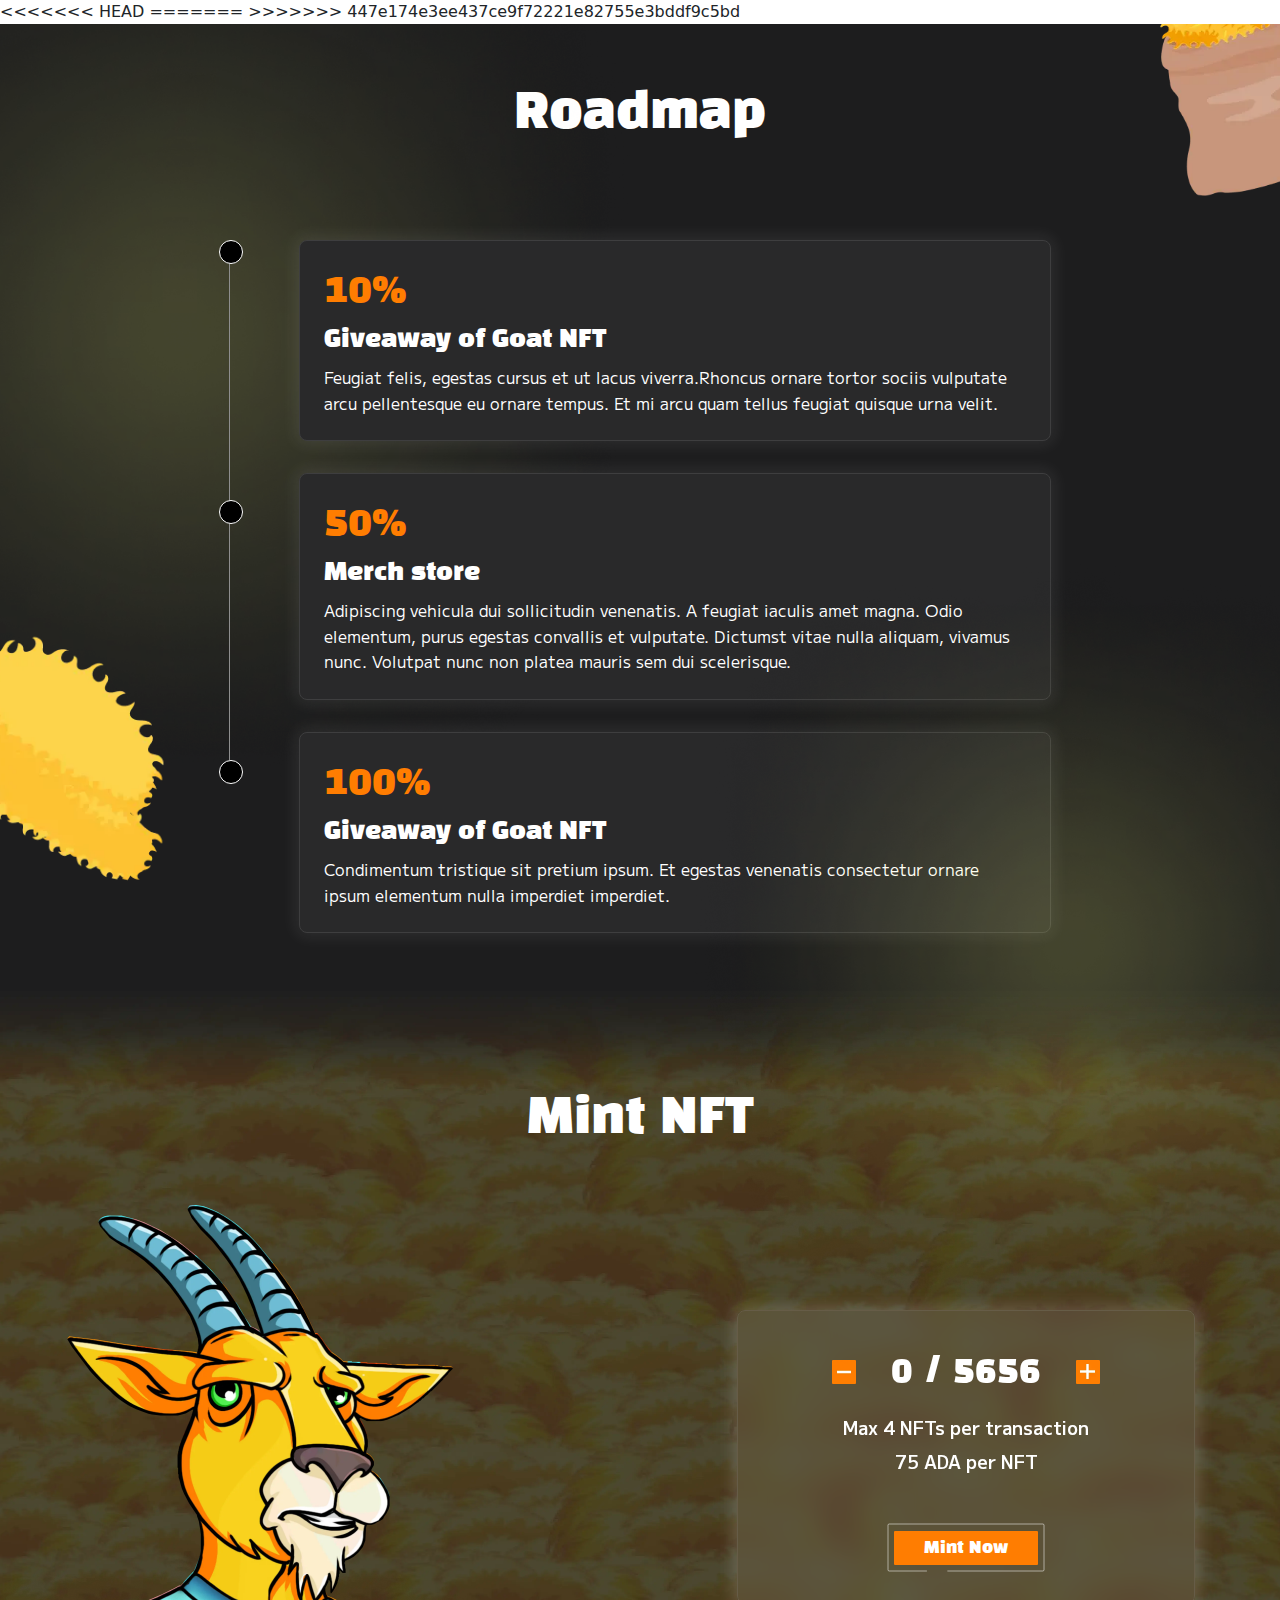
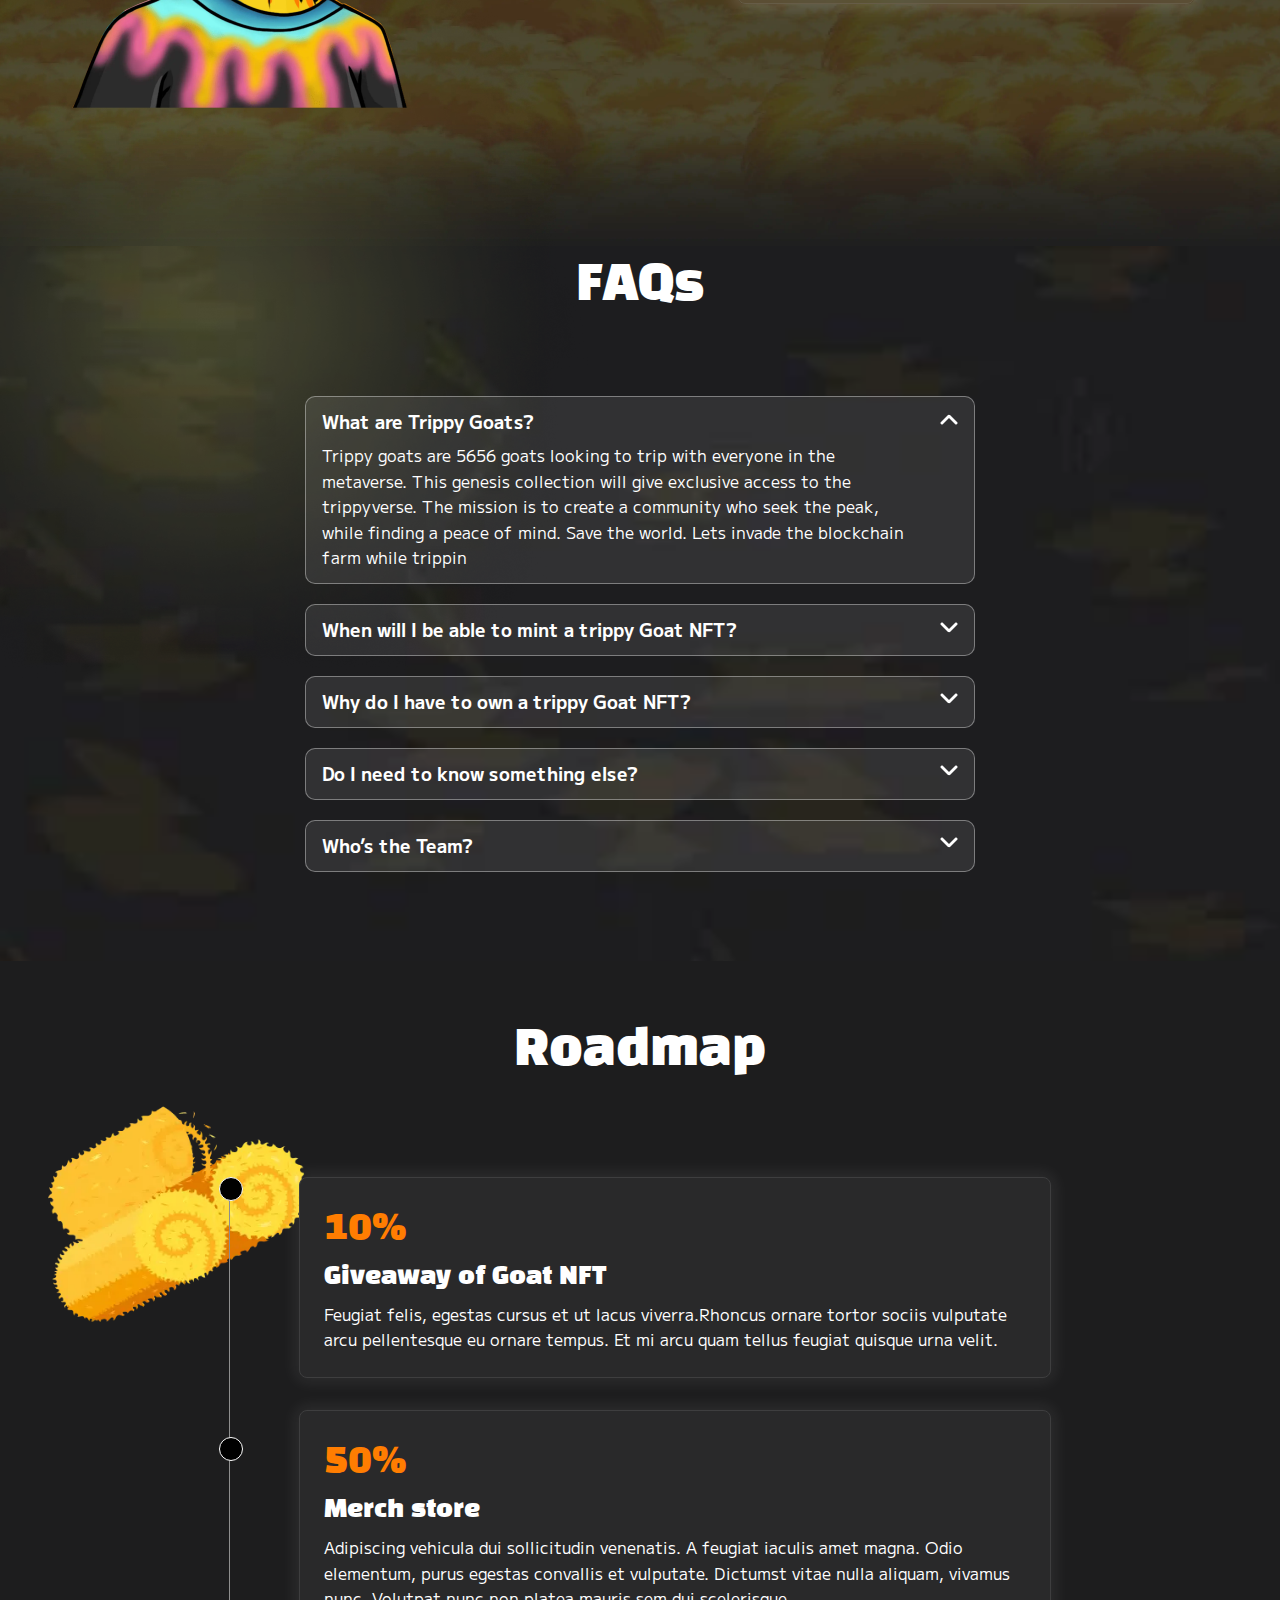
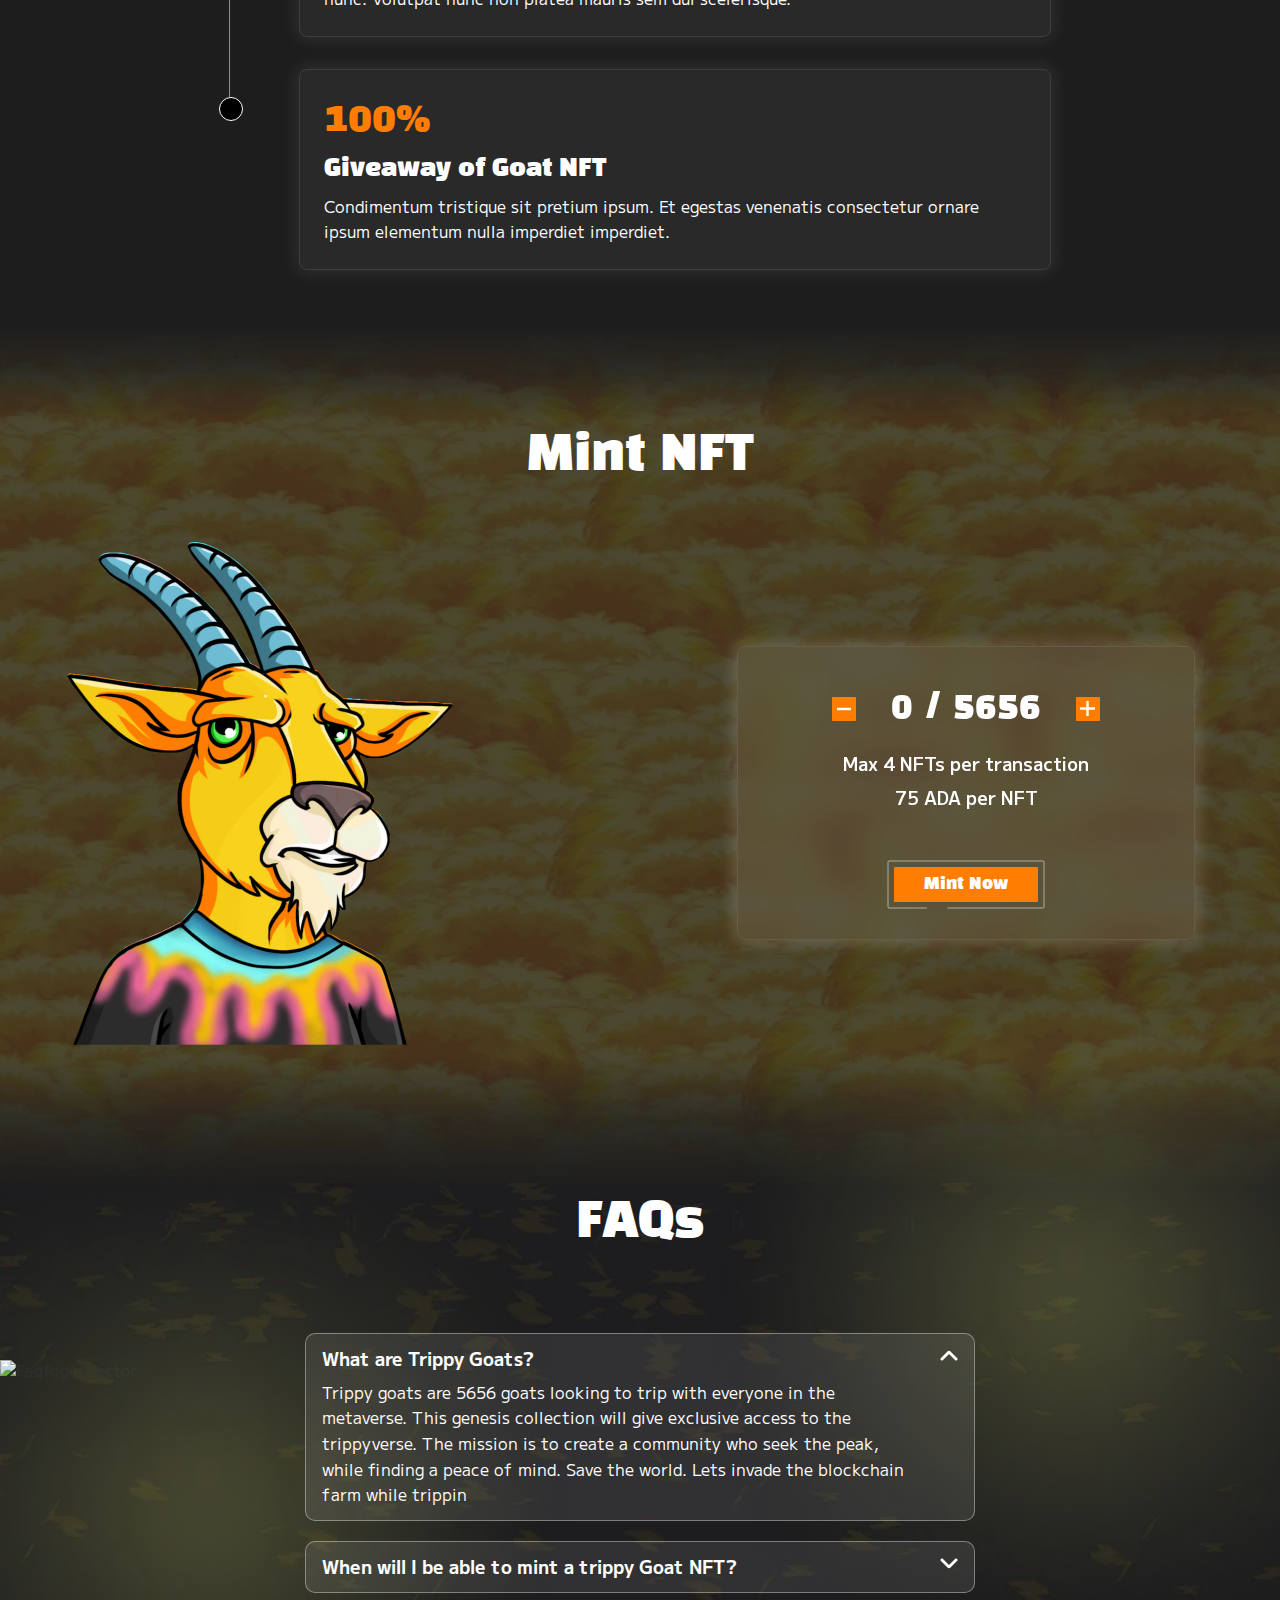
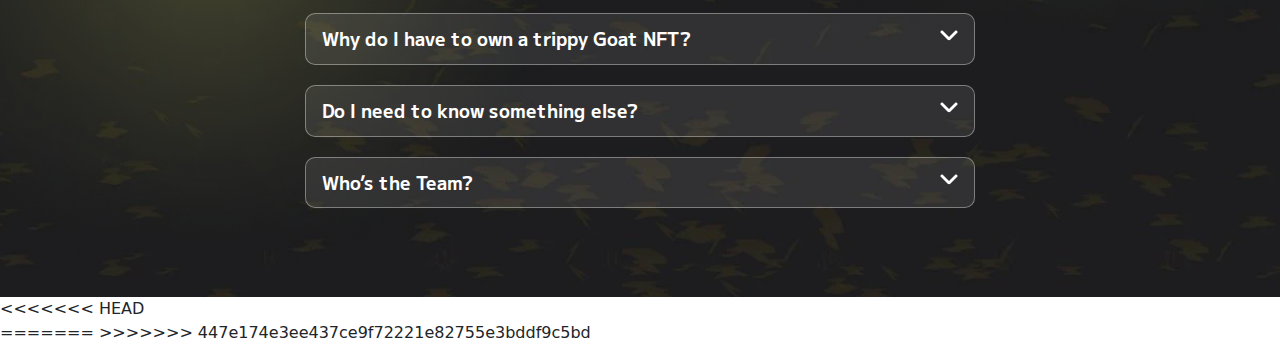
==== commit 3d55c38f: "pull" ====
--- a/index2.html
+++ b/index2.html
@@ -1,21 +1,21 @@
 <!DOCTYPE html>
 <html lang="en">
-  <head>
-    <meta charset="utf-8" />
-    <meta name="viewport" content="width=device-width, initial-scale=1" />
-    <title>Bootstrap demo</title>
-    <link rel="stylesheet" href="./assets/css/lakshay.css" />
-    <link rel="stylesheet" href="./assets/css/index.css" />
-    <link rel="stylesheet" href="./assets/js/index.js" />
-    <link
-      href="https://cdn.jsdelivr.net/npm/bootstrap@5.3.3/dist/css/bootstrap.min.css"
-      rel="stylesheet"
-      integrity="sha384-QWTKZyjpPEjISv5WaRU9OFeRpok6YctnYmDr5pNlyT2bRjXh0JMhjY6hW+ALEwIH"
-      crossorigin="anonymous"
-    />
-  </head>
 
 <head>
+<<<<<<< HEAD
+  <meta charset="utf-8" />
+  <meta name="viewport" content="width=device-width, initial-scale=1" />
+  <title>Bootstrap demo</title>
+  <link rel="stylesheet" href="./assets/css/lakshay.css" />
+  <link rel="stylesheet" href="./assets/css/index.css" />
+  <link rel="stylesheet" href="./assets/js/index.js" />
+  <link href="https://cdn.jsdelivr.net/npm/bootstrap@5.3.3/dist/css/bootstrap.min.css" rel="stylesheet"
+    integrity="sha384-QWTKZyjpPEjISv5WaRU9OFeRpok6YctnYmDr5pNlyT2bRjXh0JMhjY6hW+ALEwIH" crossorigin="anonymous" />
+</head>
+
+<body>
+
+=======
   <meta charset="utf-8">
   <meta name="viewport" content="width=device-width, initial-scale=1">
   <title>Bootstrap demo</title>
@@ -27,6 +27,7 @@
 </head>
 
 <body>
+>>>>>>> 447e174e3ee437ce9f72221e82755e3bddf9c5bd
   <div class="overflow-hidden">
 
     <!------------------------------------------- Roadmap -------------------------------------------------------------->
@@ -557,6 +558,18 @@
         
       </div>
     </section>
+<<<<<<< HEAD
+
+  </div>
+
+  <script src="https://cdn.jsdelivr.net/npm/bootstrap@5.3.3/dist/js/bootstrap.bundle.min.js"
+    integrity="sha384-YvpcrYf0tY3lHB60NNkmXc5s9fDVZLESaAA55NDzOxhy9GkcIdslK1eN7N6jIeHz"
+    crossorigin="anonymous"></script>
+  <script src="./assets/js/index.js"></script>
+</body>
+
+</html>
+=======
     <script
       src="https://cdn.jsdelivr.net/npm/bootstrap@5.3.3/dist/js/bootstrap.bundle.min.js"
       integrity="sha384-YvpcrYf0tY3lHB60NNkmXc5s9fDVZLESaAA55NDzOxhy9GkcIdslK1eN7N6jIeHz"
@@ -565,3 +578,4 @@
     <script src="./assets/js/index.js"></script>
   </body>
 </html>
+>>>>>>> 447e174e3ee437ce9f72221e82755e3bddf9c5bd
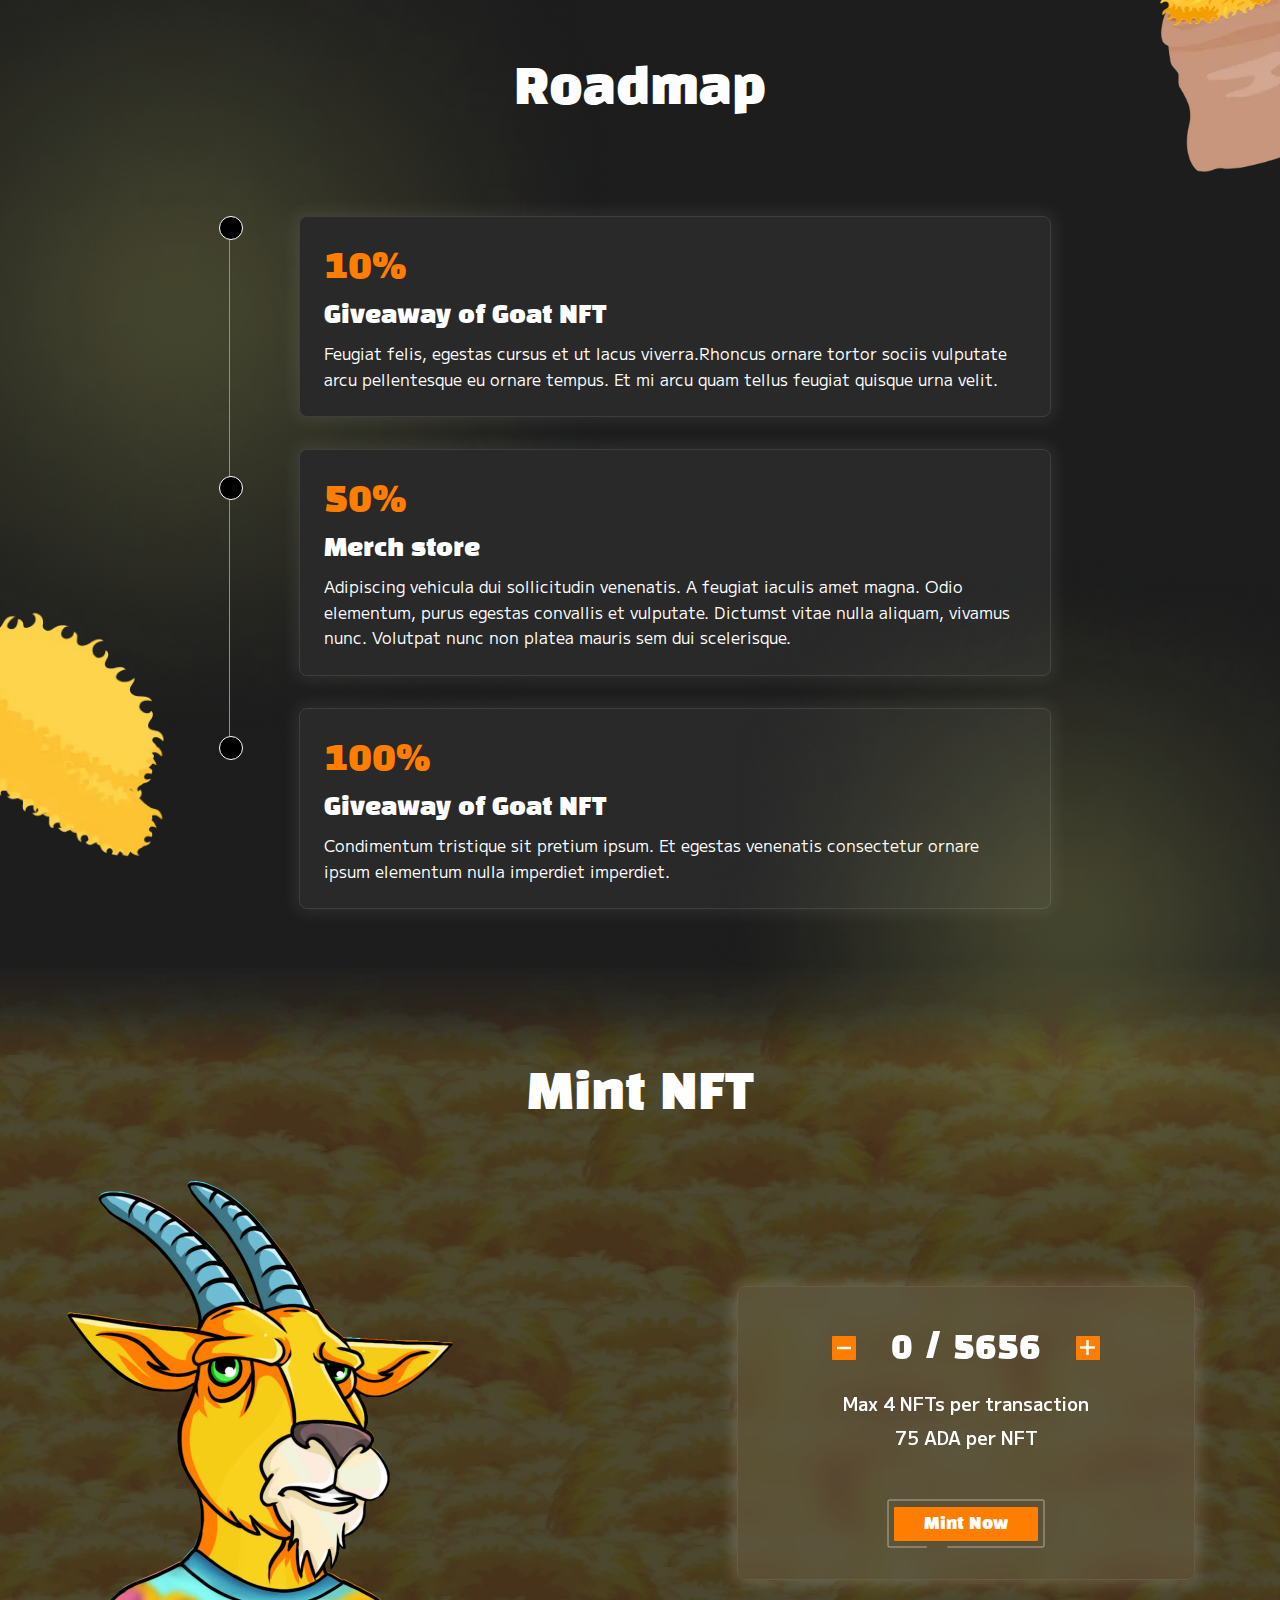
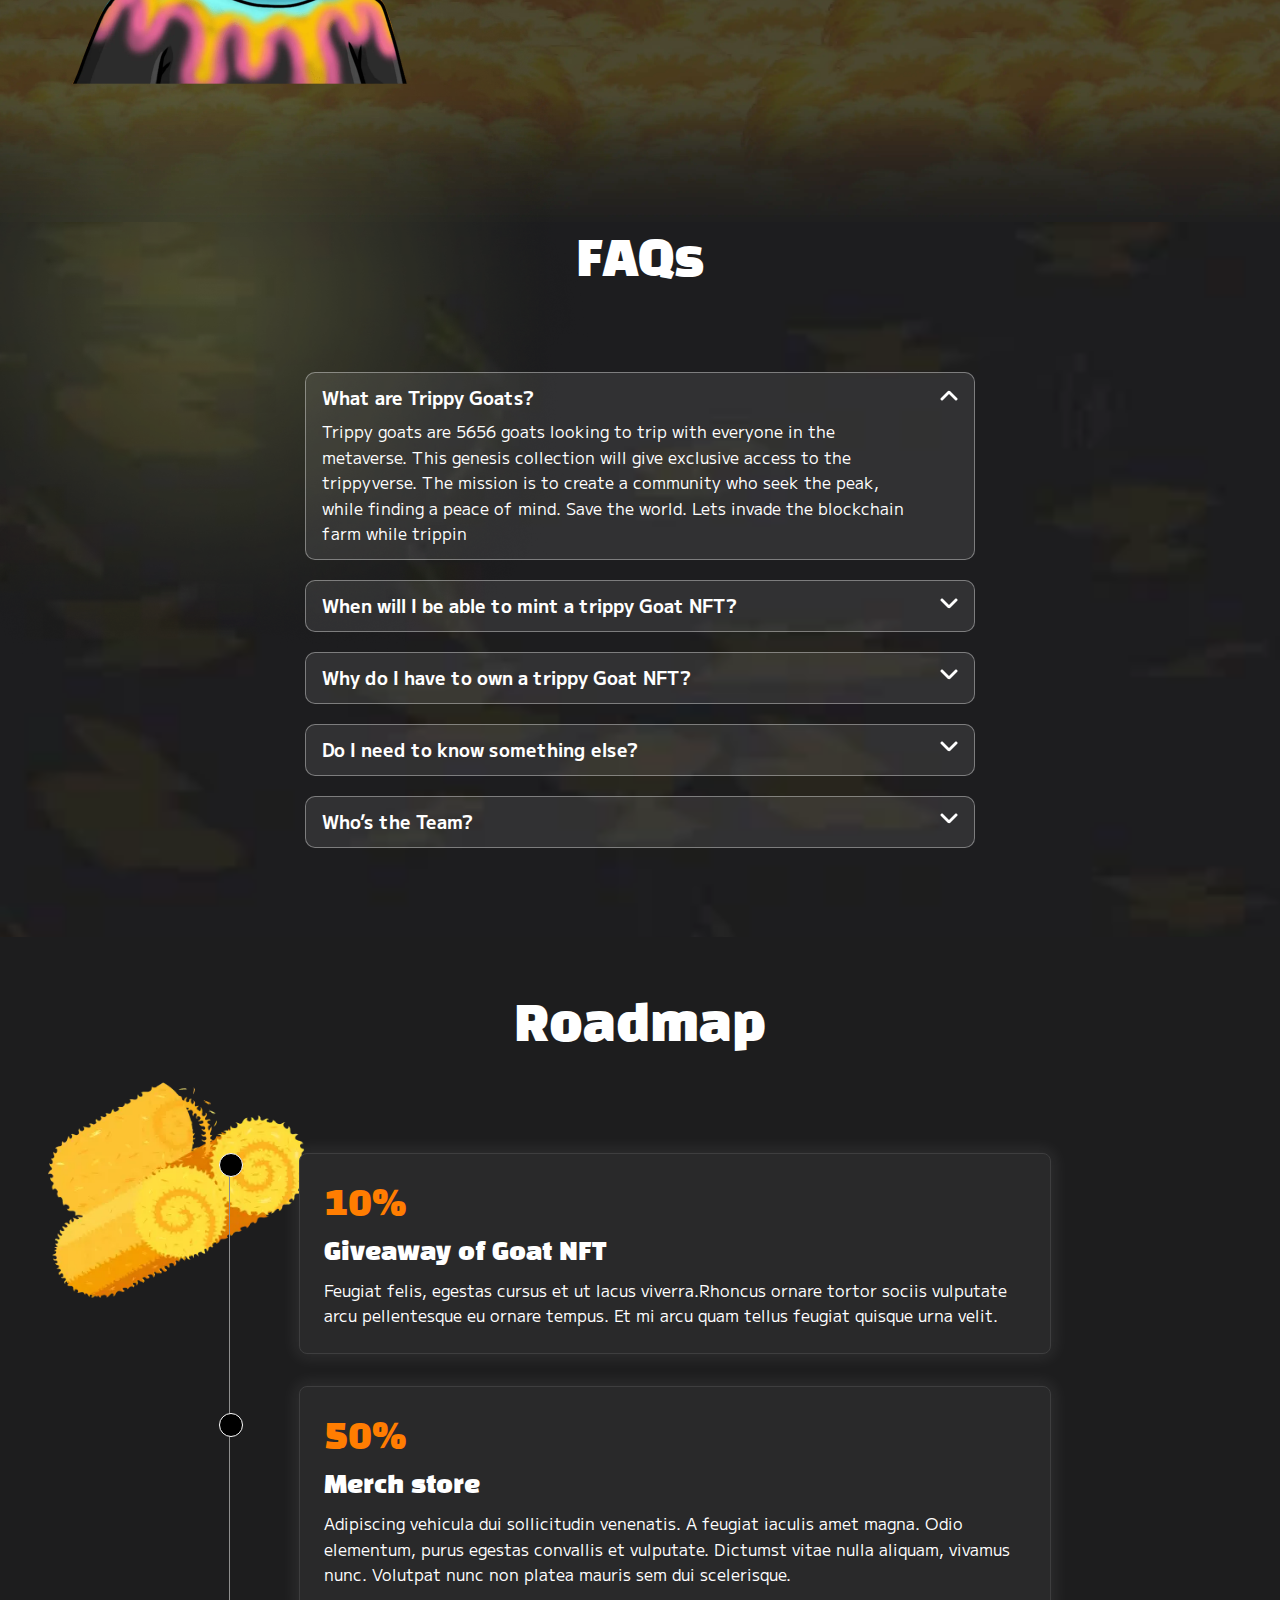
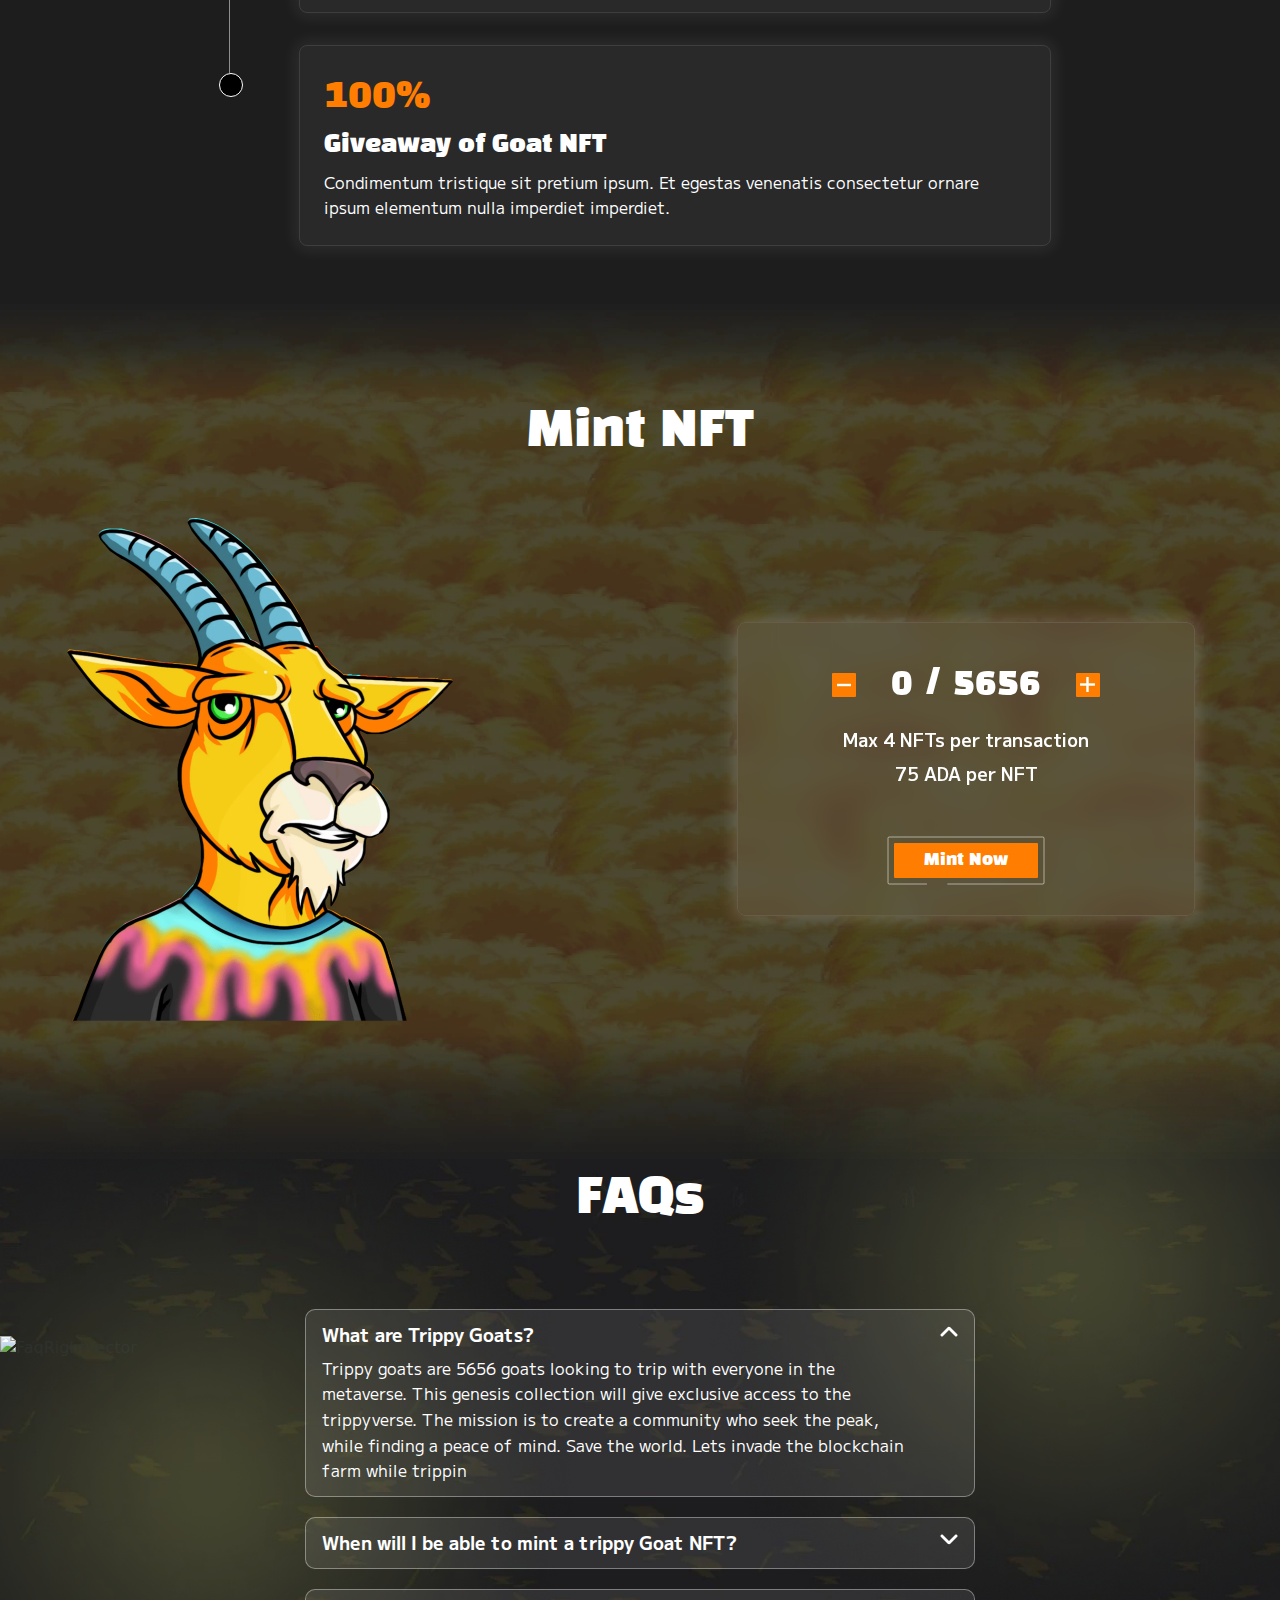
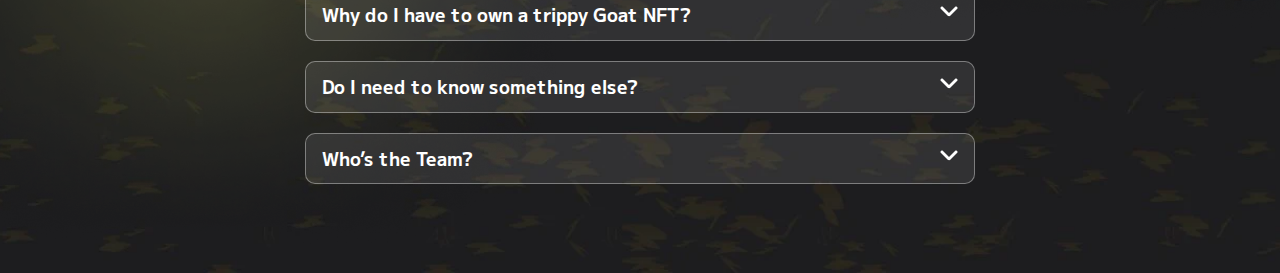
==== commit b280ba5d: "pull" ====
--- a/index2.html
+++ b/index2.html
@@ -2,20 +2,6 @@
 <html lang="en">
 
 <head>
-<<<<<<< HEAD
-  <meta charset="utf-8" />
-  <meta name="viewport" content="width=device-width, initial-scale=1" />
-  <title>Bootstrap demo</title>
-  <link rel="stylesheet" href="./assets/css/lakshay.css" />
-  <link rel="stylesheet" href="./assets/css/index.css" />
-  <link rel="stylesheet" href="./assets/js/index.js" />
-  <link href="https://cdn.jsdelivr.net/npm/bootstrap@5.3.3/dist/css/bootstrap.min.css" rel="stylesheet"
-    integrity="sha384-QWTKZyjpPEjISv5WaRU9OFeRpok6YctnYmDr5pNlyT2bRjXh0JMhjY6hW+ALEwIH" crossorigin="anonymous" />
-</head>
-
-<body>
-
-=======
   <meta charset="utf-8">
   <meta name="viewport" content="width=device-width, initial-scale=1">
   <title>Bootstrap demo</title>
@@ -27,11 +13,10 @@
 </head>
 
 <body>
->>>>>>> 447e174e3ee437ce9f72221e82755e3bddf9c5bd
   <div class="overflow-hidden">
 
     <!------------------------------------------- Roadmap -------------------------------------------------------------->
-    <Section class="bg_black roadmap_sec_p position-relative"id="roadmap">
+    <Section class="bg_black roadmap_sec_p position-relative" id="roadmap">
 
       <img class="roadmap_right_ellipse position-absolute" src="./assets/images/webp/RoadmapRightEllipse.webp"
         alt="RoadmapRightEllipse">
@@ -127,7 +112,7 @@
     </section>
 
     <!----------------------------------------------------- Faq Section ---------------------------------------------------->
-    <section class="faq_bg -mt_1"id="faq">
+    <section class="faq_bg -mt_1" id="faq">
       <div class="max_width position-relative">
 
         <img class="position-absolute faq_right_ellipse" src="./assets/images/webp/FaqRightEllipse.webp"
@@ -221,361 +206,236 @@
 
           </div>
         </div>
-      
-          <!------------------------------------------- Roadmap -------------------------------------------------------------->
-          <section class="bg_black roadmap_sec_p">
-            <div class="custom_container">
-              <h2
-                class="ff_black_han_sans text-center lh_125 fs_2xl text-white mb-0 md-sm-4 mb-lg-5"
-              >
-                Roadmap
+
+        <!------------------------------------------- Roadmap -------------------------------------------------------------->
+        <section class="bg_black roadmap_sec_p">
+          <div class="custom_container">
+            <h2 class="ff_black_han_sans text-center lh_125 fs_2xl text-white mb-0 md-sm-4 mb-lg-5">
+              Roadmap
+            </h2>
+            <div class="pt-md-5 pt-4 d-flex align-items-center justify-content-center">
+              <div class="d-flex position-relative">
+                <div class="timeline">
+                  <div class="timeline_dot position-absolute dot1"></div>
+                  <div class="timeline_dot position-absolute dot2"></div>
+                  <div class="timeline_dot position-absolute dot3"></div>
+                </div>
+
+                <div class="flex flex-column">
+                  <!-------------------------------- Percentage card {10%} ---------------------------------------->
+                  <div class="percentage_card">
+                    <h3 class="ff_black_han_sans fs_xl mb-0 text_orange lh_125">
+                      10%
+                    </h3>
+                    <p class="ff_black_han_sans fs_sm mb-0 text-white lh_125 pt_10">
+                      Giveaway of Goat NFT
+                    </p>
+                    <p class="text-white lh_160 ff_mplus mb-0 fw-normal pt_10">
+                      Feugiat felis, egestas cursus et ut lacus
+                      viverra.Rhoncus ornare tortor sociis vulputate arcu
+                      pellentesque eu ornare tempus. Et mi arcu quam tellus
+                      feugiat quisque urna velit.
+                    </p>
+                  </div>
+                  <!-------------------------------- Percentage card {50%} ---------------------------------------->
+                  <div class="percentage_card mt_8">
+                    <h3 class="ff_black_han_sans fs_xl mb-0 text_orange lh_125">
+                      50%
+                    </h3>
+                    <p class="ff_black_han_sans fs_sm mb-0 text-white lh_125 pt_10">
+                      Merch store
+                    </p>
+                    <p class="text-white lh_160 ff_mplus mb-0 fw-normal pt_10">
+                      Adipiscing vehicula dui sollicitudin venenatis. A
+                      feugiat iaculis amet magna. Odio elementum, purus
+                      egestas convallis et vulputate. Dictumst vitae nulla
+                      aliquam, vivamus nunc. Volutpat nunc non platea mauris
+                      sem dui scelerisque.
+                    </p>
+                  </div>
+                  <!-------------------------------- Percentage card {100%} ---------------------------------------->
+                  <div class="percentage_card mt_8">
+                    <h3 class="ff_black_han_sans fs_xl mb-0 text_orange lh_125">
+                      100%
+                    </h3>
+                    <p class="ff_black_han_sans fs_sm mb-0 text-white lh_125 pt_10">
+                      Giveaway of Goat NFT
+                    </p>
+                    <p class="text-white lh_160 ff_mplus mb-0 fw-normal pt_10">
+                      Condimentum tristique sit pretium ipsum. Et egestas
+                      venenatis consectetur ornare ipsum elementum nulla
+                      imperdiet imperdiet.
+                    </p>
+                  </div>
+                </div>
+              </div>
+            </div>
+          </div>
+        </section>
+
+        <!------------------------------------------------- Mint NFT Section---------------------------------------------------->
+        <section class="position-relative -mt_1">
+          <div class="nft_bg mint_now_section">
+            <div class="custom_container position-relative z-3">
+              <h2 class="ff_black_han_sans fs_2xl mb-0 pb-md-2 text-white text-center fw-normal lh_125">
+                Mint NFT
               </h2>
-              <div
-                class="pt-md-5 pt-4 d-flex align-items-center justify-content-center"
-              >
-                <div class="d-flex position-relative">
-                  <div class="timeline">
-                    <div class="timeline_dot position-absolute dot1"></div>
-                    <div class="timeline_dot position-absolute dot2"></div>
-                    <div class="timeline_dot position-absolute dot3"></div>
-                  </div>
-
-                  <div class="flex flex-column">
-                    <!-------------------------------- Percentage card {10%} ---------------------------------------->
-                    <div class="percentage_card">
-                      <h3
-                        class="ff_black_han_sans fs_xl mb-0 text_orange lh_125"
-                      >
-                        10%
-                      </h3>
-                      <p
-                        class="ff_black_han_sans fs_sm mb-0 text-white lh_125 pt_10"
-                      >
-                        Giveaway of Goat NFT
-                      </p>
-                      <p
-                        class="text-white lh_160 ff_mplus mb-0 fw-normal pt_10"
-                      >
-                        Feugiat felis, egestas cursus et ut lacus
-                        viverra.Rhoncus ornare tortor sociis vulputate arcu
-                        pellentesque eu ornare tempus. Et mi arcu quam tellus
-                        feugiat quisque urna velit.
-                      </p>
+              <div class="row gap-3 gap-sm-4 gap-md-0 justify-content-between align-items-center mt-3 mt-sm-4 mt-md-5">
+                <!---------------- img ----------------->
+                <div class="col-md-5 d-flex align-items-center justify-content-center">
+                  <img class="nft_goat_img w-100" src="./assets/images/webp/NftGoat.webp" alt="NftGoat" />
+                </div>
+                <!----------------------------- counter box ---------------------------->
+                <div class="col-md-6 d-flex align-items-center justify-content-center">
+                  <div class="counterbox w-100">
+                    <!----------------------- counter  -------------------------------->
+                    <div class="counter d-flex align-items-center justify-content-center counter_gap mb-3">
+                      <img class="counterbtn" src="./assets/images/webp/DecrementBtn.webp" alt="DecrementBtn" />
+
+                      <span id="count" class="text-white ff_black_han_sans fs_lg lh_125 fw-normal">0 / 5656</span>
+
+                      <img class="counterbtn" id="incrementBtn" src="./assets/images/webp/IncrementBtn.webp"
+                        alt="IncrementBtn" />
                     </div>
-                    <!-------------------------------- Percentage card {50%} ---------------------------------------->
-                    <div class="percentage_card mt_8">
-                      <h3
-                        class="ff_black_han_sans fs_xl mb-0 text_orange lh_125"
-                      >
-                        50%
-                      </h3>
-                      <p
-                        class="ff_black_han_sans fs_sm mb-0 text-white lh_125 pt_10"
-                      >
-                        Merch store
-                      </p>
-                      <p
-                        class="text-white lh_160 ff_mplus mb-0 fw-normal pt_10"
-                      >
-                        Adipiscing vehicula dui sollicitudin venenatis. A
-                        feugiat iaculis amet magna. Odio elementum, purus
-                        egestas convallis et vulputate. Dictumst vitae nulla
-                        aliquam, vivamus nunc. Volutpat nunc non platea mauris
-                        sem dui scelerisque.
-                      </p>
+
+                    <p class="text-white fs_2xsm ff_mplus lh_144 mb-2 text-center fw-semibold pt-1">
+                      Max 4 NFTs per transaction
+                    </p>
+                    <p class="text-white fs_2xsm ff_mplus lh_144 pb-5 mb-0 text-center fw-semibold">
+                      75 ADA per NFT
+                    </p>
+
+                    <div class="d-flex align-items-center justify-content-center position-relative mt-2">
+                      <img class="position-absolute" src="./assets/images/svg/MintNowBorder.svg" alt="MintNowBorder" />
+                      <button class="ff_black_han_sans fs_3xsm lh_150 mint_now_btn text-white z-3">
+                        Mint Now
+                      </button>
                     </div>
-                    <!-------------------------------- Percentage card {100%} ---------------------------------------->
-                    <div class="percentage_card mt_8">
-                      <h3
-                        class="ff_black_han_sans fs_xl mb-0 text_orange lh_125"
-                      >
-                        100%
-                      </h3>
-                      <p
-                        class="ff_black_han_sans fs_sm mb-0 text-white lh_125 pt_10"
-                      >
-                        Giveaway of Goat NFT
-                      </p>
-                      <p
-                        class="text-white lh_160 ff_mplus mb-0 fw-normal pt_10"
-                      >
-                        Condimentum tristique sit pretium ipsum. Et egestas
-                        venenatis consectetur ornare ipsum elementum nulla
-                        imperdiet imperdiet.
-                      </p>
-                    </div>
-                  </div>
-                </div>
-              </div>
-            </div>
-          </section>
-
-          <!------------------------------------------------- Mint NFT Section---------------------------------------------------->
-          <section class="position-relative -mt_1">
-            <div class="nft_bg mint_now_section">
-              <div class="custom_container position-relative z-3">
-                <h2
-                  class="ff_black_han_sans fs_2xl mb-0 pb-md-2 text-white text-center fw-normal lh_125"
-                >
-                  Mint NFT
+                  </div>
+                </div>
+              </div>
+            </div>
+          </div>
+        </section>
+
+        <!----------------------------------------------------- Faq Section ---------------------------------------------------->
+        <section class="faq_bg -mt_1">
+          <div class="max_width position-relative">
+            <img class="position-absolute faq_right_ellipse" src="./assets/images/webp/FaqRightEllipse.webp"
+              alt="FaqLeftEllipse" />
+            <img class="position-absolute faq_left_vector" src="./assets/images/webp/FaqRightVector.webp"
+              alt="FaqRightVector" />
+            <img class="position-absolute faq_left_ellipse" src="./assets/images/webp/FaqLeftEllipse.webp"
+              alt="FaqLeftEllipse" />
+
+            <div class="custome_container position-relative z-3">
+              <div class="pt-2 text-center">
+                <h2 class="text-white fs_2xl mb-0 lh_125 ff_black_han_sans fw-normal pt-1">
+                  FAQs
                 </h2>
-                <div
-                  class="row gap-3 gap-sm-4 gap-md-0 justify-content-between align-items-center mt-3 mt-sm-4 mt-md-5"
-                >
-                  <!---------------- img ----------------->
-                  <div
-                    class="col-md-5 d-flex align-items-center justify-content-center"
-                  >
-                    <img
-                      class="nft_goat_img w-100"
-                      src="./assets/images/webp/NftGoat.webp"
-                      alt="NftGoat"
-                    />
-                  </div>
-                  <!----------------------------- counter box ---------------------------->
-                  <div
-                    class="col-md-6 d-flex align-items-center justify-content-center"
-                  >
-                    <div class="counterbox w-100">
-                      <!----------------------- counter  -------------------------------->
-                      <div
-                        class="counter d-flex align-items-center justify-content-center counter_gap mb-3"
-                      >
-                        <img
-                          class="counterbtn"
-                          src="./assets/images/webp/DecrementBtn.webp"
-                          alt="DecrementBtn"
-                        />
-
-                        <span
-                          id="count"
-                          class="text-white ff_black_han_sans fs_lg lh_125 fw-normal"
-                          >0 / 5656</span
-                        >
-
-                        <img
-                          class="counterbtn"
-                          id="incrementBtn"
-                          src="./assets/images/webp/IncrementBtn.webp"
-                          alt="IncrementBtn"
-                        />
-                      </div>
-
-                      <p
-                        class="text-white fs_2xsm ff_mplus lh_144 mb-2 text-center fw-semibold pt-1"
-                      >
-                        Max 4 NFTs per transaction
-                      </p>
-                      <p
-                        class="text-white fs_2xsm ff_mplus lh_144 pb-5 mb-0 text-center fw-semibold"
-                      >
-                        75 ADA per NFT
-                      </p>
-
-                      <div
-                        class="d-flex align-items-center justify-content-center position-relative mt-2"
-                      >
-                        <img
-                          class="position-absolute"
-                          src="./assets/images/svg/MintNowBorder.svg"
-                          alt="MintNowBorder"
-                        />
-                        <button
-                          class="ff_black_han_sans fs_3xsm lh_150 mint_now_btn text-white z-3"
-                        >
-                          Mint Now
-                        </button>
-                      </div>
-                    </div>
-                  </div>
-                </div>
-              </div>
-            </div>
-          </section>
-
-          <!----------------------------------------------------- Faq Section ---------------------------------------------------->
-          <section class="faq_bg -mt_1">
-            <div class="max_width position-relative">
-              <img
-                class="position-absolute faq_right_ellipse"
-                src="./assets/images/webp/FaqRightEllipse.webp"
-                alt="FaqLeftEllipse"
-              />
-              <img
-                class="position-absolute faq_left_vector"
-                src="./assets/images/webp/FaqRightVector.webp"
-                alt="FaqRightVector"
-              />
-              <img
-                class="position-absolute faq_left_ellipse"
-                src="./assets/images/webp/FaqLeftEllipse.webp"
-                alt="FaqLeftEllipse"
-              />
-
-              <div class="custome_container position-relative z-3">
-                <div class="pt-2 text-center">
-                  <h2
-                    class="text-white fs_2xl mb-0 lh_125 ff_black_han_sans fw-normal pt-1"
-                  >
-                    FAQs
-                  </h2>
-                </div>
-
-                <div class="mx-auto accordion_width accordion_padding">
-                  <div class="mb-0">
-                    <button
-                      class="accordion active btn1 d-flex justify-content-between"
-                    >
-                      <span class="ff_mplus fs_2xsm lh_144 fw-bold"
-                        >What are Trippy Goats?</span
-                      >
-                      <span
-                        ><img
-                          class="accordion_arrow"
-                          src="./assets/images/png/AccordionArrow.png"
-                          alt="AccordionArrow"
-                      /></span>
-                    </button>
-                    <div class="panel">
-                      <p class="ff_mplus fs_3xsm fw-normal lh_160 mb-1 pb-2">
-                        Trippy goats are 5656 goats looking to trip with
-                        everyone in the metaverse. This genesis collection will
-                        give exclusive access to the trippyverse. The mission is
-                        to create a community who seek the peak, while finding a
-                        peace of mind. Save the world. Lets invade the
-                        blockchain farm while trippin
-                      </p>
-                    </div>
-                  </div>
-
-                  <div class="mt-3 pt-1">
-                    <button
-                      class="accordion d-flex justify-content-between btn1"
-                    >
-                      <span class="ff_mplus fs_2xsm lh_144 fw-bold"
-                        >When will I be able to mint a trippy Goat NFT?</span
-                      >
-                      <span
-                        ><img
-                          class="accordion_arrow"
-                          src="./assets/images/png/AccordionArrow.png"
-                          alt="AccordionArrow"
-                      /></span>
-                    </button>
-                    <div class="panel">
-                      <p class="ff_mplus fs_3xsm fw-normal lh_160 mb-1 pb-2">
-                        Trippy goats are 5656 goats looking to trip with
-                        everyone in the metaverse. This genesis collection will
-                        give exclusive access to the trippyverse. The mission is
-                        to create a community who seek the peak, while finding a
-                        peace of mind. Save the world. Lets invade the
-                        blockchain farm while trippin
-                      </p>
-                    </div>
-                  </div>
-
-                  <div class="mt-3 pt-1">
-                    <button
-                      class="accordion d-flex justify-content-between btn1"
-                    >
-                      <span class="ff_mplus fs_2xsm lh_144 fw-bold"
-                        >Why do I have to own a trippy Goat NFT?</span
-                      >
-                      <span
-                        ><img
-                          class="accordion_arrow"
-                          src="./assets/images/png/AccordionArrow.png"
-                          alt="AccordionArrow"
-                      /></span>
-                    </button>
-                    <div class="panel">
-                      <p class="ff_mplus fs_3xsm fw-normal lh_160 mb-1 pb-2">
-                        Trippy goats are 5656 goats looking to trip with
-                        everyone in the metaverse. This genesis collection will
-                        give exclusive access to the trippyverse. The mission is
-                        to create a community who seek the peak, while finding a
-                        peace of mind. Save the world. Lets invade the
-                        blockchain farm while trippin
-                      </p>
-                    </div>
-                  </div>
-
-                  <div class="mt-3 pt-1">
-                    <button
-                      class="accordion d-flex justify-content-between btn1"
-                    >
-                      <span class="ff_mplus fs_2xsm lh_144 fw-bold"
-                        >Do I need to know something else?</span
-                      >
-                      <span
-                        ><img
-                          class="accordion_arrow"
-                          src="./assets/images/png/AccordionArrow.png"
-                          alt="AccordionArrow"
-                      /></span>
-                    </button>
-                    <div class="panel">
-                      <p class="ff_mplus fs_3xsm fw-normal lh_160 mb-1 pb-2">
-                        Trippy goats are 5656 goats looking to trip with
-                        everyone in the metaverse. This genesis collection will
-                        give exclusive access to the trippyverse. The mission is
-                        to create a community who seek the peak, while finding a
-                        peace of mind. Save the world. Lets invade the
-                        blockchain farm while trippin
-                      </p>
-                    </div>
-                  </div>
-
-                  <div class="mt-3 pt-1">
-                    <button
-                      class="accordion d-flex justify-content-between btn1"
-                    >
-                      <span class="ff_mplus fs_2xsm lh_144 fw-bold"
-                        >Who’s the Team?</span
-                      >
-                      <span
-                        ><img
-                          class="accordion_arrow"
-                          src="./assets/images/png/AccordionArrow.png"
-                          alt="AccordionArrow"
-                      /></span>
-                    </button>
-                    <div class="panel">
-                      <p class="ff_mplus fs_3xsm fw-normal lh_160 mb-1 pb-2">
-                        Trippy goats are 5656 goats looking to trip with
-                        everyone in the metaverse. This genesis collection will
-                        give exclusive access to the trippyverse. The mission is
-                        to create a community who seek the peak, while finding a
-                        peace of mind. Save the world. Lets invade the
-                        blockchain farm while trippin
-                      </p>
-                    </div>
-                  </div>
-                </div>
-              </div>
-            </div>
-          </section>
-        
+              </div>
+
+              <div class="mx-auto accordion_width accordion_padding">
+                <div class="mb-0">
+                  <button class="accordion active btn1 d-flex justify-content-between">
+                    <span class="ff_mplus fs_2xsm lh_144 fw-bold">What are Trippy Goats?</span>
+                    <span><img class="accordion_arrow" src="./assets/images/png/AccordionArrow.png"
+                        alt="AccordionArrow" /></span>
+                  </button>
+                  <div class="panel">
+                    <p class="ff_mplus fs_3xsm fw-normal lh_160 mb-1 pb-2">
+                      Trippy goats are 5656 goats looking to trip with
+                      everyone in the metaverse. This genesis collection will
+                      give exclusive access to the trippyverse. The mission is
+                      to create a community who seek the peak, while finding a
+                      peace of mind. Save the world. Lets invade the
+                      blockchain farm while trippin
+                    </p>
+                  </div>
+                </div>
+
+                <div class="mt-3 pt-1">
+                  <button class="accordion d-flex justify-content-between btn1">
+                    <span class="ff_mplus fs_2xsm lh_144 fw-bold">When will I be able to mint a trippy Goat NFT?</span>
+                    <span><img class="accordion_arrow" src="./assets/images/png/AccordionArrow.png"
+                        alt="AccordionArrow" /></span>
+                  </button>
+                  <div class="panel">
+                    <p class="ff_mplus fs_3xsm fw-normal lh_160 mb-1 pb-2">
+                      Trippy goats are 5656 goats looking to trip with
+                      everyone in the metaverse. This genesis collection will
+                      give exclusive access to the trippyverse. The mission is
+                      to create a community who seek the peak, while finding a
+                      peace of mind. Save the world. Lets invade the
+                      blockchain farm while trippin
+                    </p>
+                  </div>
+                </div>
+
+                <div class="mt-3 pt-1">
+                  <button class="accordion d-flex justify-content-between btn1">
+                    <span class="ff_mplus fs_2xsm lh_144 fw-bold">Why do I have to own a trippy Goat NFT?</span>
+                    <span><img class="accordion_arrow" src="./assets/images/png/AccordionArrow.png"
+                        alt="AccordionArrow" /></span>
+                  </button>
+                  <div class="panel">
+                    <p class="ff_mplus fs_3xsm fw-normal lh_160 mb-1 pb-2">
+                      Trippy goats are 5656 goats looking to trip with
+                      everyone in the metaverse. This genesis collection will
+                      give exclusive access to the trippyverse. The mission is
+                      to create a community who seek the peak, while finding a
+                      peace of mind. Save the world. Lets invade the
+                      blockchain farm while trippin
+                    </p>
+                  </div>
+                </div>
+
+                <div class="mt-3 pt-1">
+                  <button class="accordion d-flex justify-content-between btn1">
+                    <span class="ff_mplus fs_2xsm lh_144 fw-bold">Do I need to know something else?</span>
+                    <span><img class="accordion_arrow" src="./assets/images/png/AccordionArrow.png"
+                        alt="AccordionArrow" /></span>
+                  </button>
+                  <div class="panel">
+                    <p class="ff_mplus fs_3xsm fw-normal lh_160 mb-1 pb-2">
+                      Trippy goats are 5656 goats looking to trip with
+                      everyone in the metaverse. This genesis collection will
+                      give exclusive access to the trippyverse. The mission is
+                      to create a community who seek the peak, while finding a
+                      peace of mind. Save the world. Lets invade the
+                      blockchain farm while trippin
+                    </p>
+                  </div>
+                </div>
+
+                <div class="mt-3 pt-1">
+                  <button class="accordion d-flex justify-content-between btn1">
+                    <span class="ff_mplus fs_2xsm lh_144 fw-bold">Who’s the Team?</span>
+                    <span><img class="accordion_arrow" src="./assets/images/png/AccordionArrow.png"
+                        alt="AccordionArrow" /></span>
+                  </button>
+                  <div class="panel">
+                    <p class="ff_mplus fs_3xsm fw-normal lh_160 mb-1 pb-2">
+                      Trippy goats are 5656 goats looking to trip with
+                      everyone in the metaverse. This genesis collection will
+                      give exclusive access to the trippyverse. The mission is
+                      to create a community who seek the peak, while finding a
+                      peace of mind. Save the world. Lets invade the
+                      blockchain farm while trippin
+                    </p>
+                  </div>
+                </div>
+              </div>
+            </div>
+          </div>
+        </section>
+
       </div>
     </section>
-<<<<<<< HEAD
-
-  </div>
-
-  <script src="https://cdn.jsdelivr.net/npm/bootstrap@5.3.3/dist/js/bootstrap.bundle.min.js"
-    integrity="sha384-YvpcrYf0tY3lHB60NNkmXc5s9fDVZLESaAA55NDzOxhy9GkcIdslK1eN7N6jIeHz"
-    crossorigin="anonymous"></script>
-  <script src="./assets/js/index.js"></script>
+    <script src="https://cdn.jsdelivr.net/npm/bootstrap@5.3.3/dist/js/bootstrap.bundle.min.js"
+      integrity="sha384-YvpcrYf0tY3lHB60NNkmXc5s9fDVZLESaAA55NDzOxhy9GkcIdslK1eN7N6jIeHz"
+      crossorigin="anonymous"></script>
+    <script src="./assets/js/index.js"></script>
 </body>
 
-</html>
-=======
-    <script
-      src="https://cdn.jsdelivr.net/npm/bootstrap@5.3.3/dist/js/bootstrap.bundle.min.js"
-      integrity="sha384-YvpcrYf0tY3lHB60NNkmXc5s9fDVZLESaAA55NDzOxhy9GkcIdslK1eN7N6jIeHz"
-      crossorigin="anonymous"
-    ></script>
-    <script src="./assets/js/index.js"></script>
-  </body>
-</html>
->>>>>>> 447e174e3ee437ce9f72221e82755e3bddf9c5bd
+</html>